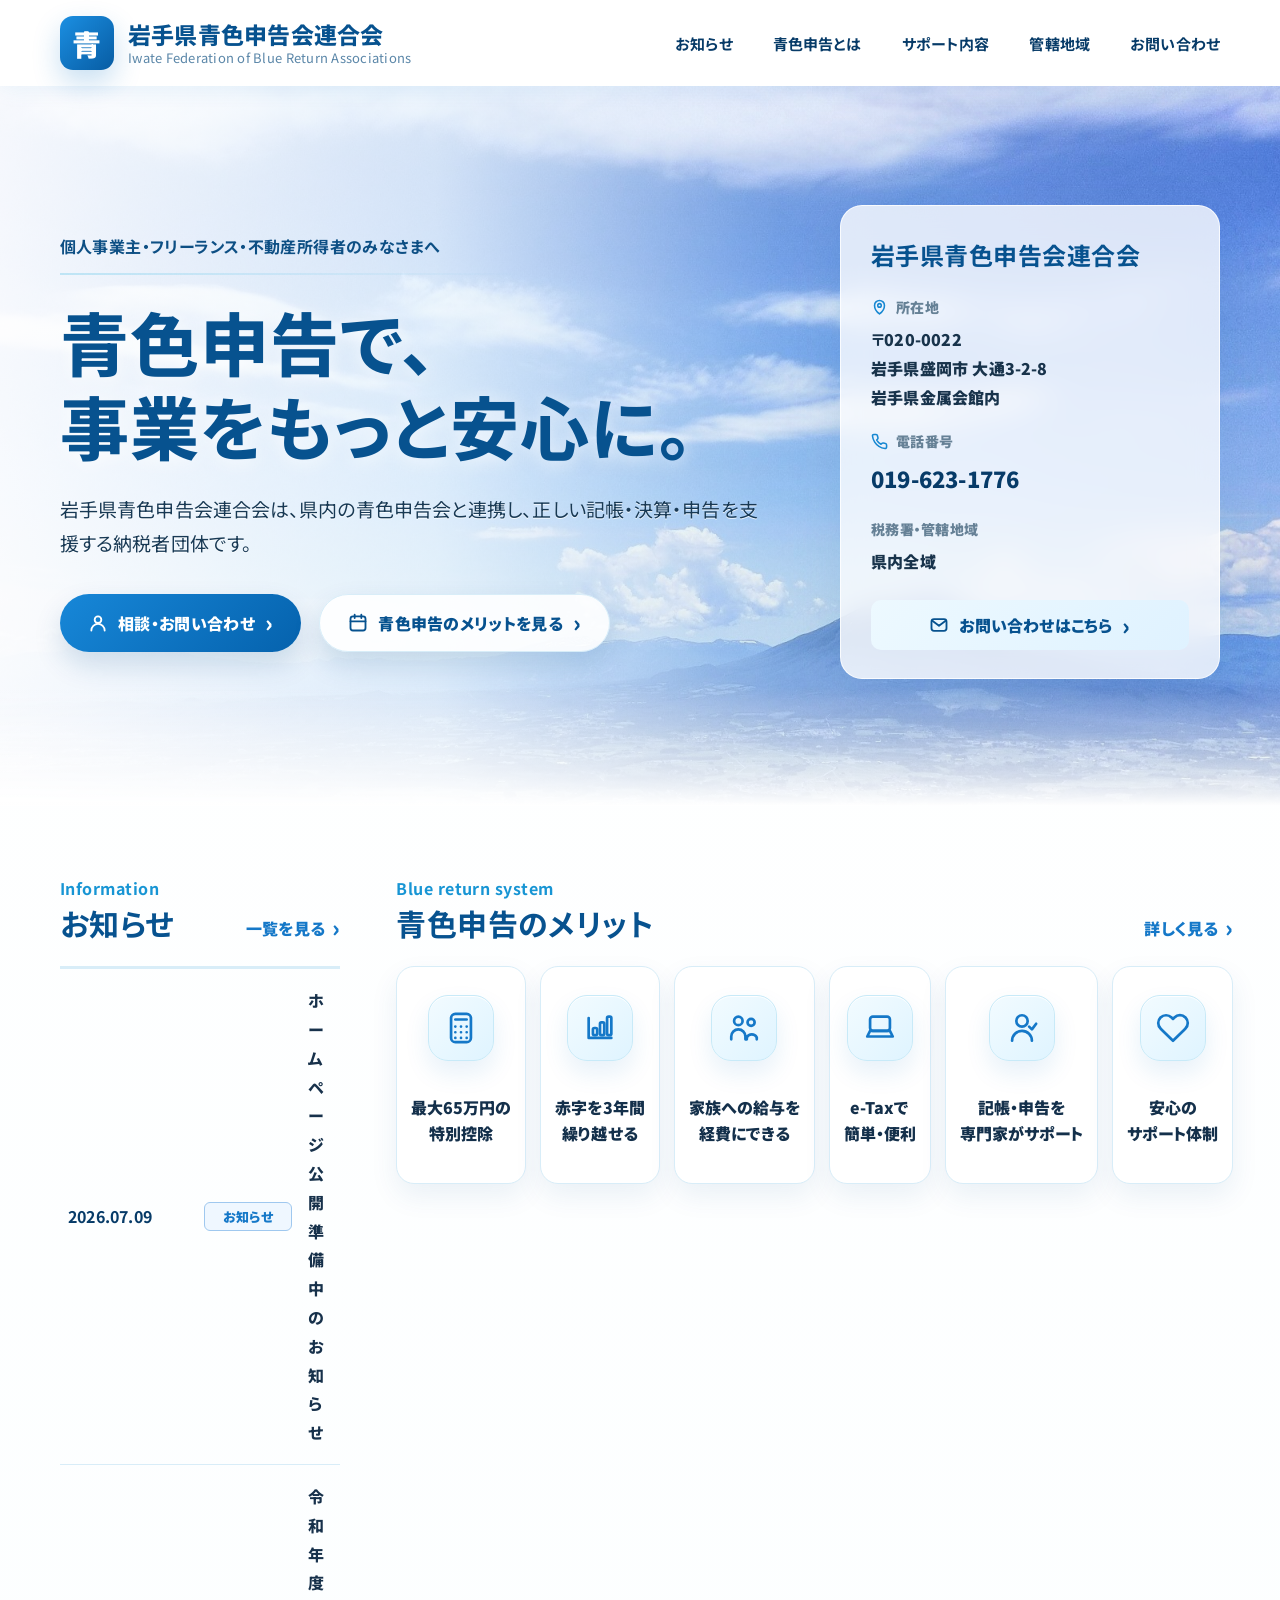
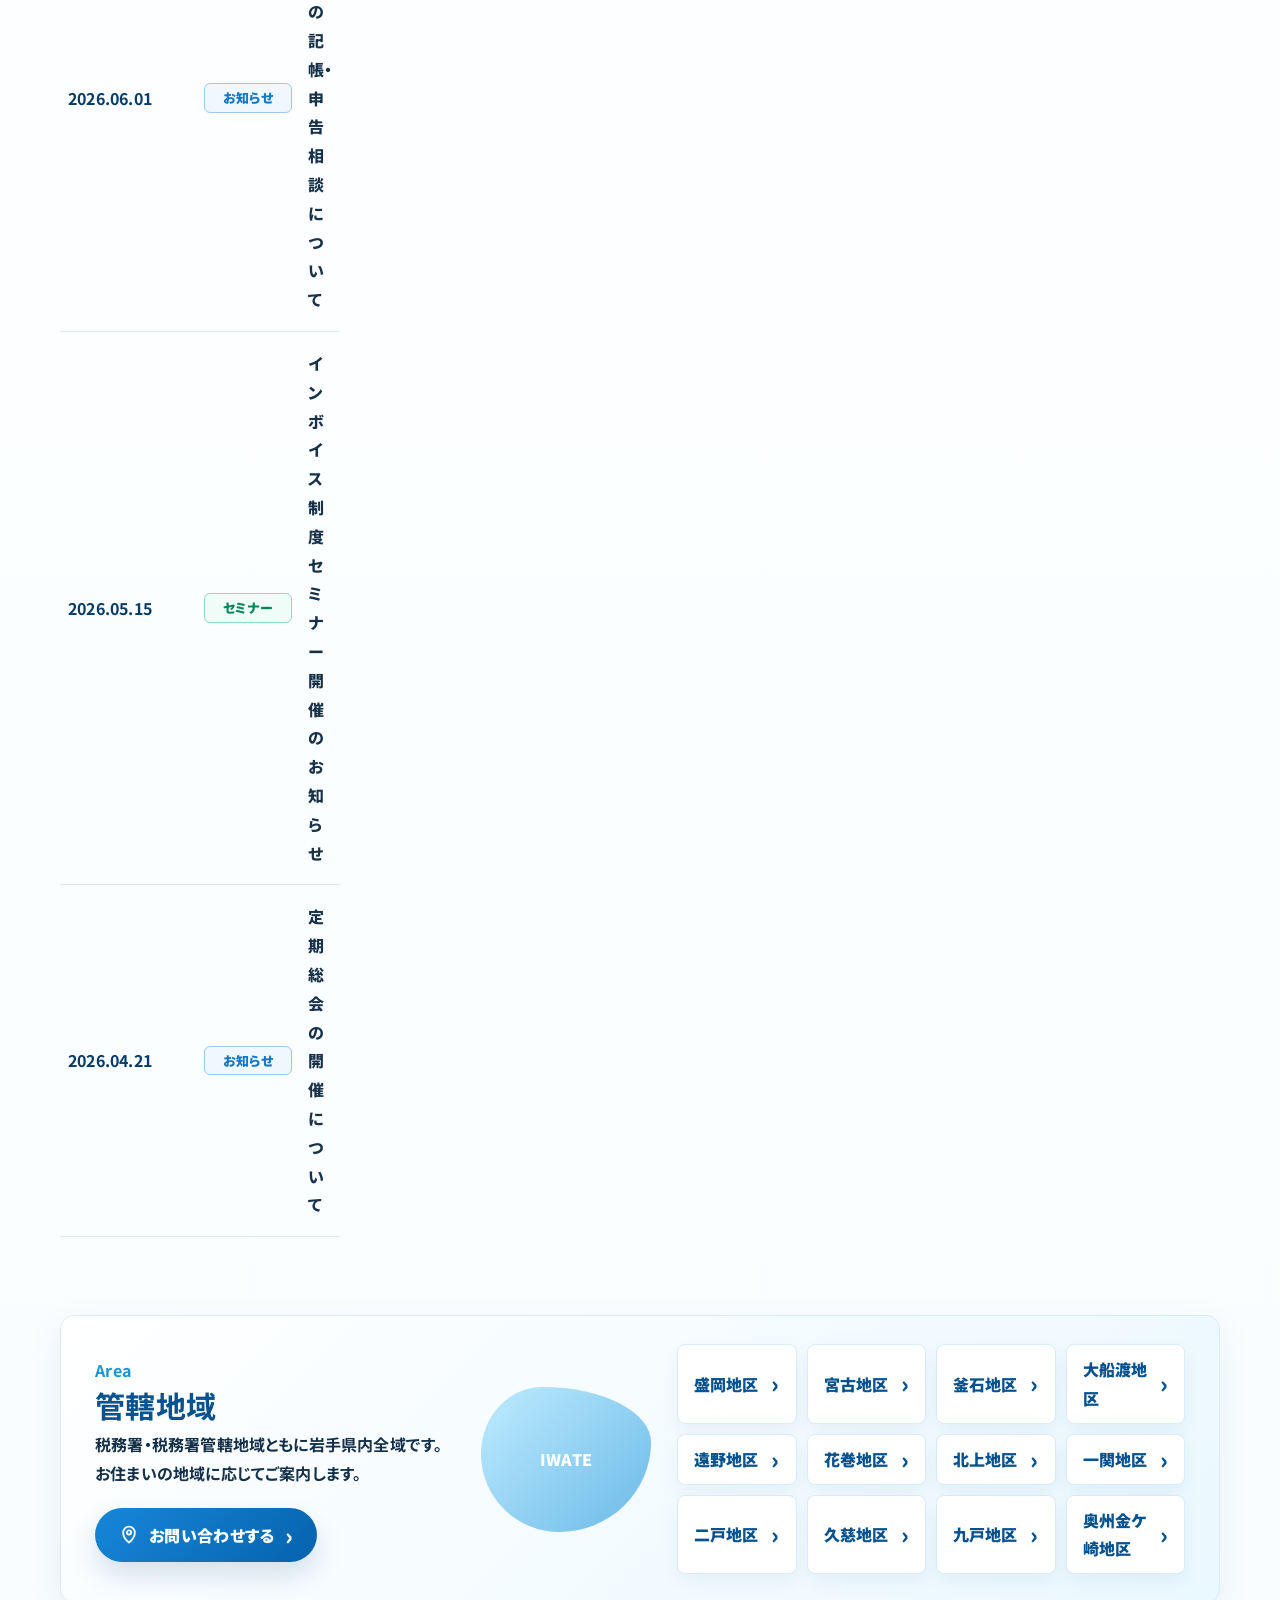
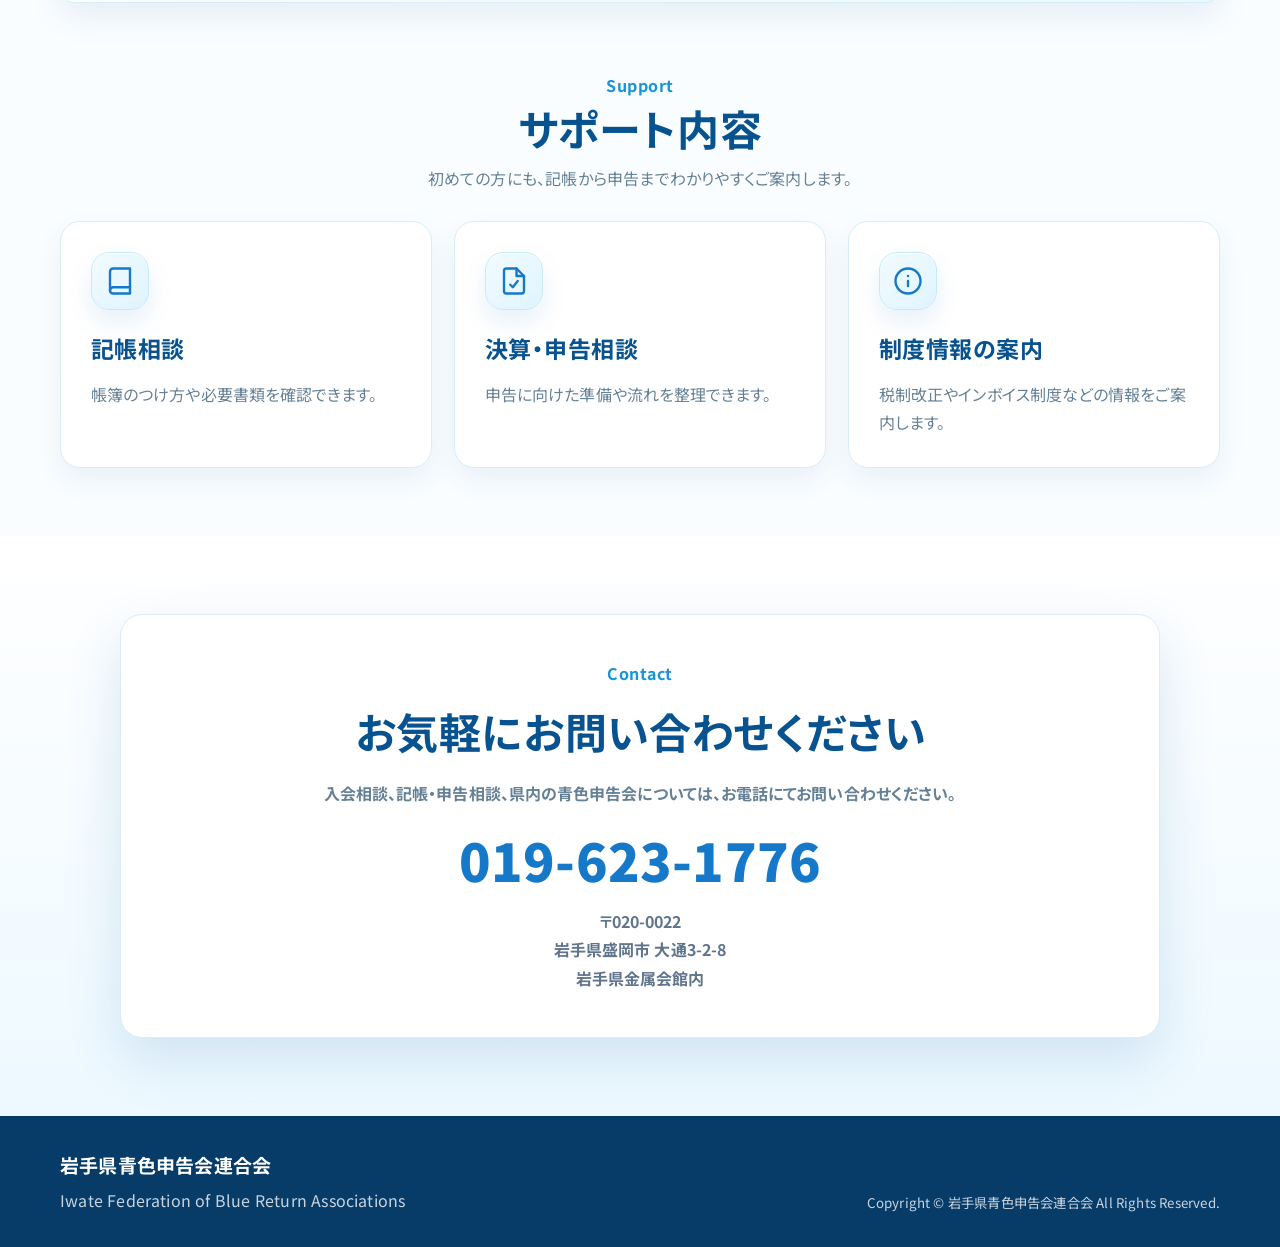
==== index.html @ 5f494822 "s" ====
<!doctype html>
<html lang="ja">
<head>
  <meta charset="utf-8">
  <meta name="viewport" content="width=device-width, initial-scale=1">
  <title>岩手県青色申告会連合会｜記帳・決算・申告を地域でサポート</title>
  <meta name="description" content="岩手県青色申告会連合会は、岩手県内の個人事業主・フリーランス・不動産所得者の皆さまの記帳、決算、青色申告をサポートします。">
  <link rel="preconnect" href="https://fonts.googleapis.com">
  <link rel="preconnect" href="https://fonts.gstatic.com" crossorigin>
  <link href="https://fonts.googleapis.com/css2?family=Noto+Sans+JP:wght@300;400;500;700;800&display=swap" rel="stylesheet">
  <link rel="stylesheet" href="style.css">
</head>
<body>
  <svg class="svg-sprite" aria-hidden="true" focusable="false">
    <symbol id="icon-user" viewBox="0 0 24 24"><path d="M20 21a8 8 0 0 0-16 0"/><circle cx="12" cy="8" r="4"/></symbol>
    <symbol id="icon-calendar" viewBox="0 0 24 24"><rect x="3" y="4" width="18" height="17" rx="3"/><path d="M8 2v4M16 2v4M3 10h18"/></symbol>
    <symbol id="icon-mail" viewBox="0 0 24 24"><rect x="3" y="5" width="18" height="14" rx="3"/><path d="m4 7 8 6 8-6"/></symbol>
    <symbol id="icon-map-pin" viewBox="0 0 24 24"><path d="M12 21s7-5.2 7-12a7 7 0 1 0-14 0c0 6.8 7 12 7 12Z"/><circle cx="12" cy="9" r="2.5"/></symbol>
    <symbol id="icon-phone" viewBox="0 0 24 24"><path d="M22 16.9v3a2 2 0 0 1-2.2 2 19.8 19.8 0 0 1-8.6-3.1 19.5 19.5 0 0 1-6-6A19.8 19.8 0 0 1 2.1 4.2 2 2 0 0 1 4.1 2h3a2 2 0 0 1 2 1.7c.1 1 .4 1.9.7 2.8a2 2 0 0 1-.5 2.1L8.1 9.9a16 16 0 0 0 6 6l1.3-1.2a2 2 0 0 1 2.1-.5c.9.3 1.8.6 2.8.7a2 2 0 0 1 1.7 2Z"/></symbol>
    <symbol id="icon-calculator" viewBox="0 0 24 24"><rect x="5" y="2" width="14" height="20" rx="3"/><path d="M8 6h8M8 11h.01M12 11h.01M16 11h.01M8 15h.01M12 15h.01M16 15h.01M8 19h.01M12 19h.01M16 19h.01"/></symbol>
    <symbol id="icon-chart" viewBox="0 0 24 24"><path d="M4 19V5M4 19h16"/><rect x="7" y="12" width="3" height="5" rx="1"/><rect x="12" y="8" width="3" height="9" rx="1"/><rect x="17" y="4" width="3" height="13" rx="1"/></symbol>
    <symbol id="icon-family" viewBox="0 0 24 24"><circle cx="8" cy="7" r="3"/><circle cx="17" cy="8" r="2.5"/><path d="M3 20v-2a5 5 0 0 1 10 0v2M14 20v-1.4a4 4 0 0 1 7 0V20"/></symbol>
    <symbol id="icon-laptop" viewBox="0 0 24 24"><rect x="5" y="4" width="14" height="10" rx="2"/><path d="M3 18h18l-2-4H5l-2 4Z"/></symbol>
    <symbol id="icon-advisor" viewBox="0 0 24 24"><circle cx="12" cy="7" r="4"/><path d="M5 21a7 7 0 0 1 14 0"/><path d="M17 11l2 2 3-4"/></symbol>
    <symbol id="icon-heart" viewBox="0 0 24 24"><path d="M20.8 4.6a5.5 5.5 0 0 0-7.8 0L12 5.6l-1-1a5.5 5.5 0 0 0-7.8 7.8l1 1L12 21l7.8-7.6 1-1a5.5 5.5 0 0 0 0-7.8Z"/></symbol>
    <symbol id="icon-book" viewBox="0 0 24 24"><path d="M4 19.5A2.5 2.5 0 0 1 6.5 17H20"/><path d="M4 4.5A2.5 2.5 0 0 1 6.5 2H20v20H6.5A2.5 2.5 0 0 1 4 19.5v-15Z"/></symbol>
    <symbol id="icon-file-check" viewBox="0 0 24 24"><path d="M14 2H6a2 2 0 0 0-2 2v16a2 2 0 0 0 2 2h12a2 2 0 0 0 2-2V8Z"/><path d="M14 2v6h6M9 15l2 2 4-5"/></symbol>
    <symbol id="icon-info" viewBox="0 0 24 24"><circle cx="12" cy="12" r="10"/><path d="M12 16v-4M12 8h.01"/></symbol>
  </svg>
  <header class="site-header">
    <div class="wrap header-inner">
      <a class="brand" href="#top" aria-label="岩手県青色申告会連合会トップ">
        <span class="brand-mark">青</span>
        <span class="brand-text">
          <strong>岩手県青色申告会連合会</strong>
          <small>Iwate Federation of Blue Return Associations</small>
        </span>
      </a>
      <nav class="nav" aria-label="主要メニュー">
        <a href="#news">お知らせ</a>
        <a href="#blue">青色申告とは</a>
        <a href="#support">サポート内容</a>
        <a href="#area">管轄地域</a>
        <a href="#contact">お問い合わせ</a>
      </nav>
    </div>
  </header>

  <main id="top">
    <section class="hero">
      <div class="hero-overlay" aria-hidden="true"></div>
      <div class="wrap hero-inner">
        <div class="hero-copy">
          <p class="eyebrow">個人事業主・フリーランス・不動産所得者のみなさまへ</p>
          <h1>青色申告で、<br>事業をもっと安心に。</h1>
          <p class="lead">岩手県青色申告会連合会は、県内の青色申告会と連携し、正しい記帳・決算・申告を支援する納税者団体です。</p>
          <div class="hero-buttons">
            <a class="btn primary" href="#contact"><svg class="btn-icon"><use href="#icon-user"/></svg><span>相談・お問い合わせ</span></a>
            <a class="btn secondary" href="#blue"><svg class="btn-icon"><use href="#icon-calendar"/></svg><span>青色申告のメリットを見る</span></a>
          </div>
        </div>
        <aside class="contact-card" aria-label="連絡先情報">
          <h2>岩手県青色申告会連合会</h2>
          <dl>
            <dt><svg class="text-icon"><use href="#icon-map-pin"/></svg>所在地</dt>
            <dd>〒020-0022<br>岩手県盛岡市 大通3-2-8<br>岩手県金属会館内</dd>
            <dt><svg class="text-icon"><use href="#icon-phone"/></svg>電話番号</dt>
            <dd><a href="tel:0196231776">019-623-1776</a></dd>
            <dt>税務署・管轄地域</dt>
            <dd>県内全域</dd>
          </dl>
          <a class="card-link" href="#contact"><svg class="btn-icon"><use href="#icon-mail"/></svg>お問い合わせはこちら</a>
        </aside>
      </div>
    </section>

    <section id="news" class="section top-block wrap">
      <div class="news-area">
        <div class="section-head compact">
          <div>
            <span>Information</span>
            <h2>お知らせ</h2>
          </div>
          <a class="more" href="#">一覧を見る</a>
        </div>
        <div class="news-list">
          <article><time datetime="2026-07-09">2026.07.09</time><em>お知らせ</em><a href="#">ホームページ公開準備中のお知らせ</a></article>
          <article><time datetime="2026-06-01">2026.06.01</time><em>お知らせ</em><a href="#">令和年度の記帳・申告相談について</a></article>
          <article><time datetime="2026-05-15">2026.05.15</time><em class="green">セミナー</em><a href="#">インボイス制度セミナー開催のお知らせ</a></article>
          <article><time datetime="2026-04-21">2026.04.21</time><em>お知らせ</em><a href="#">定期総会の開催について</a></article>
        </div>
      </div>

      <div id="blue" class="benefits-area">
        <div class="section-head compact">
          <div>
            <span>Blue return system</span>
            <h2>青色申告のメリット</h2>
          </div>
          <a class="more" href="#">詳しく見る</a>
        </div>
        <div class="benefit-grid">
          <article><span class="icon-box"><svg><use href="#icon-calculator"/></svg></span><p><span>最大65万円の</span><span>特別控除</span></p></article>
          <article><span class="icon-box"><svg><use href="#icon-chart"/></svg></span><p><span>赤字を3年間</span><span>繰り越せる</span></p></article>
          <article><span class="icon-box"><svg><use href="#icon-family"/></svg></span><p><span>家族への給与を</span><span>経費にできる</span></p></article>
          <article><span class="icon-box"><svg><use href="#icon-laptop"/></svg></span><p><span>e-Taxで</span><span>簡単・便利</span></p></article>
          <article><span class="icon-box"><svg><use href="#icon-advisor"/></svg></span><p><span>記帳・申告を</span><span>専門家がサポート</span></p></article>
          <article><span class="icon-box"><svg><use href="#icon-heart"/></svg></span><p><span>安心の</span><span>サポート体制</span></p></article>
        </div>
      </div>
    </section>

    <section id="area" class="area-panel wrap">
      <div class="area-copy">
        <span>Area</span>
        <h2>管轄地域</h2>
        <p>税務署・税務署管轄地域ともに岩手県内全域です。お住まいの地域に応じてご案内します。</p>
        <a class="btn primary small" href="#contact"><svg class="btn-icon"><use href="#icon-map-pin"/></svg>お問い合わせする</a>
      </div>
      <div class="map-shape" aria-hidden="true">IWATE</div>
      <div class="area-buttons">
        <a href="#contact">盛岡地区</a><a href="#contact">宮古地区</a><a href="#contact">釜石地区</a><a href="#contact">大船渡地区</a>
        <a href="#contact">遠野地区</a><a href="#contact">花巻地区</a><a href="#contact">北上地区</a><a href="#contact">一関地区</a>
        <a href="#contact">二戸地区</a><a href="#contact">久慈地区</a><a href="#contact">九戸地区</a><a href="#contact">奥州金ケ崎地区</a>
      </div>
    </section>

    <section id="support" class="section support wrap">
      <div class="section-head center">
        <span>Support</span>
        <h2>サポート内容</h2>
        <p>初めての方にも、記帳から申告までわかりやすくご案内します。</p>
      </div>
      <div class="support-grid">
        <article><span class="support-icon"><svg><use href="#icon-book"/></svg></span><h3>記帳相談</h3><p>帳簿のつけ方や必要書類を確認できます。</p></article>
        <article><span class="support-icon"><svg><use href="#icon-file-check"/></svg></span><h3>決算・申告相談</h3><p>申告に向けた準備や流れを整理できます。</p></article>
        <article><span class="support-icon"><svg><use href="#icon-info"/></svg></span><h3>制度情報の案内</h3><p>税制改正やインボイス制度などの情報をご案内します。</p></article>
      </div>
    </section>

    <section id="contact" class="contact">
      <div class="wrap contact-inner">
        <span>Contact</span>
        <h2>お気軽にお問い合わせください</h2>
        <p>入会相談、記帳・申告相談、県内の青色申告会については、お電話にてお問い合わせください。</p>
        <a class="phone" href="tel:0196231776">019-623-1776</a>
        <address>〒020-0022<br>岩手県盛岡市 大通3-2-8<br>岩手県金属会館内</address>
      </div>
    </section>
  </main>

  <footer class="footer">
    <div class="wrap footer-inner">
      <div><strong>岩手県青色申告会連合会</strong><p>Iwate Federation of Blue Return Associations</p></div>
      <small>Copyright © 岩手県青色申告会連合会 All Rights Reserved.</small>
    </div>
  </footer>
</body>
</html>
---- style.css ----
:root{
  --blue:#1578c8;
  --deep:#07528f;
  --navy:#073b68;
  --sky:#edf9ff;
  --aqua:#62c6e8;
  --orange:#f7a928;
  --green:#2fbf8f;
  --text:#14304a;
  --muted:#668196;
  --line:#d8edf8;
  --white:#fff;
  --shadow:0 22px 55px rgba(13,93,154,.14);
}
*{box-sizing:border-box}
html{scroll-behavior:smooth}
body{margin:0;color:var(--text);font-family:"Noto Sans JP","Hiragino Sans","Yu Gothic",Meiryo,sans-serif;line-height:1.8;letter-spacing:.012em;font-feature-settings:"palt" 1;background:linear-gradient(180deg,#ffffff 0%,#f8fdff 100%)}
a{text-decoration:none;color:inherit}
.wrap{width:min(1540px,calc(100% - 120px));margin:auto}
.site-header{position:sticky;top:0;z-index:50;background:rgba(255,255,255,.96);backdrop-filter:blur(14px);box-shadow:0 2px 22px rgba(21,120,200,.09)}
.header-inner{height:86px;display:flex;align-items:center;gap:36px}
.brand{display:flex;align-items:center;gap:14px;margin-right:auto}
.brand-mark{width:54px;height:54px;border-radius:13px;display:grid;place-items:center;background:linear-gradient(135deg,#1b8fe2,#075ca3);color:#fff;font-size:29px;font-weight:900;box-shadow:0 12px 28px rgba(21,120,200,.24)}
.brand strong{display:block;color:var(--deep);font-size:23px;line-height:1.18;letter-spacing:.01em;font-weight:800}
.brand small{display:block;color:#5a86a8;font-size:13px;margin-top:2px;line-height:1.2;letter-spacing:.02em}
.nav{display:flex;align-items:center;gap:40px;color:var(--navy);font-weight:700;font-size:15px;letter-spacing:.01em}
.nav a{position:relative;white-space:nowrap}.nav a:after{content:"";position:absolute;left:0;right:0;bottom:-10px;height:3px;background:var(--orange);transform:scaleX(0);transition:.25s}.nav a:hover:after{transform:scaleX(1)}
.hero{position:relative;min-height:720px;overflow:hidden;background:#eaf7ff url("hero-iwatesan.jpg") center center/cover no-repeat}
.hero:before{content:"";position:absolute;inset:0;background:linear-gradient(180deg,rgba(255,255,255,.04),rgba(5,74,126,.14))}
.hero-overlay{position:absolute;inset:0;background:linear-gradient(90deg,rgba(255,255,255,.94) 0%,rgba(242,251,255,.82) 34%,rgba(225,246,255,.34) 61%,rgba(255,255,255,.05) 100%)}
.hero-inner{position:relative;display:grid;grid-template-columns:minmax(520px,1fr) 380px;gap:76px;align-items:center;min-height:720px;padding:78px 0 86px}
.eyebrow{display:inline-block;margin:0 0 24px;color:#0d4f84;font-weight:700;font-size:16px;letter-spacing:.025em}.eyebrow:after{content:"";display:block;width:460px;max-width:100%;height:2px;background:linear-gradient(90deg,var(--aqua),transparent);margin-top:12px;opacity:.35}
.hero h1{margin:0;color:var(--deep);font-size:clamp(48px,5.4vw,76px);line-height:1.22;letter-spacing:.015em;font-weight:800;text-shadow:0 3px 18px rgba(255,255,255,.72)}
.lead{margin:24px 0 0;max-width:700px;font-size:19px;font-weight:400;color:#183954;text-shadow:0 1px 0 rgba(255,255,255,.8);letter-spacing:.005em}
.hero-buttons{display:flex;flex-wrap:wrap;gap:18px;margin-top:34px}.btn{display:inline-flex;align-items:center;justify-content:center;gap:10px;min-height:58px;border-radius:999px;font-weight:900;letter-spacing:.02em;padding:0 28px;box-shadow:0 13px 28px rgba(0,73,135,.16)}.btn:after,.card-link:after,.more:after,.area-buttons a:after{content:"›";font-size:23px;line-height:1}.primary{background:linear-gradient(135deg,#1787d8,#0562ad);color:#fff}.secondary{background:rgba(255,255,255,.88);color:var(--deep);border:1px solid var(--line)}.small{min-height:54px;padding:0 24px}
.contact-card{background:rgba(255,255,255,.78);backdrop-filter:blur(14px);border:1px solid rgba(255,255,255,.8);border-radius:22px;padding:32px 30px 28px;box-shadow:var(--shadow)}.contact-card h2{margin:0 0 22px;color:var(--deep);font-size:24px;line-height:1.45;letter-spacing:.02em}.contact-card dl{margin:0}.contact-card dt{font-size:14px;color:var(--muted);font-weight:900;margin-top:18px;display:flex;align-items:center;gap:8px;letter-spacing:.02em}.contact-card dd{margin:5px 0 0;font-weight:900;color:#18334b;letter-spacing:.012em}.contact-card a[href^="tel"]{font-size:22px;color:var(--navy)}.card-link{display:flex;align-items:center;justify-content:center;gap:10px;margin-top:24px;background:linear-gradient(135deg,#edf9ff,#dff2ff);color:var(--deep);font-weight:900;border-radius:10px;min-height:50px}
.section{padding:68px 0}.top-block{display:grid;grid-template-columns:.95fr 1.45fr;gap:56px;align-items:start}.section-head{display:flex;align-items:flex-end;justify-content:space-between;gap:20px;margin-bottom:24px}.section-head.center{display:block;text-align:center}.section-head span,.area-copy span,.contact span{display:block;color:#1795d4;font-weight:700;letter-spacing:.03em}.section-head h2,.area-copy h2{margin:2px 0 0;color:var(--deep);font-size:30px;line-height:1.25;letter-spacing:.02em}.section-head.center h2{font-size:42px}.section-head p{margin:10px 0 0;color:var(--muted)}.more{display:inline-flex;align-items:center;gap:7px;color:var(--blue);font-weight:900;white-space:nowrap}
.news-list{border-top:3px solid var(--line)}.news-list article{display:grid;grid-template-columns:120px 88px 1fr;gap:16px;align-items:center;padding:17px 8px;border-bottom:1px solid var(--line)}.news-list time{font-weight:700;color:var(--navy)}.news-list em{font-style:normal;text-align:center;border:1px solid #9fc8ef;background:#eff7ff;color:var(--blue);border-radius:6px;font-size:13px;font-weight:900;padding:2px 8px}.news-list em.green{color:#07865c;border-color:#91d9bf;background:#effcf7}.news-list a{font-weight:800;color:#17314b}
.benefit-grid{display:grid;grid-template-columns:repeat(6,1fr);gap:14px;align-items:stretch}
.benefit-grid article{min-height:216px;background:#fff;border:1px solid var(--line);border-radius:18px;padding:28px 14px 24px;text-align:center;box-shadow:0 12px 28px rgba(0,73,135,.08);display:flex;flex-direction:column;align-items:center;justify-content:flex-start}
.benefit-grid p{min-height:76px;width:100%;margin:0;color:#14304b;font-weight:900;font-size:16px;line-height:1.62;letter-spacing:.002em;display:flex;flex-direction:column;align-items:center;justify-content:center;text-align:center;word-break:keep-all;line-break:strict}
.benefit-grid p span{display:block;white-space:nowrap}
.area-panel{margin-top:10px;background:linear-gradient(135deg,#ffffff,#eaf8ff);border:1px solid var(--line);border-radius:14px;padding:28px 34px;display:grid;grid-template-columns:360px 170px 1fr;gap:26px;align-items:center;box-shadow:0 13px 34px rgba(0,73,135,.09)}.area-copy h2{font-size:30px}.area-copy p{margin:6px 0 20px;font-weight:700}.map-shape{height:145px;display:grid;place-items:center;color:#fff;font-weight:900;letter-spacing:.02em;border-radius:36% 64% 54% 46%/46% 38% 62% 54%;background:linear-gradient(135deg,#b9eaff,#5cb3e6);opacity:.9}.area-buttons{display:grid;grid-template-columns:repeat(4,1fr);gap:10px}.area-buttons a{background:#fff;border:1px solid var(--line);border-radius:8px;color:var(--deep);font-weight:900;padding:10px 16px;display:flex;align-items:center;justify-content:space-between;box-shadow:0 8px 18px rgba(0,73,135,.06)}
.support-grid{display:grid;grid-template-columns:repeat(3,1fr);gap:22px;margin-top:28px}.support-grid article{border:1px solid var(--line);border-radius:20px;padding:30px;background:#fff;box-shadow:0 12px 28px rgba(0,73,135,.07)}.support-grid h3{margin:18px 0 10px;color:var(--deep);font-size:23px;letter-spacing:.02em}.support-grid p{margin:0;color:var(--muted)}
.contact{padding:78px 0;background:linear-gradient(180deg,#ffffff,#edf9ff)}.contact-inner{text-align:center;background:#fff;border:1px solid var(--line);border-radius:22px;padding:44px 24px;box-shadow:var(--shadow)}.contact h2{margin:5px 0 10px;color:var(--deep);font-size:42px}.contact p{margin:0 auto 14px;max-width:760px;color:var(--muted);font-weight:700}.phone{display:inline-block;color:var(--blue);font-size:52px;font-weight:900;line-height:1.1;margin:10px 0 18px}.contact address{font-style:normal;color:#60758b;font-weight:700}.footer{background:var(--navy);color:#fff;padding:32px 0}.footer-inner{display:flex;align-items:flex-end;justify-content:space-between;gap:24px}.footer strong{font-size:19px}.footer p{margin:4px 0 0;opacity:.78}.footer small{opacity:.78}

.svg-sprite{position:absolute;width:0;height:0;overflow:hidden}
.btn-icon{width:20px;height:20px;stroke:currentColor;stroke-width:2.2;fill:none;stroke-linecap:round;stroke-linejoin:round;flex:0 0 auto}
.text-icon{width:17px;height:17px;stroke:currentColor;stroke-width:2.2;fill:none;stroke-linecap:round;stroke-linejoin:round;flex:0 0 auto;color:#1687d1}
.icon-box,.support-icon{display:grid;place-items:center;background:linear-gradient(135deg,#f2fbff,#dff4ff);border:1px solid #c8eaf8;color:var(--blue);box-shadow:inset 0 1px 0 rgba(255,255,255,.9),0 12px 24px rgba(21,120,200,.1)}
.icon-box{width:66px;height:66px;border-radius:20px;margin:0 0 22px;flex:0 0 66px}
.icon-box svg{width:34px;height:34px;stroke:currentColor;stroke-width:1.9;fill:none;stroke-linecap:round;stroke-linejoin:round;display:block}
.support-icon{width:58px;height:58px;border-radius:18px}
.support-icon svg{width:30px;height:30px;stroke:currentColor;stroke-width:1.9;fill:none;stroke-linecap:round;stroke-linejoin:round}
.section-head h2,.area-copy h2,.contact h2{letter-spacing:.015em}
.news-list a,.area-buttons a,.support-grid p,.contact p,.contact address{letter-spacing:.005em}
@media(max-width:1100px){.wrap{width:min(100% - 44px,1540px)}.nav{display:none}.hero-inner,.top-block,.area-panel{grid-template-columns:1fr}.contact-card{max-width:520px}.benefit-grid{grid-template-columns:repeat(3,1fr)}.area-buttons{grid-template-columns:repeat(2,1fr)}.map-shape{display:none}}
@media(max-width:680px){.benefit-grid article{min-height:190px}.benefit-grid p{min-height:auto;font-size:17px}.wrap{width:min(100% - 28px,1540px)}.header-inner{height:auto;padding:14px 0}.brand-mark{width:46px;height:46px;font-size:24px}.brand strong{font-size:17px}.brand small{font-size:10px}.hero{min-height:auto;background-position:center top}.hero-inner{grid-template-columns:1fr;min-height:auto;padding:52px 0}.hero-overlay{background:rgba(255,255,255,.78)}.hero h1{font-size:38px}.lead{font-size:16px}.btn{width:100%}.contact-card{padding:24px}.top-block{gap:34px}.news-list article{grid-template-columns:1fr;gap:5px}.benefit-grid,.support-grid,.area-buttons{grid-template-columns:1fr}.area-panel{padding:22px}.contact h2,.section-head.center h2{font-size:30px}.phone{font-size:36px}.footer-inner{flex-direction:column;align-items:flex-start}}


/* Refresh details */
.hero-copy{animation:fadeUp .7s ease both}
.contact-card{animation:fadeUp .8s ease .08s both}
@keyframes fadeUp{from{opacity:0;transform:translateY(18px)}to{opacity:1;transform:none}}
.btn,.benefit-grid article,.support-grid article,.area-buttons a{transition:transform .25s ease,box-shadow .25s ease,border-color .25s ease}
.btn:hover,.benefit-grid article:hover,.support-grid article:hover,.area-buttons a:hover{transform:translateY(-3px);box-shadow:0 18px 34px rgba(21,120,200,.15);border-color:#b8e2f8}
.hero:after{content:"";position:absolute;left:0;right:0;bottom:0;height:120px;background:linear-gradient(180deg,rgba(255,255,255,0),#fff);pointer-events:none}


/* Ver1.0 stable fix: Contact見出しの1文字改行防止 */
.contact-inner{
  width:min(1040px, calc(100% - 44px));
  margin-left:auto;
  margin-right:auto;
}
.contact h2{
  display:block;
  width:100%;
  max-width:none;
  white-space:nowrap;
  word-break:keep-all;
  overflow-wrap:normal;
  line-break:strict;
  text-align:center;
}
@media(max-width:680px){
  .contact h2{
    white-space:normal;
    font-size:clamp(28px,7.4vw,34px);
    line-height:1.45;
  }
}
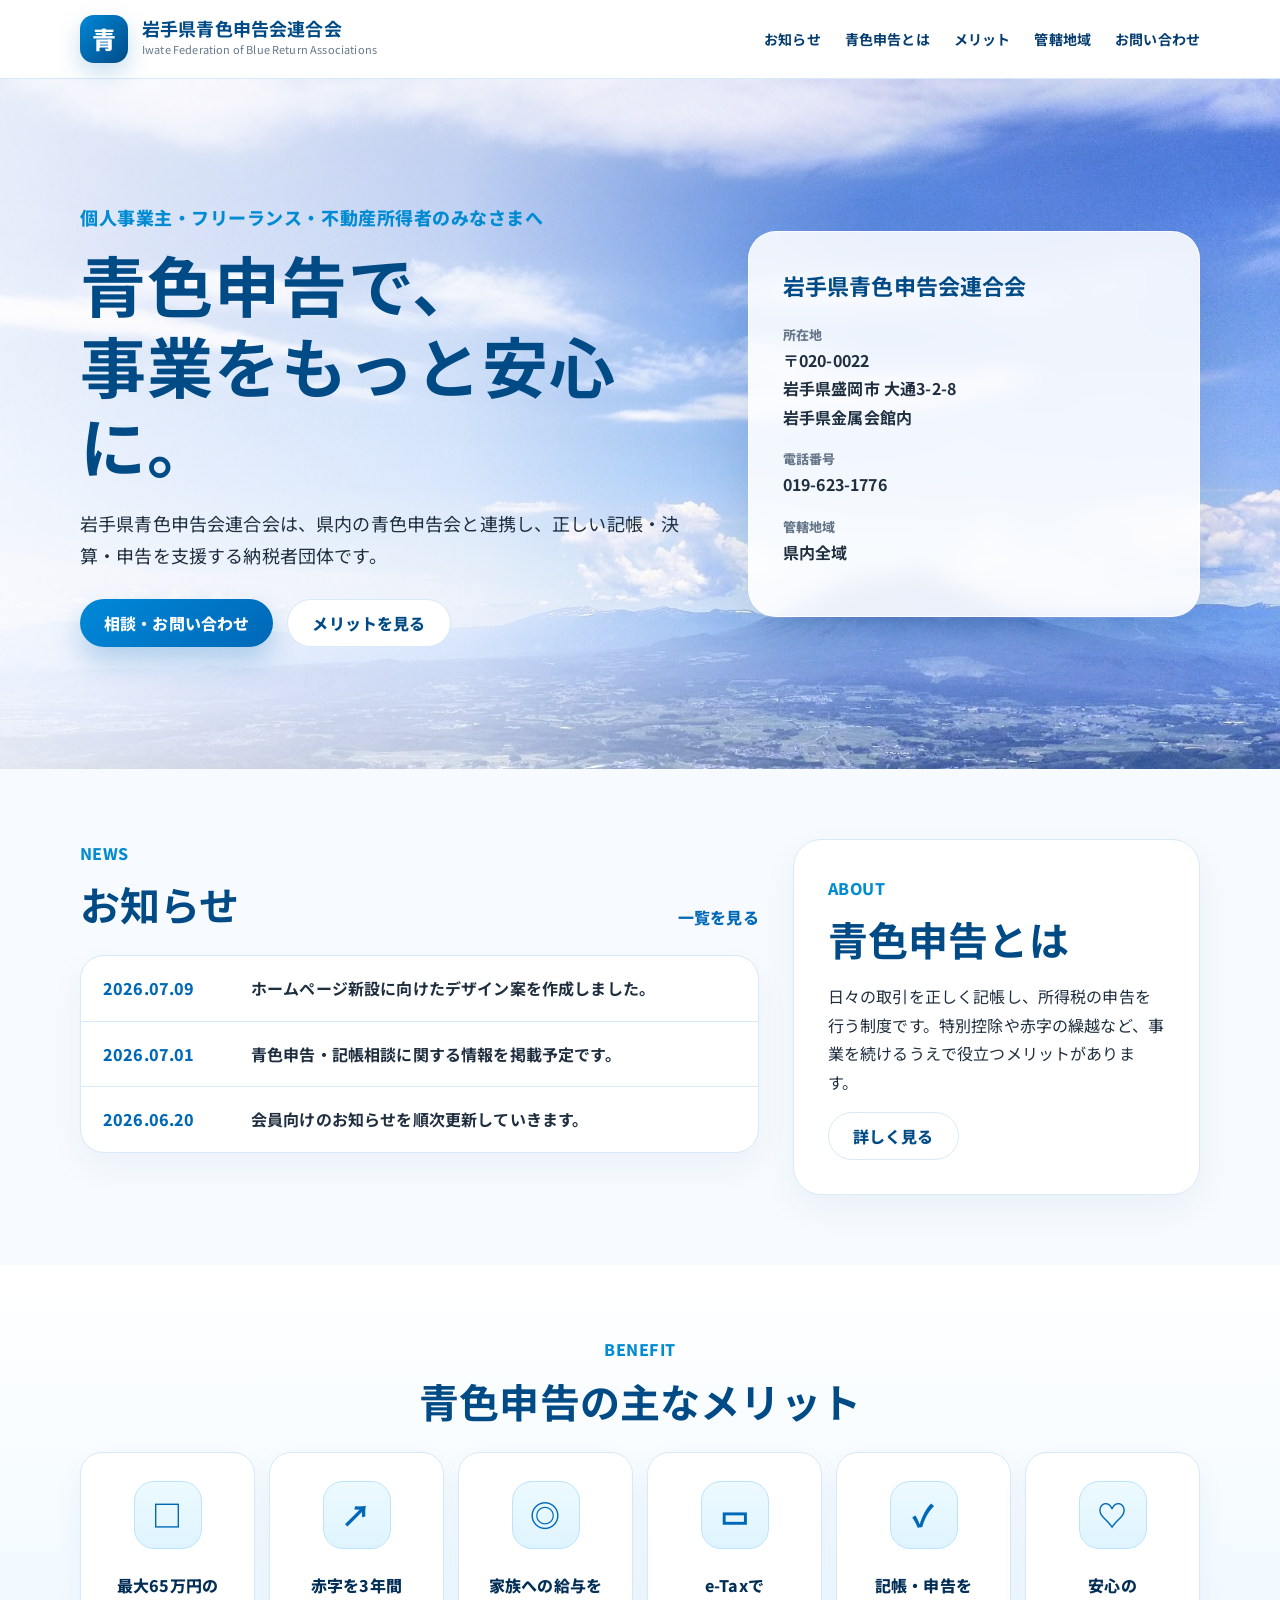
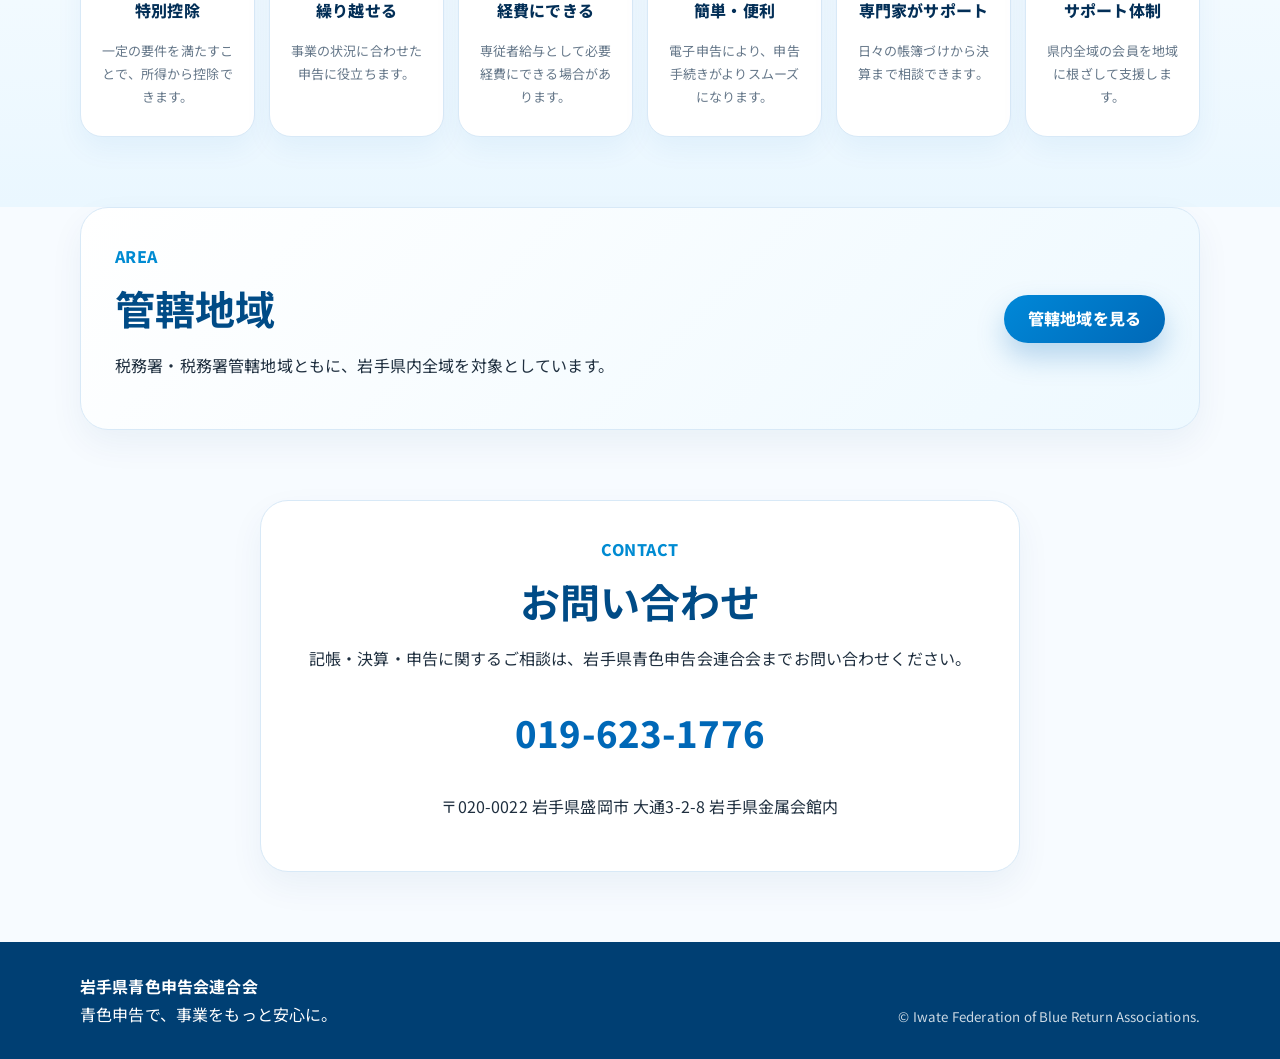
==== commit 53749a34: "s" ====
--- a/index.html
+++ b/index.html
@@ -3,157 +3,99 @@
 <head>
   <meta charset="utf-8">
   <meta name="viewport" content="width=device-width, initial-scale=1">
-  <title>岩手県青色申告会連合会｜記帳・決算・申告を地域でサポート</title>
-  <meta name="description" content="岩手県青色申告会連合会は、岩手県内の個人事業主・フリーランス・不動産所得者の皆さまの記帳、決算、青色申告をサポートします。">
+  <title>岩手県青色申告会連合会｜ホームページ新設案</title>
+  <meta name="description" content="岩手県青色申告会連合会のホームページ新設案。岩手県内の個人事業主・フリーランス・不動産所得者の記帳、決算、青色申告をサポートします。">
   <link rel="preconnect" href="https://fonts.googleapis.com">
   <link rel="preconnect" href="https://fonts.gstatic.com" crossorigin>
-  <link href="https://fonts.googleapis.com/css2?family=Noto+Sans+JP:wght@300;400;500;700;800&display=swap" rel="stylesheet">
-  <link rel="stylesheet" href="style.css">
+  <link href="https://fonts.googleapis.com/css2?family=Noto+Sans+JP:wght@400;500;700;800&display=swap" rel="stylesheet">
+  <link rel="stylesheet" href="assets/css/style.css">
 </head>
 <body>
-  <svg class="svg-sprite" aria-hidden="true" focusable="false">
-    <symbol id="icon-user" viewBox="0 0 24 24"><path d="M20 21a8 8 0 0 0-16 0"/><circle cx="12" cy="8" r="4"/></symbol>
-    <symbol id="icon-calendar" viewBox="0 0 24 24"><rect x="3" y="4" width="18" height="17" rx="3"/><path d="M8 2v4M16 2v4M3 10h18"/></symbol>
-    <symbol id="icon-mail" viewBox="0 0 24 24"><rect x="3" y="5" width="18" height="14" rx="3"/><path d="m4 7 8 6 8-6"/></symbol>
-    <symbol id="icon-map-pin" viewBox="0 0 24 24"><path d="M12 21s7-5.2 7-12a7 7 0 1 0-14 0c0 6.8 7 12 7 12Z"/><circle cx="12" cy="9" r="2.5"/></symbol>
-    <symbol id="icon-phone" viewBox="0 0 24 24"><path d="M22 16.9v3a2 2 0 0 1-2.2 2 19.8 19.8 0 0 1-8.6-3.1 19.5 19.5 0 0 1-6-6A19.8 19.8 0 0 1 2.1 4.2 2 2 0 0 1 4.1 2h3a2 2 0 0 1 2 1.7c.1 1 .4 1.9.7 2.8a2 2 0 0 1-.5 2.1L8.1 9.9a16 16 0 0 0 6 6l1.3-1.2a2 2 0 0 1 2.1-.5c.9.3 1.8.6 2.8.7a2 2 0 0 1 1.7 2Z"/></symbol>
-    <symbol id="icon-calculator" viewBox="0 0 24 24"><rect x="5" y="2" width="14" height="20" rx="3"/><path d="M8 6h8M8 11h.01M12 11h.01M16 11h.01M8 15h.01M12 15h.01M16 15h.01M8 19h.01M12 19h.01M16 19h.01"/></symbol>
-    <symbol id="icon-chart" viewBox="0 0 24 24"><path d="M4 19V5M4 19h16"/><rect x="7" y="12" width="3" height="5" rx="1"/><rect x="12" y="8" width="3" height="9" rx="1"/><rect x="17" y="4" width="3" height="13" rx="1"/></symbol>
-    <symbol id="icon-family" viewBox="0 0 24 24"><circle cx="8" cy="7" r="3"/><circle cx="17" cy="8" r="2.5"/><path d="M3 20v-2a5 5 0 0 1 10 0v2M14 20v-1.4a4 4 0 0 1 7 0V20"/></symbol>
-    <symbol id="icon-laptop" viewBox="0 0 24 24"><rect x="5" y="4" width="14" height="10" rx="2"/><path d="M3 18h18l-2-4H5l-2 4Z"/></symbol>
-    <symbol id="icon-advisor" viewBox="0 0 24 24"><circle cx="12" cy="7" r="4"/><path d="M5 21a7 7 0 0 1 14 0"/><path d="M17 11l2 2 3-4"/></symbol>
-    <symbol id="icon-heart" viewBox="0 0 24 24"><path d="M20.8 4.6a5.5 5.5 0 0 0-7.8 0L12 5.6l-1-1a5.5 5.5 0 0 0-7.8 7.8l1 1L12 21l7.8-7.6 1-1a5.5 5.5 0 0 0 0-7.8Z"/></symbol>
-    <symbol id="icon-book" viewBox="0 0 24 24"><path d="M4 19.5A2.5 2.5 0 0 1 6.5 17H20"/><path d="M4 4.5A2.5 2.5 0 0 1 6.5 2H20v20H6.5A2.5 2.5 0 0 1 4 19.5v-15Z"/></symbol>
-    <symbol id="icon-file-check" viewBox="0 0 24 24"><path d="M14 2H6a2 2 0 0 0-2 2v16a2 2 0 0 0 2 2h12a2 2 0 0 0 2-2V8Z"/><path d="M14 2v6h6M9 15l2 2 4-5"/></symbol>
-    <symbol id="icon-info" viewBox="0 0 24 24"><circle cx="12" cy="12" r="10"/><path d="M12 16v-4M12 8h.01"/></symbol>
-  </svg>
   <header class="site-header">
-    <div class="wrap header-inner">
-      <a class="brand" href="#top" aria-label="岩手県青色申告会連合会トップ">
+    <div class="container header-inner">
+      <a class="brand" href="./">
         <span class="brand-mark">青</span>
-        <span class="brand-text">
-          <strong>岩手県青色申告会連合会</strong>
-          <small>Iwate Federation of Blue Return Associations</small>
-        </span>
+        <span><strong>岩手県青色申告会連合会</strong><small>Iwate Federation of Blue Return Associations</small></span>
       </a>
-      <nav class="nav" aria-label="主要メニュー">
-        <a href="#news">お知らせ</a>
-        <a href="#blue">青色申告とは</a>
-        <a href="#support">サポート内容</a>
-        <a href="#area">管轄地域</a>
-        <a href="#contact">お問い合わせ</a>
+      <nav class="nav">
+        <a href="news/">お知らせ</a>
+        <a href="about/">青色申告とは</a>
+        <a href="#benefit">メリット</a>
+        <a href="area/">管轄地域</a>
+        <a href="contact/">お問い合わせ</a>
       </nav>
     </div>
   </header>
 
-  <main id="top">
+  <main>
     <section class="hero">
-      <div class="hero-overlay" aria-hidden="true"></div>
-      <div class="wrap hero-inner">
+      <div class="hero-overlay"></div>
+      <div class="container hero-inner">
         <div class="hero-copy">
           <p class="eyebrow">個人事業主・フリーランス・不動産所得者のみなさまへ</p>
           <h1>青色申告で、<br>事業をもっと安心に。</h1>
-          <p class="lead">岩手県青色申告会連合会は、県内の青色申告会と連携し、正しい記帳・決算・申告を支援する納税者団体です。</p>
-          <div class="hero-buttons">
-            <a class="btn primary" href="#contact"><svg class="btn-icon"><use href="#icon-user"/></svg><span>相談・お問い合わせ</span></a>
-            <a class="btn secondary" href="#blue"><svg class="btn-icon"><use href="#icon-calendar"/></svg><span>青色申告のメリットを見る</span></a>
+          <p>岩手県青色申告会連合会は、県内の青色申告会と連携し、正しい記帳・決算・申告を支援する納税者団体です。</p>
+          <div class="hero-actions">
+            <a class="btn btn-primary" href="contact/">相談・お問い合わせ</a>
+            <a class="btn btn-white" href="#benefit">メリットを見る</a>
           </div>
         </div>
-        <aside class="contact-card" aria-label="連絡先情報">
+        <aside class="glass-card">
           <h2>岩手県青色申告会連合会</h2>
           <dl>
-            <dt><svg class="text-icon"><use href="#icon-map-pin"/></svg>所在地</dt>
-            <dd>〒020-0022<br>岩手県盛岡市 大通3-2-8<br>岩手県金属会館内</dd>
-            <dt><svg class="text-icon"><use href="#icon-phone"/></svg>電話番号</dt>
-            <dd><a href="tel:0196231776">019-623-1776</a></dd>
-            <dt>税務署・管轄地域</dt>
-            <dd>県内全域</dd>
+            <dt>所在地</dt><dd>〒020-0022<br>岩手県盛岡市 大通3-2-8<br>岩手県金属会館内</dd>
+            <dt>電話番号</dt><dd><a href="tel:0196231776">019-623-1776</a></dd>
+            <dt>管轄地域</dt><dd>県内全域</dd>
           </dl>
-          <a class="card-link" href="#contact"><svg class="btn-icon"><use href="#icon-mail"/></svg>お問い合わせはこちら</a>
         </aside>
       </div>
     </section>
 
-    <section id="news" class="section top-block wrap">
-      <div class="news-area">
-        <div class="section-head compact">
-          <div>
-            <span>Information</span>
-            <h2>お知らせ</h2>
-          </div>
-          <a class="more" href="#">一覧を見る</a>
-        </div>
+    <section class="section container split">
+      <div>
+        <div class="section-head row"><div><p class="label">NEWS</p><h2>お知らせ</h2></div><a class="text-link" href="news/">一覧を見る</a></div>
         <div class="news-list">
-          <article><time datetime="2026-07-09">2026.07.09</time><em>お知らせ</em><a href="#">ホームページ公開準備中のお知らせ</a></article>
-          <article><time datetime="2026-06-01">2026.06.01</time><em>お知らせ</em><a href="#">令和年度の記帳・申告相談について</a></article>
-          <article><time datetime="2026-05-15">2026.05.15</time><em class="green">セミナー</em><a href="#">インボイス制度セミナー開催のお知らせ</a></article>
-          <article><time datetime="2026-04-21">2026.04.21</time><em>お知らせ</em><a href="#">定期総会の開催について</a></article>
+          <article><time>2026.07.09</time><span>ホームページ新設に向けたデザイン案を作成しました。</span></article>
+          <article><time>2026.07.01</time><span>青色申告・記帳相談に関する情報を掲載予定です。</span></article>
+          <article><time>2026.06.20</time><span>会員向けのお知らせを順次更新していきます。</span></article>
         </div>
       </div>
+      <div class="about-card">
+        <p class="label">ABOUT</p><h2>青色申告とは</h2>
+        <p>日々の取引を正しく記帳し、所得税の申告を行う制度です。特別控除や赤字の繰越など、事業を続けるうえで役立つメリットがあります。</p>
+        <a class="btn btn-outline" href="about/">詳しく見る</a>
+      </div>
+    </section>
 
-      <div id="blue" class="benefits-area">
-        <div class="section-head compact">
-          <div>
-            <span>Blue return system</span>
-            <h2>青色申告のメリット</h2>
-          </div>
-          <a class="more" href="#">詳しく見る</a>
-        </div>
+    <section id="benefit" class="section benefit-section">
+      <div class="container">
+        <div class="section-head center"><p class="label">BENEFIT</p><h2>青色申告の主なメリット</h2></div>
         <div class="benefit-grid">
-          <article><span class="icon-box"><svg><use href="#icon-calculator"/></svg></span><p><span>最大65万円の</span><span>特別控除</span></p></article>
-          <article><span class="icon-box"><svg><use href="#icon-chart"/></svg></span><p><span>赤字を3年間</span><span>繰り越せる</span></p></article>
-          <article><span class="icon-box"><svg><use href="#icon-family"/></svg></span><p><span>家族への給与を</span><span>経費にできる</span></p></article>
-          <article><span class="icon-box"><svg><use href="#icon-laptop"/></svg></span><p><span>e-Taxで</span><span>簡単・便利</span></p></article>
-          <article><span class="icon-box"><svg><use href="#icon-advisor"/></svg></span><p><span>記帳・申告を</span><span>専門家がサポート</span></p></article>
-          <article><span class="icon-box"><svg><use href="#icon-heart"/></svg></span><p><span>安心の</span><span>サポート体制</span></p></article>
+          <article class="benefit-card"><div class="icon">□</div><h3>最大65万円の<br>特別控除</h3><p>一定の要件を満たすことで、所得から控除できます。</p></article>
+          <article class="benefit-card"><div class="icon">↗</div><h3>赤字を3年間<br>繰り越せる</h3><p>事業の状況に合わせた申告に役立ちます。</p></article>
+          <article class="benefit-card"><div class="icon">◎</div><h3>家族への給与を<br>経費にできる</h3><p>専従者給与として必要経費にできる場合があります。</p></article>
+          <article class="benefit-card"><div class="icon">▭</div><h3>e-Taxで<br>簡単・便利</h3><p>電子申告により、申告手続きがよりスムーズになります。</p></article>
+          <article class="benefit-card"><div class="icon">✓</div><h3>記帳・申告を<br>専門家がサポート</h3><p>日々の帳簿づけから決算まで相談できます。</p></article>
+          <article class="benefit-card"><div class="icon">♡</div><h3>安心の<br>サポート体制</h3><p>県内全域の会員を地域に根ざして支援します。</p></article>
         </div>
       </div>
     </section>
 
-    <section id="area" class="area-panel wrap">
-      <div class="area-copy">
-        <span>Area</span>
-        <h2>管轄地域</h2>
-        <p>税務署・税務署管轄地域ともに岩手県内全域です。お住まいの地域に応じてご案内します。</p>
-        <a class="btn primary small" href="#contact"><svg class="btn-icon"><use href="#icon-map-pin"/></svg>お問い合わせする</a>
-      </div>
-      <div class="map-shape" aria-hidden="true">IWATE</div>
-      <div class="area-buttons">
-        <a href="#contact">盛岡地区</a><a href="#contact">宮古地区</a><a href="#contact">釜石地区</a><a href="#contact">大船渡地区</a>
-        <a href="#contact">遠野地区</a><a href="#contact">花巻地区</a><a href="#contact">北上地区</a><a href="#contact">一関地区</a>
-        <a href="#contact">二戸地区</a><a href="#contact">久慈地区</a><a href="#contact">九戸地区</a><a href="#contact">奥州金ケ崎地区</a>
-      </div>
+    <section class="section container area-panel">
+      <div><p class="label">AREA</p><h2>管轄地域</h2><p>税務署・税務署管轄地域ともに、岩手県内全域を対象としています。</p></div>
+      <a class="btn btn-primary" href="area/">管轄地域を見る</a>
     </section>
 
-    <section id="support" class="section support wrap">
-      <div class="section-head center">
-        <span>Support</span>
-        <h2>サポート内容</h2>
-        <p>初めての方にも、記帳から申告までわかりやすくご案内します。</p>
-      </div>
-      <div class="support-grid">
-        <article><span class="support-icon"><svg><use href="#icon-book"/></svg></span><h3>記帳相談</h3><p>帳簿のつけ方や必要書類を確認できます。</p></article>
-        <article><span class="support-icon"><svg><use href="#icon-file-check"/></svg></span><h3>決算・申告相談</h3><p>申告に向けた準備や流れを整理できます。</p></article>
-        <article><span class="support-icon"><svg><use href="#icon-info"/></svg></span><h3>制度情報の案内</h3><p>税制改正やインボイス制度などの情報をご案内します。</p></article>
-      </div>
-    </section>
-
-    <section id="contact" class="contact">
-      <div class="wrap contact-inner">
-        <span>Contact</span>
-        <h2>お気軽にお問い合わせください</h2>
-        <p>入会相談、記帳・申告相談、県内の青色申告会については、お電話にてお問い合わせください。</p>
+    <section class="section contact-cta">
+      <div class="container contact-panel">
+        <p class="label">CONTACT</p><h2>お問い合わせ</h2>
+        <p>記帳・決算・申告に関するご相談は、岩手県青色申告会連合会までお問い合わせください。</p>
         <a class="phone" href="tel:0196231776">019-623-1776</a>
-        <address>〒020-0022<br>岩手県盛岡市 大通3-2-8<br>岩手県金属会館内</address>
+        <p>〒020-0022 岩手県盛岡市 大通3-2-8 岩手県金属会館内</p>
       </div>
     </section>
   </main>
 
-  <footer class="footer">
-    <div class="wrap footer-inner">
-      <div><strong>岩手県青色申告会連合会</strong><p>Iwate Federation of Blue Return Associations</p></div>
-      <small>Copyright © 岩手県青色申告会連合会 All Rights Reserved.</small>
-    </div>
-  </footer>
+  <footer class="footer"><div class="container footer-inner"><p><strong>岩手県青色申告会連合会</strong><br>青色申告で、事業をもっと安心に。</p><small>&copy; Iwate Federation of Blue Return Associations.</small></div></footer>
 </body>
 </html>
--- a/assets/css/style.css
+++ b/assets/css/style.css
@@ -0,0 +1 @@
+:root{--blue:#0068b7;--deep:#004b86;--sky:#eaf7ff;--pale:#f7fbff;--orange:#ff9f1c;--text:#1f2f3f;--muted:#66788a;--line:#d8e9f7;--white:#fff}*{box-sizing:border-box}html{scroll-behavior:smooth}body{margin:0;font-family:"Noto Sans JP","Hiragino Kaku Gothic ProN",Meiryo,sans-serif;color:var(--text);background:var(--pale);line-height:1.78;letter-spacing:.01em}a{text-decoration:none;color:inherit}.container{width:min(1120px,calc(100% - 40px));margin-inline:auto}.site-header{position:sticky;top:0;z-index:20;background:rgba(255,255,255,.95);backdrop-filter:blur(12px);border-bottom:1px solid var(--line)}.header-inner{height:78px;display:flex;align-items:center;justify-content:space-between;gap:24px}.brand{display:flex;align-items:center;gap:14px}.brand-mark{width:48px;height:48px;display:grid;place-items:center;border-radius:14px;background:linear-gradient(135deg,#0088d8,var(--deep));color:#fff;font-size:24px;font-weight:800;box-shadow:0 10px 24px rgba(0,104,183,.22)}.brand strong{display:block;color:var(--deep);font-size:18px;line-height:1.2}.brand small{display:block;color:var(--muted);font-size:11px}.nav{display:flex;gap:24px;color:#063e71;font-weight:700;font-size:14px}.nav a{position:relative}.nav a::after{content:"";position:absolute;left:0;bottom:-8px;width:0;height:2px;background:var(--orange);transition:.25s}.nav a:hover::after{width:100%}.hero{position:relative;min-height:690px;background:url("../images/hero-iwatesan.jpg") center/cover no-repeat;display:grid;align-items:center}.hero-overlay{position:absolute;inset:0;background:linear-gradient(90deg,rgba(255,255,255,.86) 0%,rgba(255,255,255,.68) 36%,rgba(255,255,255,.18) 68%,rgba(255,255,255,.05) 100%)}.hero-inner{position:relative;display:grid;grid-template-columns:1.15fr .85fr;gap:56px;align-items:center}.eyebrow,.label{margin:0 0 10px;color:#008bd2;font-weight:800;letter-spacing:.03em}.hero-copy h1{margin:0 0 22px;color:var(--deep);font-size:clamp(38px,5.4vw,66px);line-height:1.22;letter-spacing:.015em}.hero-copy p{font-size:18px;max-width:640px}.hero-actions{display:flex;flex-wrap:wrap;gap:14px;margin-top:28px}.btn{display:inline-flex;align-items:center;justify-content:center;min-height:48px;padding:0 24px;border-radius:999px;font-weight:800;transition:.25s}.btn:hover{transform:translateY(-2px)}.btn-primary{background:linear-gradient(135deg,#0088d8,var(--blue));color:#fff;box-shadow:0 14px 28px rgba(0,104,183,.25)}.btn-white{background:#fff;color:var(--deep);border:1px solid var(--line)}.btn-outline{border:1px solid var(--line);color:var(--deep);background:#fff}.glass-card{background:rgba(255,255,255,.88);border:1px solid rgba(255,255,255,.75);border-radius:28px;padding:34px;box-shadow:0 24px 60px rgba(0,58,105,.16);backdrop-filter:blur(10px)}.glass-card h2{margin:0 0 18px;color:var(--deep);font-size:22px}.glass-card dt{color:var(--muted);font-size:13px;font-weight:800}.glass-card dd{margin:0 0 16px;font-weight:700}.section{padding:70px 0}.split{display:grid;grid-template-columns:1.25fr .75fr;gap:34px}.section-head{margin-bottom:24px}.section-head h2,.about-card h2,.area-panel h2,.contact-panel h2{margin:0;color:var(--deep);font-size:clamp(28px,3.2vw,40px);line-height:1.35}.row{display:flex;align-items:end;justify-content:space-between;gap:20px}.center{text-align:center}.text-link{color:var(--blue);font-weight:800}.news-list{background:#fff;border:1px solid var(--line);border-radius:24px;overflow:hidden;box-shadow:0 14px 34px rgba(2,68,120,.05)}.news-list article{display:grid;grid-template-columns:130px 1fr;gap:18px;padding:18px 22px;border-bottom:1px solid var(--line);font-weight:700}.news-list article:last-child{border-bottom:0}.news-list time{color:var(--blue);font-weight:800}.about-card,.area-panel,.contact-panel{background:#fff;border:1px solid var(--line);border-radius:28px;padding:34px;box-shadow:0 14px 34px rgba(2,68,120,.06)}.benefit-section{background:linear-gradient(180deg,#fff,var(--sky))}.benefit-grid{display:grid;grid-template-columns:repeat(6,1fr);gap:14px}.benefit-card{min-height:260px;background:#fff;border:1px solid var(--line);border-radius:22px;padding:28px 18px;text-align:center;display:flex;flex-direction:column;align-items:center;box-shadow:0 12px 28px rgba(0,104,183,.06);transition:.25s}.benefit-card:hover{transform:translateY(-6px);box-shadow:0 18px 38px rgba(0,104,183,.14)}.icon{width:68px;height:68px;border-radius:20px;display:grid;place-items:center;margin-bottom:20px;color:var(--blue);font-size:30px;font-weight:800;background:linear-gradient(180deg,#edfaff,#dff4ff);border:1px solid #bae4ff}.benefit-card h3{min-height:58px;margin:0 0 12px;color:#032f57;font-size:16px;line-height:1.55;font-weight:800;display:flex;align-items:center;justify-content:center;word-break:keep-all}.benefit-card p{margin:0;color:var(--muted);font-size:13px}.area-panel{display:flex;align-items:center;justify-content:space-between;gap:24px;background:linear-gradient(135deg,#fff,#eef9ff)}.contact-cta{text-align:center}.contact-panel{max-width:760px}.phone{display:inline-block;margin:12px 0;color:var(--blue);font-size:36px;font-weight:800}.footer{background:#003f73;color:#fff;padding:30px 0}.footer-inner{display:flex;justify-content:space-between;align-items:end;gap:20px}.footer p{margin:0}.footer small{opacity:.8}.page-hero{padding:90px 0;background:linear-gradient(135deg,#eaf7ff,#fff)}.page-hero h1{margin:0;color:var(--deep);font-size:44px}.content-card{background:#fff;border:1px solid var(--line);border-radius:28px;padding:36px;box-shadow:0 14px 34px rgba(2,68,120,.06)}.simple-list{padding-left:1.2em}.simple-list li{margin:.5em 0}.map-note{background:var(--sky);border-radius:20px;padding:22px;margin-top:22px}@media (max-width:1000px){.benefit-grid{grid-template-columns:repeat(3,1fr)}.hero-inner,.split{grid-template-columns:1fr}.glass-card{max-width:520px}}@media (max-width:760px){.container{width:min(100% - 28px,1120px)}.header-inner{height:auto;padding:14px 0;align-items:flex-start;flex-direction:column}.nav{width:100%;overflow-x:auto;gap:18px;padding-bottom:6px;white-space:nowrap}.hero{min-height:auto;padding:74px 0}.hero-overlay{background:rgba(255,255,255,.78)}.hero-copy h1{font-size:38px}.benefit-grid{grid-template-columns:repeat(2,1fr)}.news-list article{grid-template-columns:1fr;gap:4px}.area-panel,.footer-inner{display:block}.phone{font-size:30px}}@media (max-width:460px){.benefit-grid{grid-template-columns:1fr}.brand strong{font-size:16px}.brand small{display:none}}
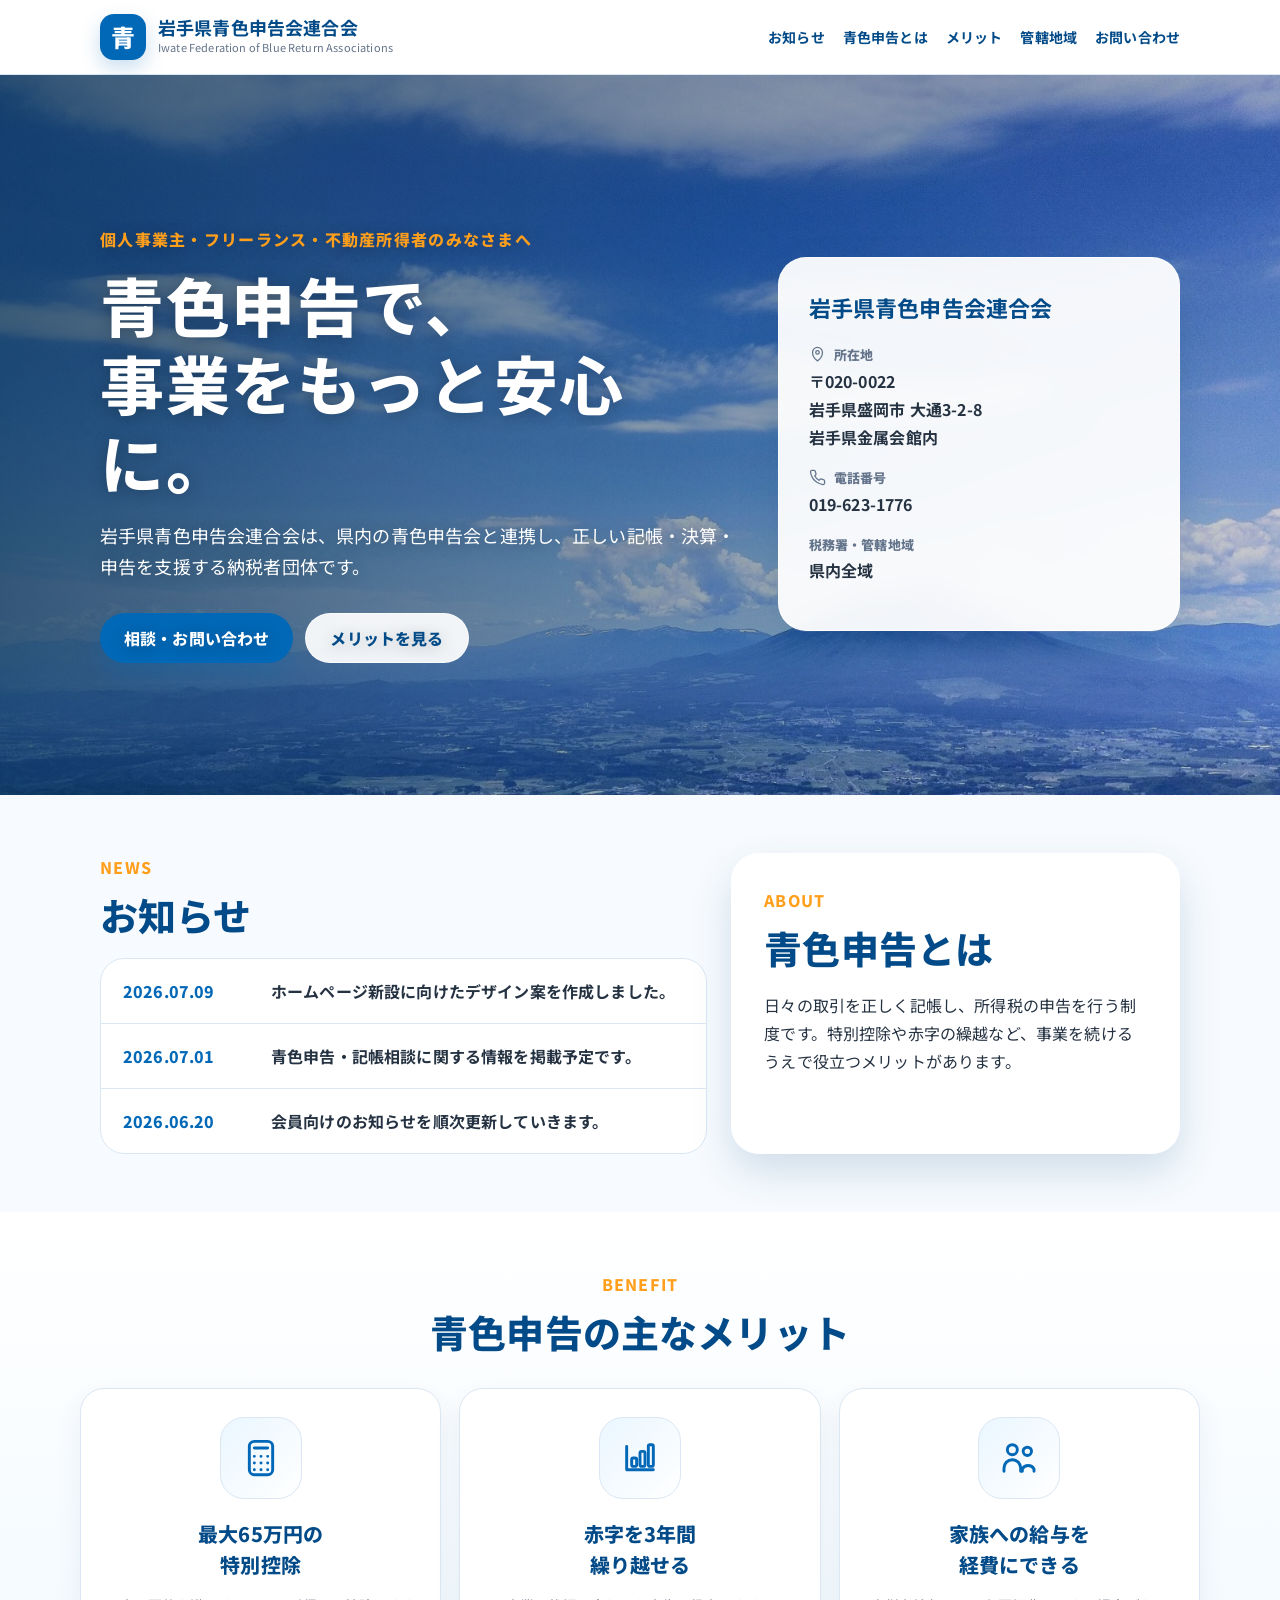
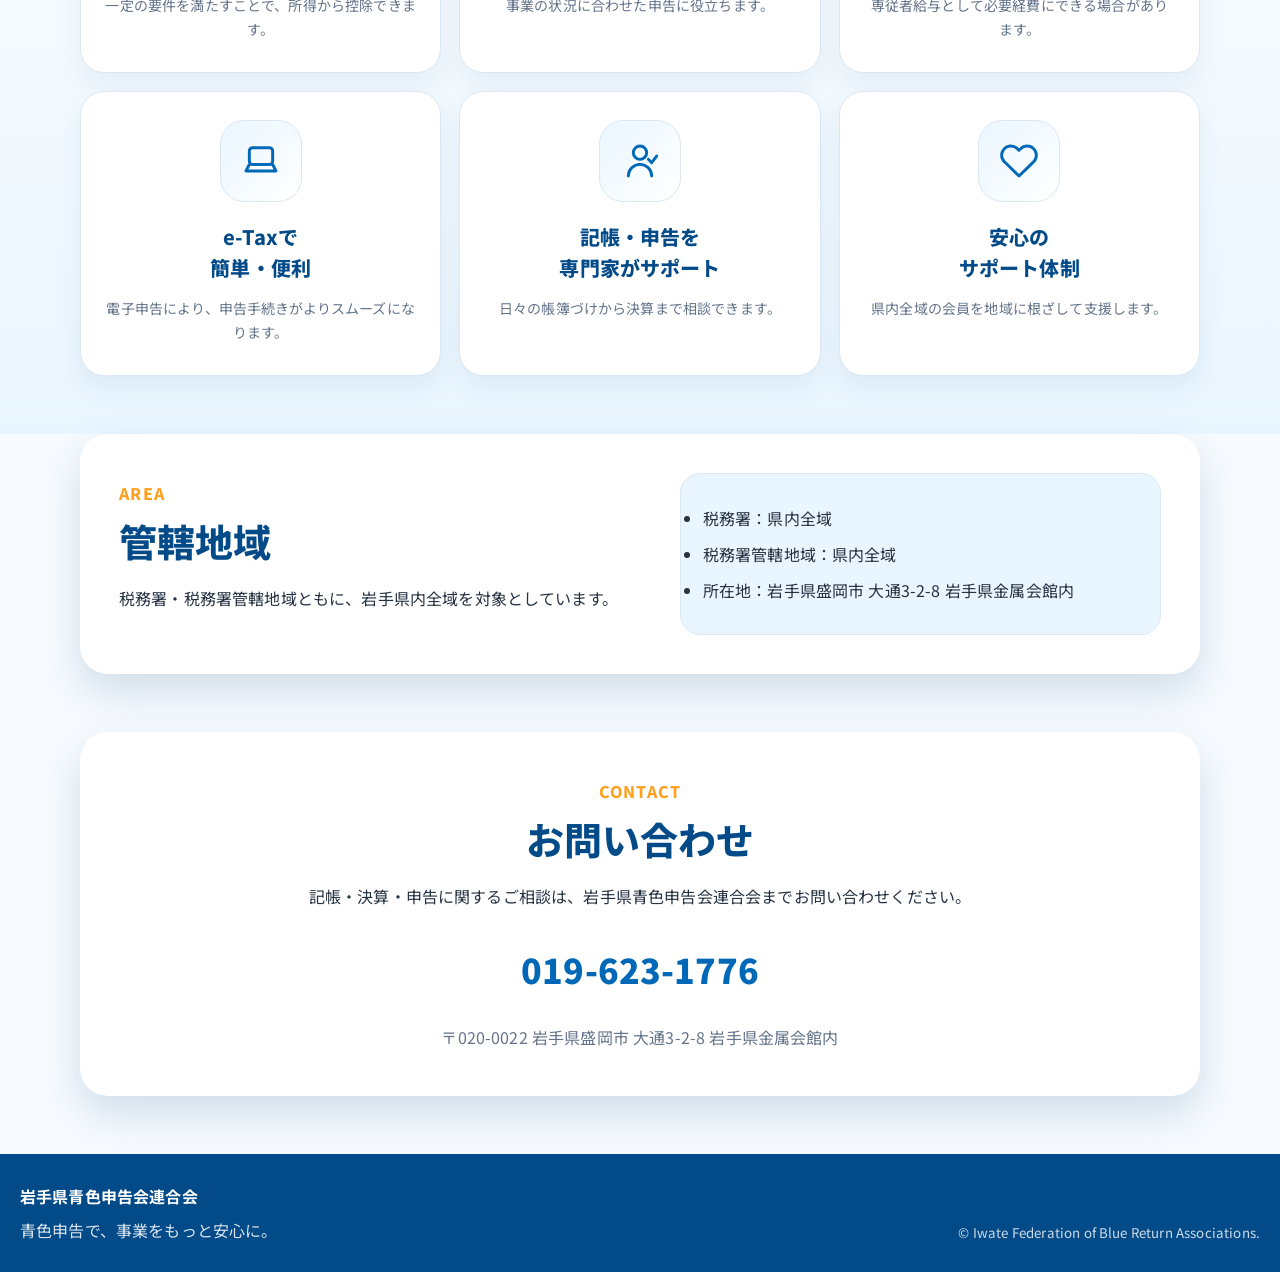
==== commit 6f23ada8: "s" ====
--- a/index.html
+++ b/index.html
@@ -4,98 +4,107 @@
   <meta charset="utf-8">
   <meta name="viewport" content="width=device-width, initial-scale=1">
   <title>岩手県青色申告会連合会｜ホームページ新設案</title>
-  <meta name="description" content="岩手県青色申告会連合会のホームページ新設案。岩手県内の個人事業主・フリーランス・不動産所得者の記帳、決算、青色申告をサポートします。">
+  <meta name="description" content="岩手県青色申告会連合会のホームページ新設案です。岩手県内の個人事業主・フリーランス・不動産所得者の記帳、決算、青色申告をサポートします。">
   <link rel="preconnect" href="https://fonts.googleapis.com">
   <link rel="preconnect" href="https://fonts.gstatic.com" crossorigin>
-  <link href="https://fonts.googleapis.com/css2?family=Noto+Sans+JP:wght@400;500;700;800&display=swap" rel="stylesheet">
-  <link rel="stylesheet" href="assets/css/style.css">
+  <link href="https://fonts.googleapis.com/css2?family=Noto+Sans+JP:wght@300;400;500;700;800&display=swap" rel="stylesheet">
+  <link rel="stylesheet" href="style.css">
 </head>
 <body>
+  <svg class="svg-sprite" aria-hidden="true" focusable="false">
+    <symbol id="icon-map-pin" viewBox="0 0 24 24"><path d="M12 21s7-5.2 7-12a7 7 0 1 0-14 0c0 6.8 7 12 7 12Z"/><circle cx="12" cy="9" r="2.5"/></symbol>
+    <symbol id="icon-phone" viewBox="0 0 24 24"><path d="M22 16.9v3a2 2 0 0 1-2.2 2 19.8 19.8 0 0 1-8.6-3.1 19.5 19.5 0 0 1-6-6A19.8 19.8 0 0 1 2.1 4.2 2 2 0 0 1 4.1 2h3a2 2 0 0 1 2 1.7c.1 1 .4 1.9.7 2.8a2 2 0 0 1-.5 2.1L8.1 9.9a16 16 0 0 0 6 6l1.3-1.2a2 2 0 0 1 2.1-.5c.9.3 1.8.6 2.8.7a2 2 0 0 1 1.7 2Z"/></symbol>
+    <symbol id="icon-mail" viewBox="0 0 24 24"><rect x="3" y="5" width="18" height="14" rx="3"/><path d="m4 7 8 6 8-6"/></symbol>
+    <symbol id="icon-calculator" viewBox="0 0 24 24"><rect x="5" y="2" width="14" height="20" rx="3"/><path d="M8 6h8M8 11h.01M12 11h.01M16 11h.01M8 15h.01M12 15h.01M16 15h.01M8 19h.01M12 19h.01M16 19h.01"/></symbol>
+    <symbol id="icon-chart" viewBox="0 0 24 24"><path d="M4 19V5M4 19h16"/><rect x="7" y="12" width="3" height="5" rx="1"/><rect x="12" y="8" width="3" height="9" rx="1"/><rect x="17" y="4" width="3" height="13" rx="1"/></symbol>
+    <symbol id="icon-family" viewBox="0 0 24 24"><circle cx="8" cy="7" r="3"/><circle cx="17" cy="8" r="2.5"/><path d="M3 20v-2a5 5 0 0 1 10 0v2M14 20v-1.4a4 4 0 0 1 7 0V20"/></symbol>
+    <symbol id="icon-laptop" viewBox="0 0 24 24"><rect x="5" y="4" width="14" height="10" rx="2"/><path d="M3 18h18l-2-4H5l-2 4Z"/></symbol>
+    <symbol id="icon-advisor" viewBox="0 0 24 24"><circle cx="12" cy="7" r="4"/><path d="M5 21a7 7 0 0 1 14 0"/><path d="M17 11l2 2 3-4"/></symbol>
+    <symbol id="icon-heart" viewBox="0 0 24 24"><path d="M20.8 4.6a5.5 5.5 0 0 0-7.8 0L12 5.6l-1-1a5.5 5.5 0 0 0-7.8 7.8l1 1L12 21l7.8-7.6 1-1a5.5 5.5 0 0 0 0-7.8Z"/></symbol>
+  </svg>
+
   <header class="site-header">
-    <div class="container header-inner">
-      <a class="brand" href="./">
+    <div class="wrap header-inner">
+      <a class="brand" href="#top" aria-label="岩手県青色申告会連合会トップ">
         <span class="brand-mark">青</span>
-        <span><strong>岩手県青色申告会連合会</strong><small>Iwate Federation of Blue Return Associations</small></span>
+        <span class="brand-text"><strong>岩手県青色申告会連合会</strong><small>Iwate Federation of Blue Return Associations</small></span>
       </a>
-      <nav class="nav">
-        <a href="news/">お知らせ</a>
-        <a href="about/">青色申告とは</a>
-        <a href="#benefit">メリット</a>
-        <a href="area/">管轄地域</a>
-        <a href="contact/">お問い合わせ</a>
+      <nav class="nav" aria-label="主要メニュー">
+        <a href="#news">お知らせ</a><a href="#blue">青色申告とは</a><a href="#benefit">メリット</a><a href="#area">管轄地域</a><a href="#contact">お問い合わせ</a>
       </nav>
     </div>
   </header>
 
-  <main>
+  <main id="top">
     <section class="hero">
-      <div class="hero-overlay"></div>
-      <div class="container hero-inner">
+      <div class="hero-shade" aria-hidden="true"></div>
+      <div class="wrap hero-inner">
         <div class="hero-copy">
           <p class="eyebrow">個人事業主・フリーランス・不動産所得者のみなさまへ</p>
           <h1>青色申告で、<br>事業をもっと安心に。</h1>
-          <p>岩手県青色申告会連合会は、県内の青色申告会と連携し、正しい記帳・決算・申告を支援する納税者団体です。</p>
-          <div class="hero-actions">
-            <a class="btn btn-primary" href="contact/">相談・お問い合わせ</a>
-            <a class="btn btn-white" href="#benefit">メリットを見る</a>
-          </div>
+          <p class="lead">岩手県青色申告会連合会は、県内の青色申告会と連携し、正しい記帳・決算・申告を支援する納税者団体です。</p>
+          <div class="hero-actions"><a class="btn primary" href="#contact">相談・お問い合わせ</a><a class="btn secondary" href="#benefit">メリットを見る</a></div>
         </div>
-        <aside class="glass-card">
+        <aside class="contact-card" aria-label="連絡先情報">
           <h2>岩手県青色申告会連合会</h2>
           <dl>
-            <dt>所在地</dt><dd>〒020-0022<br>岩手県盛岡市 大通3-2-8<br>岩手県金属会館内</dd>
-            <dt>電話番号</dt><dd><a href="tel:0196231776">019-623-1776</a></dd>
-            <dt>管轄地域</dt><dd>県内全域</dd>
+            <dt><svg class="text-icon"><use href="#icon-map-pin"/></svg>所在地</dt>
+            <dd>〒020-0022<br>岩手県盛岡市 大通3-2-8<br>岩手県金属会館内</dd>
+            <dt><svg class="text-icon"><use href="#icon-phone"/></svg>電話番号</dt>
+            <dd><a href="tel:0196231776">019-623-1776</a></dd>
+            <dt>税務署・管轄地域</dt><dd>県内全域</dd>
           </dl>
         </aside>
       </div>
     </section>
 
-    <section class="section container split">
+    <section id="news" class="section wrap top-grid">
       <div>
-        <div class="section-head row"><div><p class="label">NEWS</p><h2>お知らせ</h2></div><a class="text-link" href="news/">一覧を見る</a></div>
+        <p class="section-label">NEWS</p><h2>お知らせ</h2>
         <div class="news-list">
-          <article><time>2026.07.09</time><span>ホームページ新設に向けたデザイン案を作成しました。</span></article>
-          <article><time>2026.07.01</time><span>青色申告・記帳相談に関する情報を掲載予定です。</span></article>
-          <article><time>2026.06.20</time><span>会員向けのお知らせを順次更新していきます。</span></article>
+          <article><time>2026.07.09</time><a href="#">ホームページ新設に向けたデザイン案を作成しました。</a></article>
+          <article><time>2026.07.01</time><a href="#">青色申告・記帳相談に関する情報を掲載予定です。</a></article>
+          <article><time>2026.06.20</time><a href="#">会員向けのお知らせを順次更新していきます。</a></article>
         </div>
       </div>
-      <div class="about-card">
-        <p class="label">ABOUT</p><h2>青色申告とは</h2>
+      <div id="blue" class="message-box">
+        <p class="section-label">ABOUT</p><h2>青色申告とは</h2>
         <p>日々の取引を正しく記帳し、所得税の申告を行う制度です。特別控除や赤字の繰越など、事業を続けるうえで役立つメリットがあります。</p>
-        <a class="btn btn-outline" href="about/">詳しく見る</a>
       </div>
     </section>
 
     <section id="benefit" class="section benefit-section">
-      <div class="container">
-        <div class="section-head center"><p class="label">BENEFIT</p><h2>青色申告の主なメリット</h2></div>
+      <div class="wrap">
+        <div class="section-title center"><p class="section-label">BENEFIT</p><h2>青色申告の主なメリット</h2></div>
         <div class="benefit-grid">
-          <article class="benefit-card"><div class="icon">□</div><h3>最大65万円の<br>特別控除</h3><p>一定の要件を満たすことで、所得から控除できます。</p></article>
-          <article class="benefit-card"><div class="icon">↗</div><h3>赤字を3年間<br>繰り越せる</h3><p>事業の状況に合わせた申告に役立ちます。</p></article>
-          <article class="benefit-card"><div class="icon">◎</div><h3>家族への給与を<br>経費にできる</h3><p>専従者給与として必要経費にできる場合があります。</p></article>
-          <article class="benefit-card"><div class="icon">▭</div><h3>e-Taxで<br>簡単・便利</h3><p>電子申告により、申告手続きがよりスムーズになります。</p></article>
-          <article class="benefit-card"><div class="icon">✓</div><h3>記帳・申告を<br>専門家がサポート</h3><p>日々の帳簿づけから決算まで相談できます。</p></article>
-          <article class="benefit-card"><div class="icon">♡</div><h3>安心の<br>サポート体制</h3><p>県内全域の会員を地域に根ざして支援します。</p></article>
+          <article class="benefit-card"><div class="icon-wrap"><svg><use href="#icon-calculator"/></svg></div><h3>最大65万円の<br>特別控除</h3><p>一定の要件を満たすことで、所得から控除できます。</p></article>
+          <article class="benefit-card"><div class="icon-wrap"><svg><use href="#icon-chart"/></svg></div><h3>赤字を3年間<br>繰り越せる</h3><p>事業の状況に合わせた申告に役立ちます。</p></article>
+          <article class="benefit-card"><div class="icon-wrap"><svg><use href="#icon-family"/></svg></div><h3>家族への給与を<br>経費にできる</h3><p>専従者給与として必要経費にできる場合があります。</p></article>
+          <article class="benefit-card"><div class="icon-wrap"><svg><use href="#icon-laptop"/></svg></div><h3>e-Taxで<br>簡単・便利</h3><p>電子申告により、申告手続きがよりスムーズになります。</p></article>
+          <article class="benefit-card"><div class="icon-wrap"><svg><use href="#icon-advisor"/></svg></div><h3>記帳・申告を<br>専門家がサポート</h3><p>日々の帳簿づけから決算まで相談できます。</p></article>
+          <article class="benefit-card"><div class="icon-wrap"><svg><use href="#icon-heart"/></svg></div><h3>安心の<br>サポート体制</h3><p>県内全域の会員を地域に根ざして支援します。</p></article>
         </div>
       </div>
     </section>
 
-    <section class="section container area-panel">
-      <div><p class="label">AREA</p><h2>管轄地域</h2><p>税務署・税務署管轄地域ともに、岩手県内全域を対象としています。</p></div>
-      <a class="btn btn-primary" href="area/">管轄地域を見る</a>
+    <section id="area" class="section wrap area-box">
+      <div><p class="section-label">AREA</p><h2>管轄地域</h2><p>税務署・税務署管轄地域ともに、岩手県内全域を対象としています。</p></div>
+      <ul class="area-list"><li>税務署：県内全域</li><li>税務署管轄地域：県内全域</li><li>所在地：岩手県盛岡市 大通3-2-8 岩手県金属会館内</li></ul>
     </section>
 
-    <section class="section contact-cta">
-      <div class="container contact-panel">
-        <p class="label">CONTACT</p><h2>お問い合わせ</h2>
+    <section id="contact" class="section contact">
+      <div class="wrap contact-panel">
+        <p class="section-label">CONTACT</p><h2>お問い合わせ</h2>
         <p>記帳・決算・申告に関するご相談は、岩手県青色申告会連合会までお問い合わせください。</p>
         <a class="phone" href="tel:0196231776">019-623-1776</a>
-        <p>〒020-0022 岩手県盛岡市 大通3-2-8 岩手県金属会館内</p>
+        <p class="address">〒020-0022 岩手県盛岡市 大通3-2-8 岩手県金属会館内</p>
       </div>
     </section>
   </main>
 
-  <footer class="footer"><div class="container footer-inner"><p><strong>岩手県青色申告会連合会</strong><br>青色申告で、事業をもっと安心に。</p><small>&copy; Iwate Federation of Blue Return Associations.</small></div></footer>
+  <footer class="footer">
+    <div><strong>岩手県青色申告会連合会</strong><p>青色申告で、事業をもっと安心に。</p></div>
+    <small>&copy; Iwate Federation of Blue Return Associations.</small>
+  </footer>
 </body>
 </html>
--- a/style.css
+++ b/style.css
@@ -0,0 +1 @@
+:root{--blue:#0068b7;--deep:#034b88;--sky:#eaf6ff;--sky2:#f7fbff;--orange:#ff9f1c;--text:#253242;--muted:#64748b;--line:#dbe7f3;--white:#fff}*{box-sizing:border-box}html{scroll-behavior:smooth}body{margin:0;font-family:"Noto Sans JP","Hiragino Kaku Gothic ProN",Meiryo,sans-serif;color:var(--text);line-height:1.75;background:var(--sky2);letter-spacing:.01em}a{color:inherit;text-decoration:none}.svg-sprite{position:absolute;width:0;height:0;overflow:hidden}.wrap{max-width:1120px;margin:0 auto}.site-header{position:sticky;top:0;z-index:20;background:rgba(255,255,255,.94);border-bottom:1px solid var(--line);backdrop-filter:blur(12px)}.header-inner{padding:14px 20px;display:flex;align-items:center;justify-content:space-between;gap:24px}.brand{display:flex;align-items:center;gap:12px}.brand-mark{width:46px;height:46px;display:grid;place-items:center;background:var(--blue);color:#fff;border-radius:14px;font-weight:800;font-size:24px;box-shadow:0 8px 20px rgba(0,104,183,.22)}.brand-text strong{display:block;color:var(--deep);font-size:18px;line-height:1.2}.brand-text small{display:block;color:var(--muted);font-size:11px}.nav{display:flex;gap:18px;font-size:14px;font-weight:700;color:var(--deep);white-space:nowrap}.nav a:hover{color:var(--orange)}.hero{position:relative;min-height:720px;background:url("hero-iwatesan.jpg") center center/cover no-repeat;overflow:hidden}.hero-shade{position:absolute;inset:0;background:linear-gradient(90deg,rgba(2,48,84,.72) 0%,rgba(2,48,84,.42) 42%,rgba(2,48,84,.08) 100%),linear-gradient(180deg,rgba(0,0,0,.18),rgba(0,0,0,.08))}.hero-inner{position:relative;z-index:1;min-height:720px;padding:88px 20px 70px;display:grid;grid-template-columns:1.2fr .75fr;gap:34px;align-items:center}.hero-copy{color:#fff;text-shadow:0 2px 16px rgba(0,0,0,.25)}.hero-copy h1{margin:12px 0 20px;font-size:clamp(36px,5vw,64px);line-height:1.22;font-weight:800;letter-spacing:.025em}.eyebrow,.section-label{color:var(--orange);font-weight:800;letter-spacing:.08em;margin:0 0 8px}.lead{font-size:18px;max-width:720px}.hero-actions{display:flex;flex-wrap:wrap;gap:12px;margin-top:30px}.btn{display:inline-flex;align-items:center;justify-content:center;min-height:50px;padding:0 24px;border-radius:999px;font-weight:800}.btn.primary{background:var(--blue);color:#fff;box-shadow:0 12px 26px rgba(0,104,183,.28)}.btn.secondary{background:rgba(255,255,255,.92);color:var(--deep);border:1px solid rgba(255,255,255,.65)}.contact-card,.message-box,.area-box,.contact-panel{background:rgba(255,255,255,.94);border:1px solid rgba(255,255,255,.7);border-radius:28px;box-shadow:0 18px 42px rgba(2,68,120,.16)}.contact-card{padding:30px;backdrop-filter:blur(12px)}.contact-card h2{margin:0 0 18px;color:var(--deep);font-size:22px}.text-icon{width:17px;height:17px;margin-right:8px;vertical-align:-3px;fill:none;stroke:currentColor;stroke-width:1.8;stroke-linecap:round;stroke-linejoin:round}dt{color:var(--muted);font-size:13px;font-weight:800}dd{margin:0 0 16px;font-weight:700}.section{padding:58px 20px}.top-grid{display:grid;grid-template-columns:1.15fr .85fr;gap:24px;align-items:stretch}.section h2,.section-title h2{margin:0 0 18px;color:var(--deep);font-size:clamp(26px,3vw,38px);line-height:1.35;font-weight:800}.news-list{background:#fff;border:1px solid var(--line);border-radius:24px;overflow:hidden}.news-list article{display:grid;grid-template-columns:130px 1fr;gap:18px;padding:18px 22px;border-bottom:1px solid var(--line)}.news-list article:last-child{border-bottom:0}.news-list time{color:var(--blue);font-weight:800}.news-list a{font-weight:700}.message-box{padding:32px}.benefit-section{background:linear-gradient(180deg,#fff,var(--sky))}.section-title.center{text-align:center;margin-bottom:30px}.benefit-grid{display:grid;grid-template-columns:repeat(3,1fr);gap:18px}.benefit-card{min-height:285px;background:#fff;border:1px solid var(--line);border-radius:24px;padding:28px 24px;display:flex;flex-direction:column;align-items:center;text-align:center;box-shadow:0 12px 28px rgba(2,68,120,.07);transition:.3s}.benefit-card:hover{transform:translateY(-6px);box-shadow:0 18px 38px rgba(0,104,183,.15)}.icon-wrap{width:82px;height:82px;border-radius:24px;background:linear-gradient(135deg,#eaf6ff,#fff);border:1px solid var(--line);display:grid;place-items:center;margin-bottom:18px;flex-shrink:0}.icon-wrap svg{width:40px;height:40px;fill:none;stroke:var(--blue);stroke-width:1.75;stroke-linecap:round;stroke-linejoin:round}.benefit-card h3{min-height:64px;margin:0 0 12px;color:var(--deep);font-size:20px;line-height:1.55;font-weight:800;display:flex;align-items:center;justify-content:center;word-break:keep-all}.benefit-card p{margin:0;color:var(--muted);font-size:14px}.area-box{display:grid;grid-template-columns:1fr .9fr;gap:26px;align-items:center;padding:38px}.area-list{background:var(--sky);border-radius:20px;padding:22px;margin:0;border:1px solid var(--line)}.area-list li{margin:8px 0}.contact{text-align:center}.contact-panel{padding:44px 28px;background:#fff}.phone{display:inline-block;color:var(--blue);font-size:34px;font-weight:900;margin:14px 0 8px}.address{color:var(--muted);margin-bottom:0}.footer{background:var(--deep);color:#fff;padding:28px 20px;display:flex;justify-content:space-between;gap:20px;align-items:end}.footer p{margin:6px 0 0;opacity:.85}.footer small{opacity:.8}@media(max-width:900px){.header-inner{align-items:flex-start;flex-direction:column}.nav{overflow-x:auto;width:100%;padding-bottom:4px}.hero,.hero-inner{min-height:auto}.hero-inner{padding:70px 20px 54px;grid-template-columns:1fr}.top-grid,.area-box{grid-template-columns:1fr}.benefit-grid{grid-template-columns:repeat(2,1fr)}}@media(max-width:560px){.brand-text small{display:none}.nav{gap:14px;font-size:13px}.hero-copy h1{font-size:38px}.lead{font-size:16px}.contact-card{padding:24px}.benefit-grid{grid-template-columns:1fr}.news-list article{grid-template-columns:1fr;gap:4px}.footer{display:block}.phone{font-size:28px}}
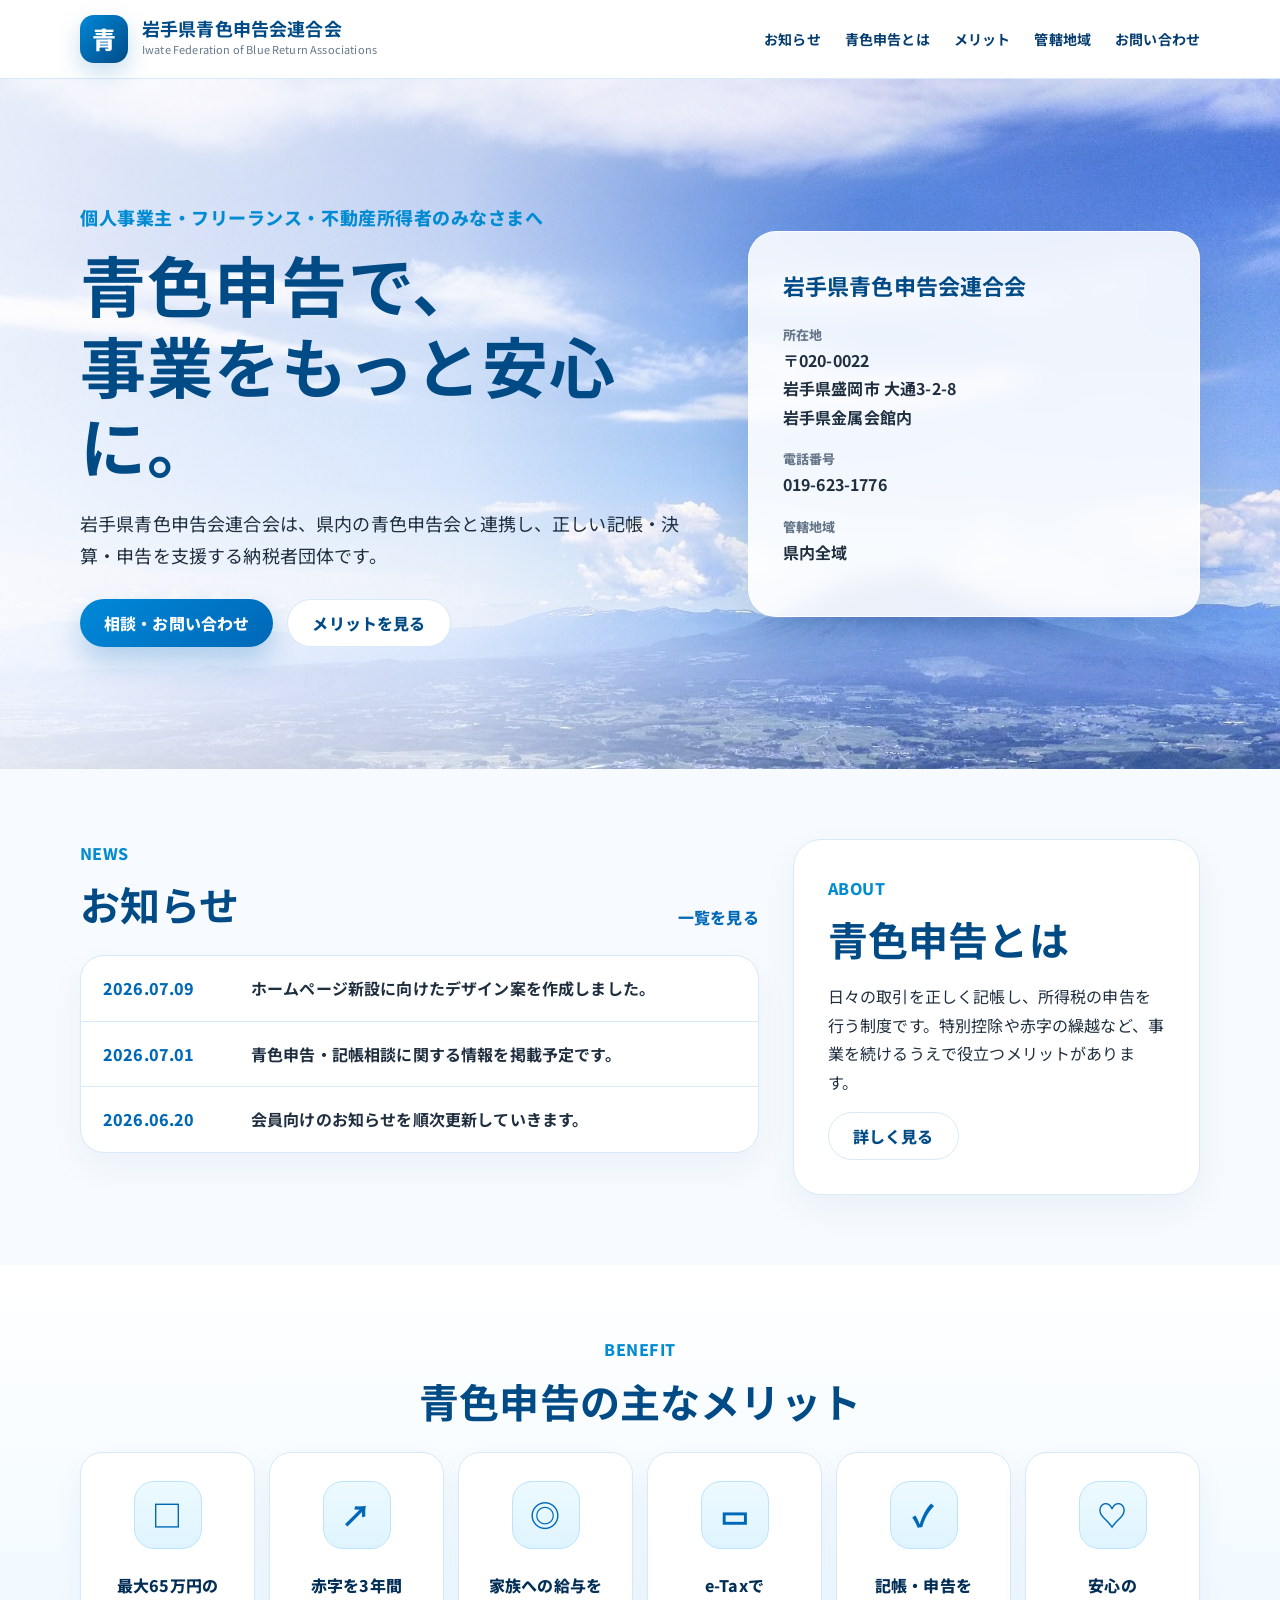
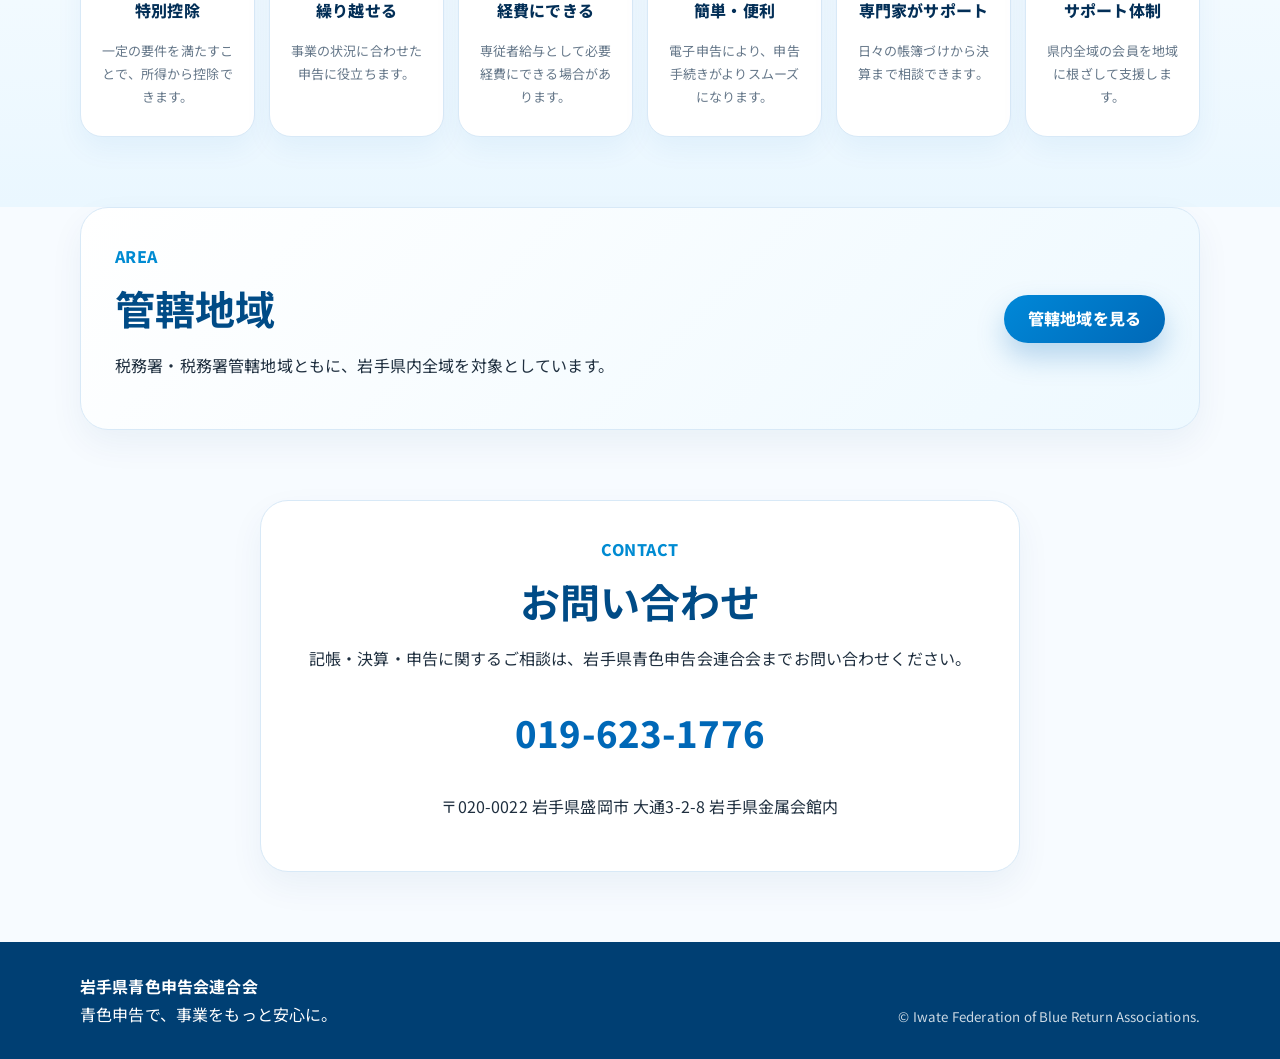
==== commit b53ea561: "s" ====
--- a/index.html
+++ b/index.html
@@ -4,107 +4,98 @@
   <meta charset="utf-8">
   <meta name="viewport" content="width=device-width, initial-scale=1">
   <title>岩手県青色申告会連合会｜ホームページ新設案</title>
-  <meta name="description" content="岩手県青色申告会連合会のホームページ新設案です。岩手県内の個人事業主・フリーランス・不動産所得者の記帳、決算、青色申告をサポートします。">
+  <meta name="description" content="岩手県青色申告会連合会のホームページ新設案。岩手県内の個人事業主・フリーランス・不動産所得者の記帳、決算、青色申告をサポートします。">
   <link rel="preconnect" href="https://fonts.googleapis.com">
   <link rel="preconnect" href="https://fonts.gstatic.com" crossorigin>
-  <link href="https://fonts.googleapis.com/css2?family=Noto+Sans+JP:wght@300;400;500;700;800&display=swap" rel="stylesheet">
-  <link rel="stylesheet" href="style.css">
+  <link href="https://fonts.googleapis.com/css2?family=Noto+Sans+JP:wght@400;500;700;800&display=swap" rel="stylesheet">
+  <link rel="stylesheet" href="assets/css/style.css">
 </head>
 <body>
-  <svg class="svg-sprite" aria-hidden="true" focusable="false">
-    <symbol id="icon-map-pin" viewBox="0 0 24 24"><path d="M12 21s7-5.2 7-12a7 7 0 1 0-14 0c0 6.8 7 12 7 12Z"/><circle cx="12" cy="9" r="2.5"/></symbol>
-    <symbol id="icon-phone" viewBox="0 0 24 24"><path d="M22 16.9v3a2 2 0 0 1-2.2 2 19.8 19.8 0 0 1-8.6-3.1 19.5 19.5 0 0 1-6-6A19.8 19.8 0 0 1 2.1 4.2 2 2 0 0 1 4.1 2h3a2 2 0 0 1 2 1.7c.1 1 .4 1.9.7 2.8a2 2 0 0 1-.5 2.1L8.1 9.9a16 16 0 0 0 6 6l1.3-1.2a2 2 0 0 1 2.1-.5c.9.3 1.8.6 2.8.7a2 2 0 0 1 1.7 2Z"/></symbol>
-    <symbol id="icon-mail" viewBox="0 0 24 24"><rect x="3" y="5" width="18" height="14" rx="3"/><path d="m4 7 8 6 8-6"/></symbol>
-    <symbol id="icon-calculator" viewBox="0 0 24 24"><rect x="5" y="2" width="14" height="20" rx="3"/><path d="M8 6h8M8 11h.01M12 11h.01M16 11h.01M8 15h.01M12 15h.01M16 15h.01M8 19h.01M12 19h.01M16 19h.01"/></symbol>
-    <symbol id="icon-chart" viewBox="0 0 24 24"><path d="M4 19V5M4 19h16"/><rect x="7" y="12" width="3" height="5" rx="1"/><rect x="12" y="8" width="3" height="9" rx="1"/><rect x="17" y="4" width="3" height="13" rx="1"/></symbol>
-    <symbol id="icon-family" viewBox="0 0 24 24"><circle cx="8" cy="7" r="3"/><circle cx="17" cy="8" r="2.5"/><path d="M3 20v-2a5 5 0 0 1 10 0v2M14 20v-1.4a4 4 0 0 1 7 0V20"/></symbol>
-    <symbol id="icon-laptop" viewBox="0 0 24 24"><rect x="5" y="4" width="14" height="10" rx="2"/><path d="M3 18h18l-2-4H5l-2 4Z"/></symbol>
-    <symbol id="icon-advisor" viewBox="0 0 24 24"><circle cx="12" cy="7" r="4"/><path d="M5 21a7 7 0 0 1 14 0"/><path d="M17 11l2 2 3-4"/></symbol>
-    <symbol id="icon-heart" viewBox="0 0 24 24"><path d="M20.8 4.6a5.5 5.5 0 0 0-7.8 0L12 5.6l-1-1a5.5 5.5 0 0 0-7.8 7.8l1 1L12 21l7.8-7.6 1-1a5.5 5.5 0 0 0 0-7.8Z"/></symbol>
-  </svg>
-
   <header class="site-header">
-    <div class="wrap header-inner">
-      <a class="brand" href="#top" aria-label="岩手県青色申告会連合会トップ">
+    <div class="container header-inner">
+      <a class="brand" href="./">
         <span class="brand-mark">青</span>
-        <span class="brand-text"><strong>岩手県青色申告会連合会</strong><small>Iwate Federation of Blue Return Associations</small></span>
+        <span><strong>岩手県青色申告会連合会</strong><small>Iwate Federation of Blue Return Associations</small></span>
       </a>
-      <nav class="nav" aria-label="主要メニュー">
-        <a href="#news">お知らせ</a><a href="#blue">青色申告とは</a><a href="#benefit">メリット</a><a href="#area">管轄地域</a><a href="#contact">お問い合わせ</a>
+      <nav class="nav">
+        <a href="news/">お知らせ</a>
+        <a href="about/">青色申告とは</a>
+        <a href="#benefit">メリット</a>
+        <a href="area/">管轄地域</a>
+        <a href="contact/">お問い合わせ</a>
       </nav>
     </div>
   </header>
 
-  <main id="top">
+  <main>
     <section class="hero">
-      <div class="hero-shade" aria-hidden="true"></div>
-      <div class="wrap hero-inner">
+      <div class="hero-overlay"></div>
+      <div class="container hero-inner">
         <div class="hero-copy">
           <p class="eyebrow">個人事業主・フリーランス・不動産所得者のみなさまへ</p>
           <h1>青色申告で、<br>事業をもっと安心に。</h1>
-          <p class="lead">岩手県青色申告会連合会は、県内の青色申告会と連携し、正しい記帳・決算・申告を支援する納税者団体です。</p>
-          <div class="hero-actions"><a class="btn primary" href="#contact">相談・お問い合わせ</a><a class="btn secondary" href="#benefit">メリットを見る</a></div>
+          <p>岩手県青色申告会連合会は、県内の青色申告会と連携し、正しい記帳・決算・申告を支援する納税者団体です。</p>
+          <div class="hero-actions">
+            <a class="btn btn-primary" href="contact/">相談・お問い合わせ</a>
+            <a class="btn btn-white" href="#benefit">メリットを見る</a>
+          </div>
         </div>
-        <aside class="contact-card" aria-label="連絡先情報">
+        <aside class="glass-card">
           <h2>岩手県青色申告会連合会</h2>
           <dl>
-            <dt><svg class="text-icon"><use href="#icon-map-pin"/></svg>所在地</dt>
-            <dd>〒020-0022<br>岩手県盛岡市 大通3-2-8<br>岩手県金属会館内</dd>
-            <dt><svg class="text-icon"><use href="#icon-phone"/></svg>電話番号</dt>
-            <dd><a href="tel:0196231776">019-623-1776</a></dd>
-            <dt>税務署・管轄地域</dt><dd>県内全域</dd>
+            <dt>所在地</dt><dd>〒020-0022<br>岩手県盛岡市 大通3-2-8<br>岩手県金属会館内</dd>
+            <dt>電話番号</dt><dd><a href="tel:0196231776">019-623-1776</a></dd>
+            <dt>管轄地域</dt><dd>県内全域</dd>
           </dl>
         </aside>
       </div>
     </section>
 
-    <section id="news" class="section wrap top-grid">
+    <section class="section container split">
       <div>
-        <p class="section-label">NEWS</p><h2>お知らせ</h2>
+        <div class="section-head row"><div><p class="label">NEWS</p><h2>お知らせ</h2></div><a class="text-link" href="news/">一覧を見る</a></div>
         <div class="news-list">
-          <article><time>2026.07.09</time><a href="#">ホームページ新設に向けたデザイン案を作成しました。</a></article>
-          <article><time>2026.07.01</time><a href="#">青色申告・記帳相談に関する情報を掲載予定です。</a></article>
-          <article><time>2026.06.20</time><a href="#">会員向けのお知らせを順次更新していきます。</a></article>
+          <article><time>2026.07.09</time><span>ホームページ新設に向けたデザイン案を作成しました。</span></article>
+          <article><time>2026.07.01</time><span>青色申告・記帳相談に関する情報を掲載予定です。</span></article>
+          <article><time>2026.06.20</time><span>会員向けのお知らせを順次更新していきます。</span></article>
         </div>
       </div>
-      <div id="blue" class="message-box">
-        <p class="section-label">ABOUT</p><h2>青色申告とは</h2>
+      <div class="about-card">
+        <p class="label">ABOUT</p><h2>青色申告とは</h2>
         <p>日々の取引を正しく記帳し、所得税の申告を行う制度です。特別控除や赤字の繰越など、事業を続けるうえで役立つメリットがあります。</p>
+        <a class="btn btn-outline" href="about/">詳しく見る</a>
       </div>
     </section>
 
     <section id="benefit" class="section benefit-section">
-      <div class="wrap">
-        <div class="section-title center"><p class="section-label">BENEFIT</p><h2>青色申告の主なメリット</h2></div>
+      <div class="container">
+        <div class="section-head center"><p class="label">BENEFIT</p><h2>青色申告の主なメリット</h2></div>
         <div class="benefit-grid">
-          <article class="benefit-card"><div class="icon-wrap"><svg><use href="#icon-calculator"/></svg></div><h3>最大65万円の<br>特別控除</h3><p>一定の要件を満たすことで、所得から控除できます。</p></article>
-          <article class="benefit-card"><div class="icon-wrap"><svg><use href="#icon-chart"/></svg></div><h3>赤字を3年間<br>繰り越せる</h3><p>事業の状況に合わせた申告に役立ちます。</p></article>
-          <article class="benefit-card"><div class="icon-wrap"><svg><use href="#icon-family"/></svg></div><h3>家族への給与を<br>経費にできる</h3><p>専従者給与として必要経費にできる場合があります。</p></article>
-          <article class="benefit-card"><div class="icon-wrap"><svg><use href="#icon-laptop"/></svg></div><h3>e-Taxで<br>簡単・便利</h3><p>電子申告により、申告手続きがよりスムーズになります。</p></article>
-          <article class="benefit-card"><div class="icon-wrap"><svg><use href="#icon-advisor"/></svg></div><h3>記帳・申告を<br>専門家がサポート</h3><p>日々の帳簿づけから決算まで相談できます。</p></article>
-          <article class="benefit-card"><div class="icon-wrap"><svg><use href="#icon-heart"/></svg></div><h3>安心の<br>サポート体制</h3><p>県内全域の会員を地域に根ざして支援します。</p></article>
+          <article class="benefit-card"><div class="icon">□</div><h3>最大65万円の<br>特別控除</h3><p>一定の要件を満たすことで、所得から控除できます。</p></article>
+          <article class="benefit-card"><div class="icon">↗</div><h3>赤字を3年間<br>繰り越せる</h3><p>事業の状況に合わせた申告に役立ちます。</p></article>
+          <article class="benefit-card"><div class="icon">◎</div><h3>家族への給与を<br>経費にできる</h3><p>専従者給与として必要経費にできる場合があります。</p></article>
+          <article class="benefit-card"><div class="icon">▭</div><h3>e-Taxで<br>簡単・便利</h3><p>電子申告により、申告手続きがよりスムーズになります。</p></article>
+          <article class="benefit-card"><div class="icon">✓</div><h3>記帳・申告を<br>専門家がサポート</h3><p>日々の帳簿づけから決算まで相談できます。</p></article>
+          <article class="benefit-card"><div class="icon">♡</div><h3>安心の<br>サポート体制</h3><p>県内全域の会員を地域に根ざして支援します。</p></article>
         </div>
       </div>
     </section>
 
-    <section id="area" class="section wrap area-box">
-      <div><p class="section-label">AREA</p><h2>管轄地域</h2><p>税務署・税務署管轄地域ともに、岩手県内全域を対象としています。</p></div>
-      <ul class="area-list"><li>税務署：県内全域</li><li>税務署管轄地域：県内全域</li><li>所在地：岩手県盛岡市 大通3-2-8 岩手県金属会館内</li></ul>
+    <section class="section container area-panel">
+      <div><p class="label">AREA</p><h2>管轄地域</h2><p>税務署・税務署管轄地域ともに、岩手県内全域を対象としています。</p></div>
+      <a class="btn btn-primary" href="area/">管轄地域を見る</a>
     </section>
 
-    <section id="contact" class="section contact">
-      <div class="wrap contact-panel">
-        <p class="section-label">CONTACT</p><h2>お問い合わせ</h2>
+    <section class="section contact-cta">
+      <div class="container contact-panel">
+        <p class="label">CONTACT</p><h2>お問い合わせ</h2>
         <p>記帳・決算・申告に関するご相談は、岩手県青色申告会連合会までお問い合わせください。</p>
         <a class="phone" href="tel:0196231776">019-623-1776</a>
-        <p class="address">〒020-0022 岩手県盛岡市 大通3-2-8 岩手県金属会館内</p>
+        <p>〒020-0022 岩手県盛岡市 大通3-2-8 岩手県金属会館内</p>
       </div>
     </section>
   </main>
 
-  <footer class="footer">
-    <div><strong>岩手県青色申告会連合会</strong><p>青色申告で、事業をもっと安心に。</p></div>
-    <small>&copy; Iwate Federation of Blue Return Associations.</small>
-  </footer>
+  <footer class="footer"><div class="container footer-inner"><p><strong>岩手県青色申告会連合会</strong><br>青色申告で、事業をもっと安心に。</p><small>&copy; Iwate Federation of Blue Return Associations.</small></div></footer>
 </body>
 </html>
--- a/assets/css/style.css
+++ b/assets/css/style.css
@@ -0,0 +1 @@
+:root{--blue:#0068b7;--deep:#004b86;--sky:#eaf7ff;--pale:#f7fbff;--orange:#ff9f1c;--text:#1f2f3f;--muted:#66788a;--line:#d8e9f7;--white:#fff}*{box-sizing:border-box}html{scroll-behavior:smooth}body{margin:0;font-family:"Noto Sans JP","Hiragino Kaku Gothic ProN",Meiryo,sans-serif;color:var(--text);background:var(--pale);line-height:1.78;letter-spacing:.01em}a{text-decoration:none;color:inherit}.container{width:min(1120px,calc(100% - 40px));margin-inline:auto}.site-header{position:sticky;top:0;z-index:20;background:rgba(255,255,255,.95);backdrop-filter:blur(12px);border-bottom:1px solid var(--line)}.header-inner{height:78px;display:flex;align-items:center;justify-content:space-between;gap:24px}.brand{display:flex;align-items:center;gap:14px}.brand-mark{width:48px;height:48px;display:grid;place-items:center;border-radius:14px;background:linear-gradient(135deg,#0088d8,var(--deep));color:#fff;font-size:24px;font-weight:800;box-shadow:0 10px 24px rgba(0,104,183,.22)}.brand strong{display:block;color:var(--deep);font-size:18px;line-height:1.2}.brand small{display:block;color:var(--muted);font-size:11px}.nav{display:flex;gap:24px;color:#063e71;font-weight:700;font-size:14px}.nav a{position:relative}.nav a::after{content:"";position:absolute;left:0;bottom:-8px;width:0;height:2px;background:var(--orange);transition:.25s}.nav a:hover::after{width:100%}.hero{position:relative;min-height:690px;background:url("../images/hero-iwatesan.jpg") center/cover no-repeat;display:grid;align-items:center}.hero-overlay{position:absolute;inset:0;background:linear-gradient(90deg,rgba(255,255,255,.86) 0%,rgba(255,255,255,.68) 36%,rgba(255,255,255,.18) 68%,rgba(255,255,255,.05) 100%)}.hero-inner{position:relative;display:grid;grid-template-columns:1.15fr .85fr;gap:56px;align-items:center}.eyebrow,.label{margin:0 0 10px;color:#008bd2;font-weight:800;letter-spacing:.03em}.hero-copy h1{margin:0 0 22px;color:var(--deep);font-size:clamp(38px,5.4vw,66px);line-height:1.22;letter-spacing:.015em}.hero-copy p{font-size:18px;max-width:640px}.hero-actions{display:flex;flex-wrap:wrap;gap:14px;margin-top:28px}.btn{display:inline-flex;align-items:center;justify-content:center;min-height:48px;padding:0 24px;border-radius:999px;font-weight:800;transition:.25s}.btn:hover{transform:translateY(-2px)}.btn-primary{background:linear-gradient(135deg,#0088d8,var(--blue));color:#fff;box-shadow:0 14px 28px rgba(0,104,183,.25)}.btn-white{background:#fff;color:var(--deep);border:1px solid var(--line)}.btn-outline{border:1px solid var(--line);color:var(--deep);background:#fff}.glass-card{background:rgba(255,255,255,.88);border:1px solid rgba(255,255,255,.75);border-radius:28px;padding:34px;box-shadow:0 24px 60px rgba(0,58,105,.16);backdrop-filter:blur(10px)}.glass-card h2{margin:0 0 18px;color:var(--deep);font-size:22px}.glass-card dt{color:var(--muted);font-size:13px;font-weight:800}.glass-card dd{margin:0 0 16px;font-weight:700}.section{padding:70px 0}.split{display:grid;grid-template-columns:1.25fr .75fr;gap:34px}.section-head{margin-bottom:24px}.section-head h2,.about-card h2,.area-panel h2,.contact-panel h2{margin:0;color:var(--deep);font-size:clamp(28px,3.2vw,40px);line-height:1.35}.row{display:flex;align-items:end;justify-content:space-between;gap:20px}.center{text-align:center}.text-link{color:var(--blue);font-weight:800}.news-list{background:#fff;border:1px solid var(--line);border-radius:24px;overflow:hidden;box-shadow:0 14px 34px rgba(2,68,120,.05)}.news-list article{display:grid;grid-template-columns:130px 1fr;gap:18px;padding:18px 22px;border-bottom:1px solid var(--line);font-weight:700}.news-list article:last-child{border-bottom:0}.news-list time{color:var(--blue);font-weight:800}.about-card,.area-panel,.contact-panel{background:#fff;border:1px solid var(--line);border-radius:28px;padding:34px;box-shadow:0 14px 34px rgba(2,68,120,.06)}.benefit-section{background:linear-gradient(180deg,#fff,var(--sky))}.benefit-grid{display:grid;grid-template-columns:repeat(6,1fr);gap:14px}.benefit-card{min-height:260px;background:#fff;border:1px solid var(--line);border-radius:22px;padding:28px 18px;text-align:center;display:flex;flex-direction:column;align-items:center;box-shadow:0 12px 28px rgba(0,104,183,.06);transition:.25s}.benefit-card:hover{transform:translateY(-6px);box-shadow:0 18px 38px rgba(0,104,183,.14)}.icon{width:68px;height:68px;border-radius:20px;display:grid;place-items:center;margin-bottom:20px;color:var(--blue);font-size:30px;font-weight:800;background:linear-gradient(180deg,#edfaff,#dff4ff);border:1px solid #bae4ff}.benefit-card h3{min-height:58px;margin:0 0 12px;color:#032f57;font-size:16px;line-height:1.55;font-weight:800;display:flex;align-items:center;justify-content:center;word-break:keep-all}.benefit-card p{margin:0;color:var(--muted);font-size:13px}.area-panel{display:flex;align-items:center;justify-content:space-between;gap:24px;background:linear-gradient(135deg,#fff,#eef9ff)}.contact-cta{text-align:center}.contact-panel{max-width:760px}.phone{display:inline-block;margin:12px 0;color:var(--blue);font-size:36px;font-weight:800}.footer{background:#003f73;color:#fff;padding:30px 0}.footer-inner{display:flex;justify-content:space-between;align-items:end;gap:20px}.footer p{margin:0}.footer small{opacity:.8}.page-hero{padding:90px 0;background:linear-gradient(135deg,#eaf7ff,#fff)}.page-hero h1{margin:0;color:var(--deep);font-size:44px}.content-card{background:#fff;border:1px solid var(--line);border-radius:28px;padding:36px;box-shadow:0 14px 34px rgba(2,68,120,.06)}.simple-list{padding-left:1.2em}.simple-list li{margin:.5em 0}.map-note{background:var(--sky);border-radius:20px;padding:22px;margin-top:22px}@media (max-width:1000px){.benefit-grid{grid-template-columns:repeat(3,1fr)}.hero-inner,.split{grid-template-columns:1fr}.glass-card{max-width:520px}}@media (max-width:760px){.container{width:min(100% - 28px,1120px)}.header-inner{height:auto;padding:14px 0;align-items:flex-start;flex-direction:column}.nav{width:100%;overflow-x:auto;gap:18px;padding-bottom:6px;white-space:nowrap}.hero{min-height:auto;padding:74px 0}.hero-overlay{background:rgba(255,255,255,.78)}.hero-copy h1{font-size:38px}.benefit-grid{grid-template-columns:repeat(2,1fr)}.news-list article{grid-template-columns:1fr;gap:4px}.area-panel,.footer-inner{display:block}.phone{font-size:30px}}@media (max-width:460px){.benefit-grid{grid-template-columns:1fr}.brand strong{font-size:16px}.brand small{display:none}}
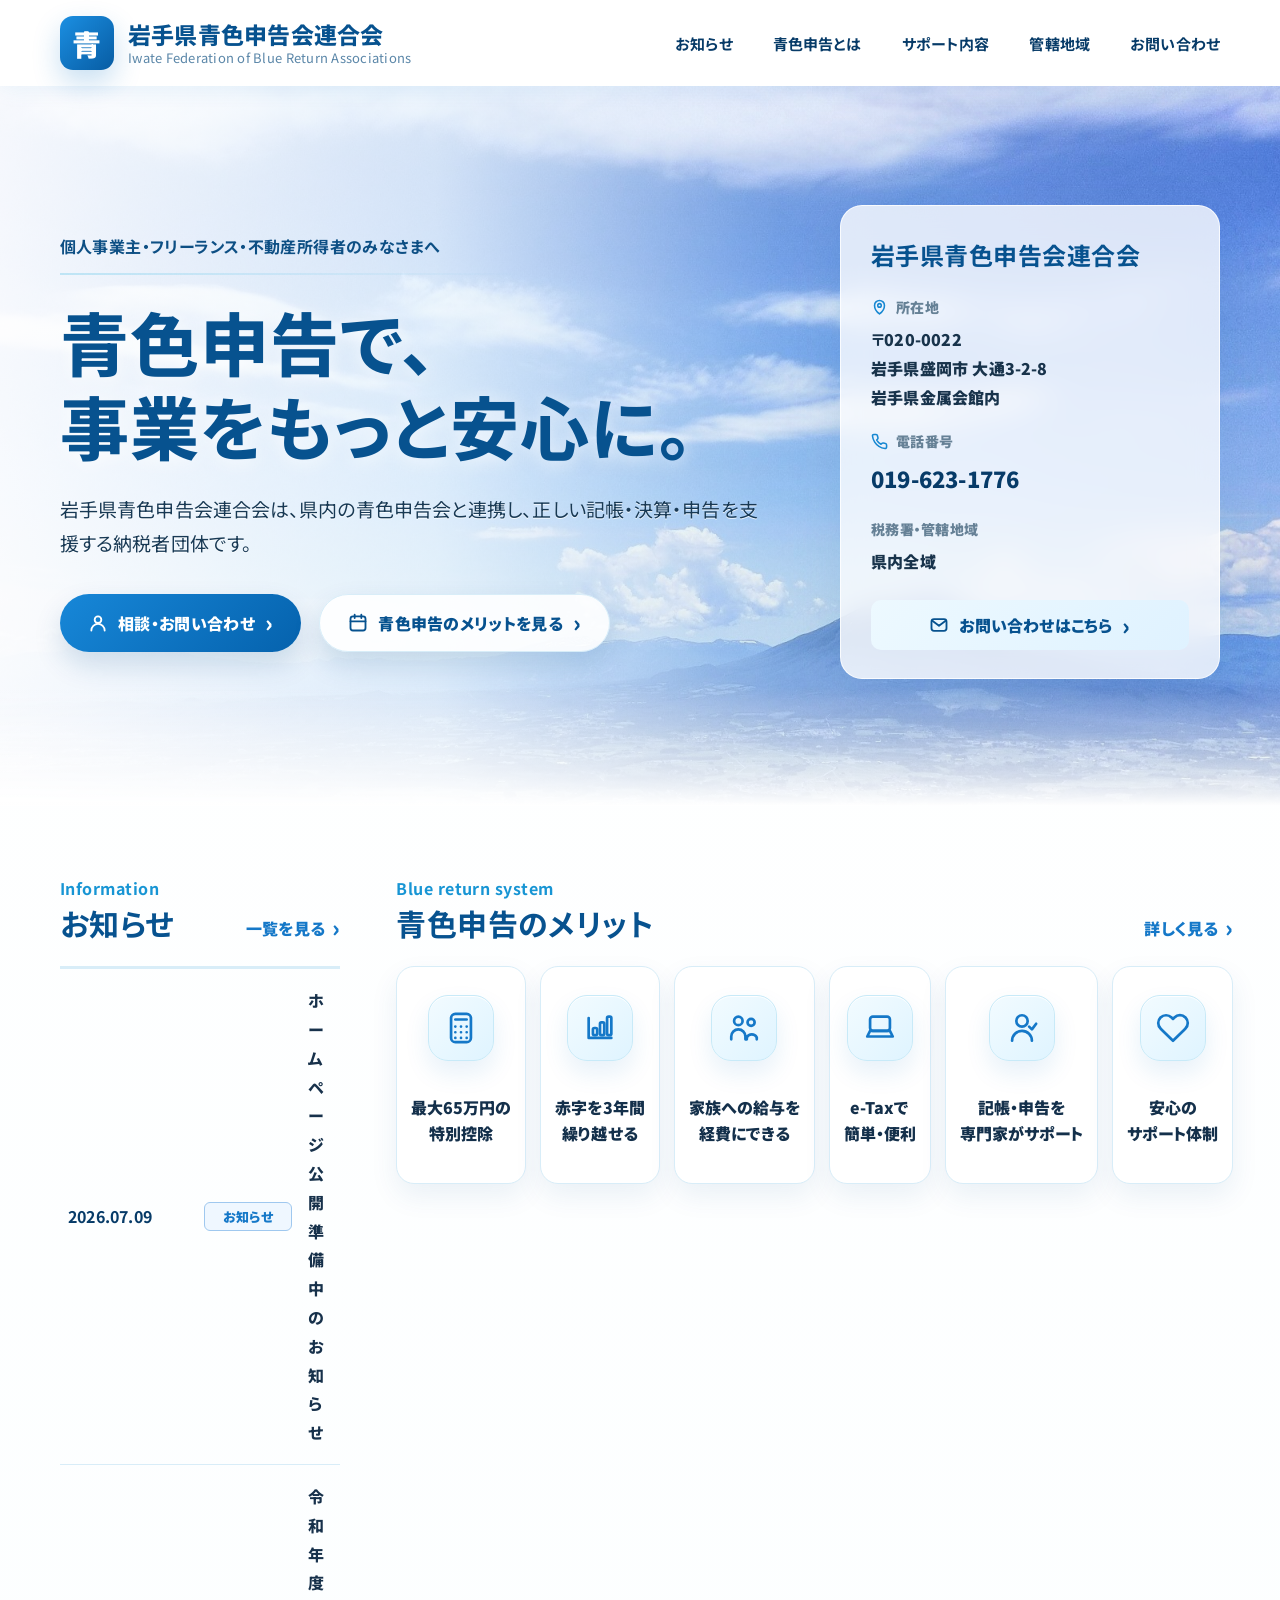
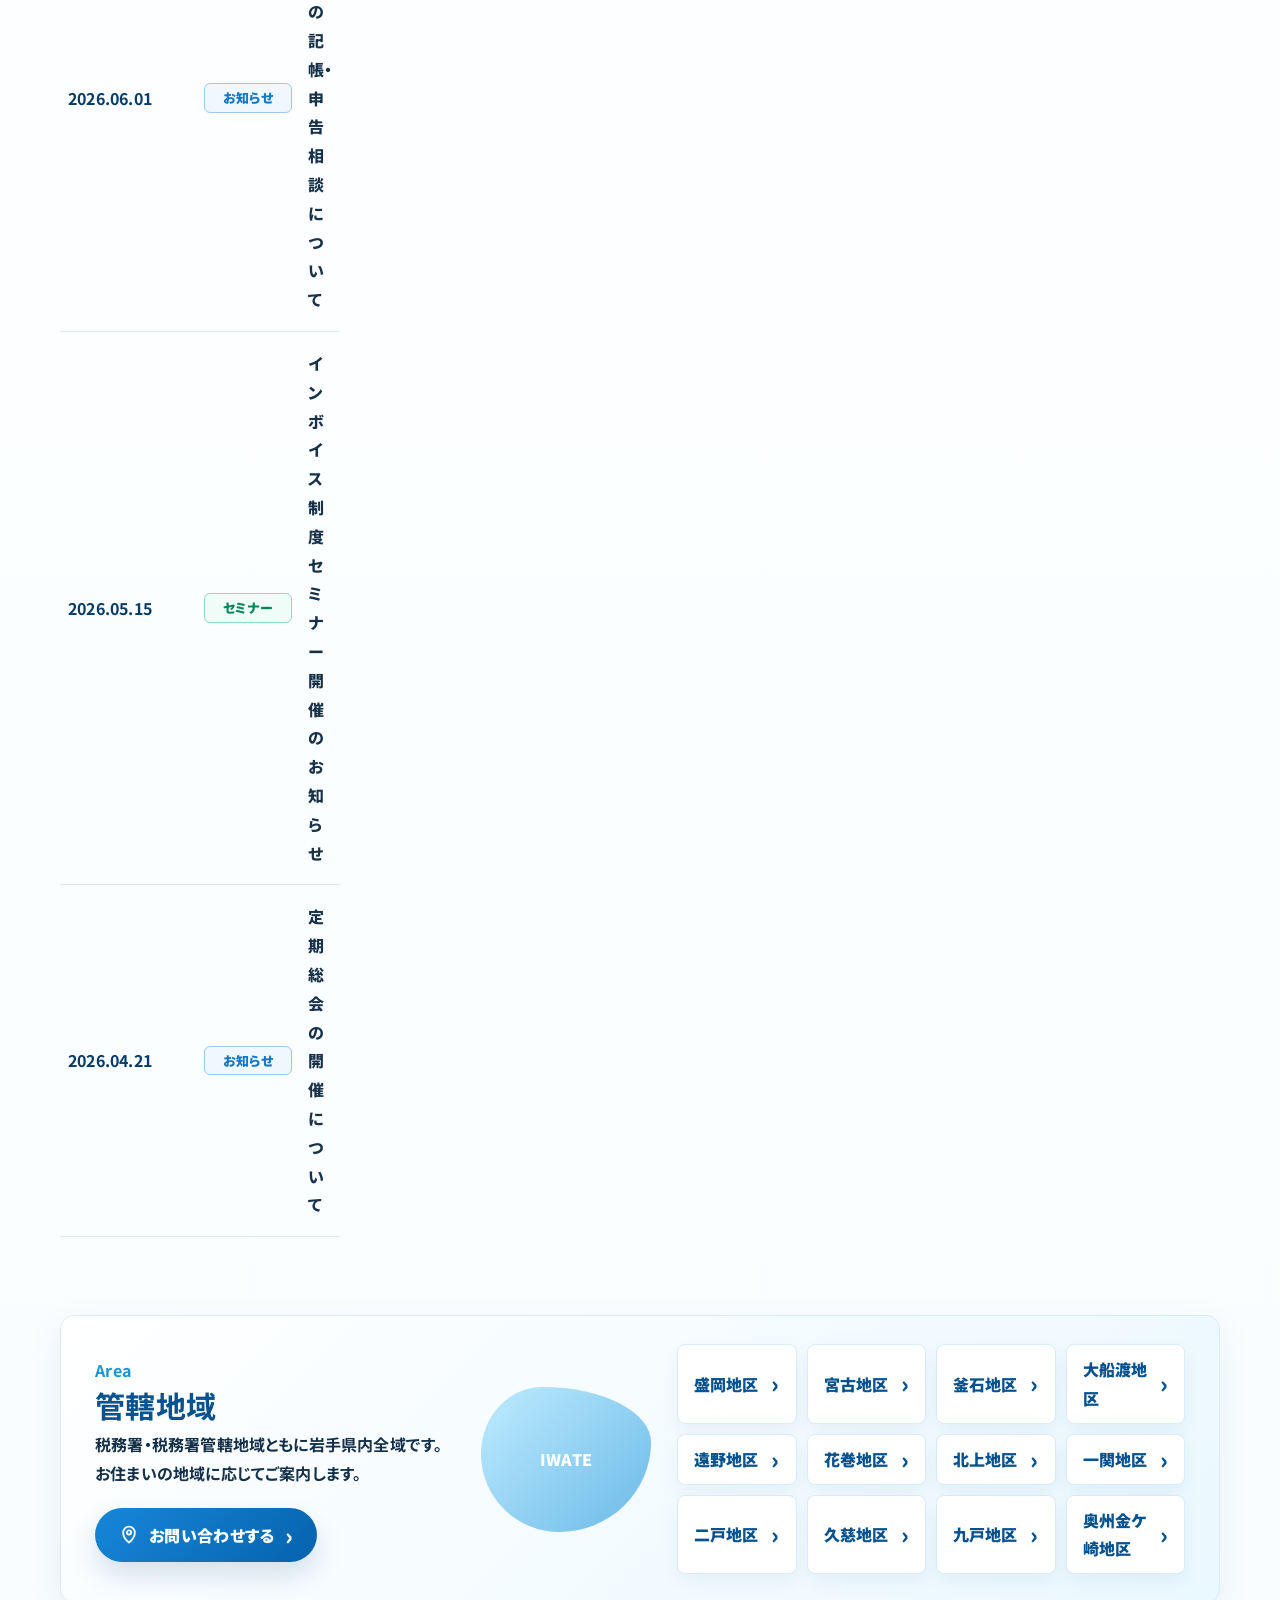
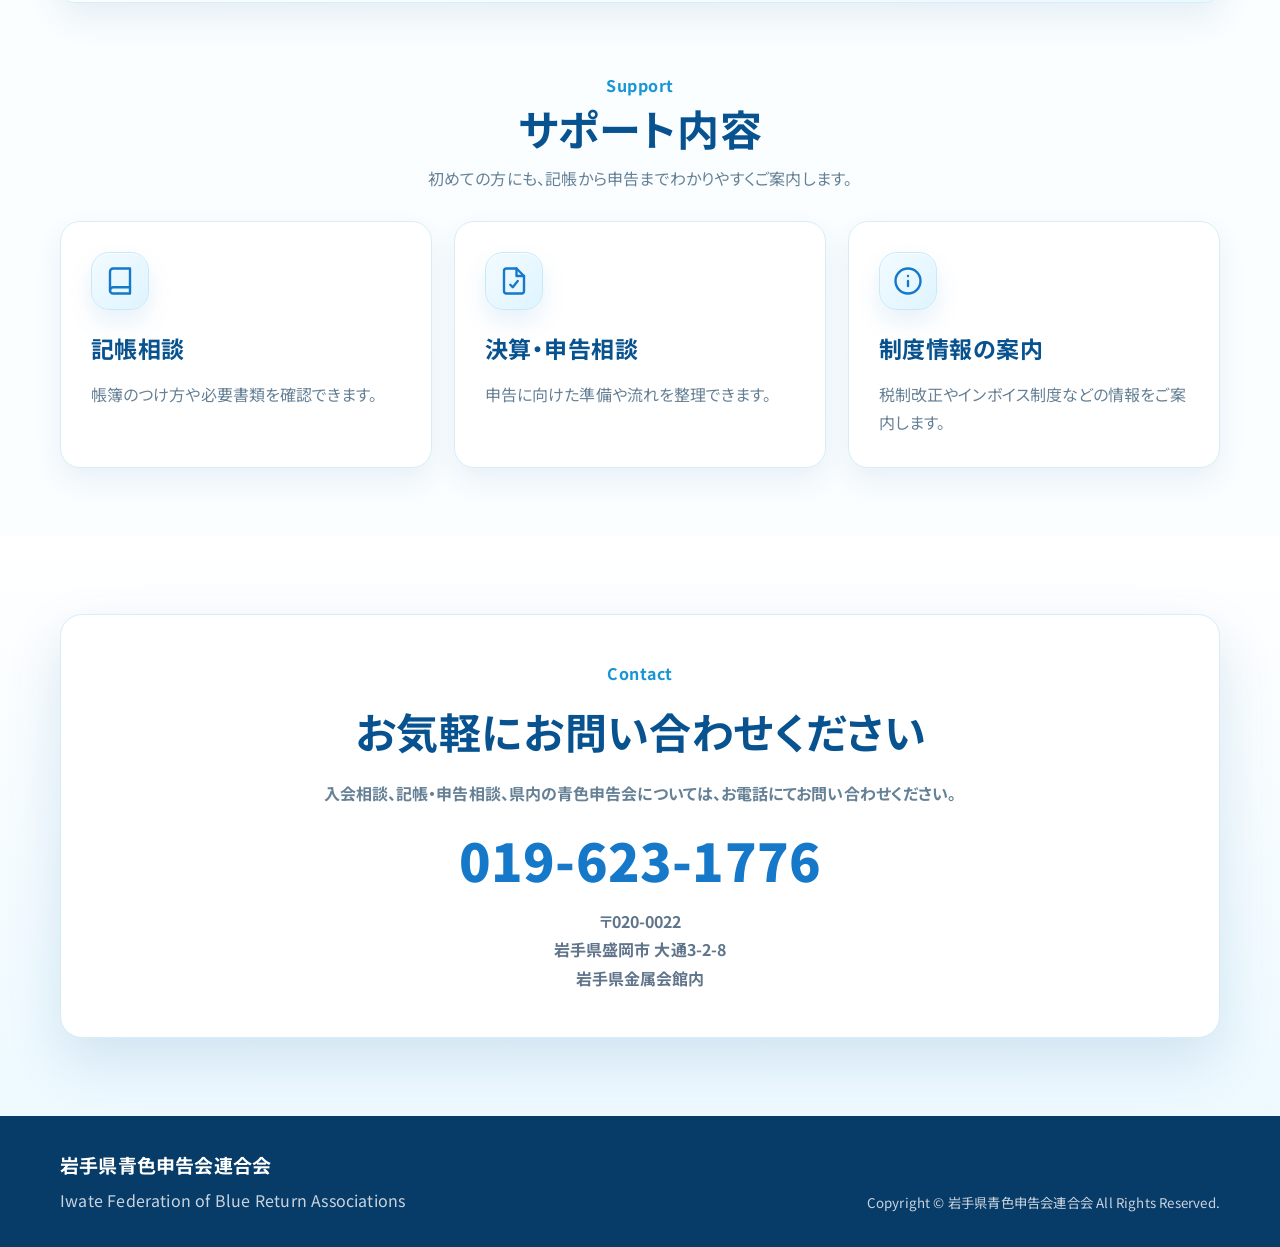
==== commit fc5f562e: "s" ====
--- a/index.html
+++ b/index.html
@@ -3,99 +3,157 @@
 <head>
   <meta charset="utf-8">
   <meta name="viewport" content="width=device-width, initial-scale=1">
-  <title>岩手県青色申告会連合会｜ホームページ新設案</title>
-  <meta name="description" content="岩手県青色申告会連合会のホームページ新設案。岩手県内の個人事業主・フリーランス・不動産所得者の記帳、決算、青色申告をサポートします。">
+  <title>岩手県青色申告会連合会｜記帳・決算・申告を地域でサポート</title>
+  <meta name="description" content="岩手県青色申告会連合会は、岩手県内の個人事業主・フリーランス・不動産所得者の皆さまの記帳、決算、青色申告をサポートします。">
   <link rel="preconnect" href="https://fonts.googleapis.com">
   <link rel="preconnect" href="https://fonts.gstatic.com" crossorigin>
-  <link href="https://fonts.googleapis.com/css2?family=Noto+Sans+JP:wght@400;500;700;800&display=swap" rel="stylesheet">
-  <link rel="stylesheet" href="assets/css/style.css">
+  <link href="https://fonts.googleapis.com/css2?family=Noto+Sans+JP:wght@300;400;500;700;800&display=swap" rel="stylesheet">
+  <link rel="stylesheet" href="style.css">
 </head>
 <body>
+  <svg class="svg-sprite" aria-hidden="true" focusable="false">
+    <symbol id="icon-user" viewBox="0 0 24 24"><path d="M20 21a8 8 0 0 0-16 0"/><circle cx="12" cy="8" r="4"/></symbol>
+    <symbol id="icon-calendar" viewBox="0 0 24 24"><rect x="3" y="4" width="18" height="17" rx="3"/><path d="M8 2v4M16 2v4M3 10h18"/></symbol>
+    <symbol id="icon-mail" viewBox="0 0 24 24"><rect x="3" y="5" width="18" height="14" rx="3"/><path d="m4 7 8 6 8-6"/></symbol>
+    <symbol id="icon-map-pin" viewBox="0 0 24 24"><path d="M12 21s7-5.2 7-12a7 7 0 1 0-14 0c0 6.8 7 12 7 12Z"/><circle cx="12" cy="9" r="2.5"/></symbol>
+    <symbol id="icon-phone" viewBox="0 0 24 24"><path d="M22 16.9v3a2 2 0 0 1-2.2 2 19.8 19.8 0 0 1-8.6-3.1 19.5 19.5 0 0 1-6-6A19.8 19.8 0 0 1 2.1 4.2 2 2 0 0 1 4.1 2h3a2 2 0 0 1 2 1.7c.1 1 .4 1.9.7 2.8a2 2 0 0 1-.5 2.1L8.1 9.9a16 16 0 0 0 6 6l1.3-1.2a2 2 0 0 1 2.1-.5c.9.3 1.8.6 2.8.7a2 2 0 0 1 1.7 2Z"/></symbol>
+    <symbol id="icon-calculator" viewBox="0 0 24 24"><rect x="5" y="2" width="14" height="20" rx="3"/><path d="M8 6h8M8 11h.01M12 11h.01M16 11h.01M8 15h.01M12 15h.01M16 15h.01M8 19h.01M12 19h.01M16 19h.01"/></symbol>
+    <symbol id="icon-chart" viewBox="0 0 24 24"><path d="M4 19V5M4 19h16"/><rect x="7" y="12" width="3" height="5" rx="1"/><rect x="12" y="8" width="3" height="9" rx="1"/><rect x="17" y="4" width="3" height="13" rx="1"/></symbol>
+    <symbol id="icon-family" viewBox="0 0 24 24"><circle cx="8" cy="7" r="3"/><circle cx="17" cy="8" r="2.5"/><path d="M3 20v-2a5 5 0 0 1 10 0v2M14 20v-1.4a4 4 0 0 1 7 0V20"/></symbol>
+    <symbol id="icon-laptop" viewBox="0 0 24 24"><rect x="5" y="4" width="14" height="10" rx="2"/><path d="M3 18h18l-2-4H5l-2 4Z"/></symbol>
+    <symbol id="icon-advisor" viewBox="0 0 24 24"><circle cx="12" cy="7" r="4"/><path d="M5 21a7 7 0 0 1 14 0"/><path d="M17 11l2 2 3-4"/></symbol>
+    <symbol id="icon-heart" viewBox="0 0 24 24"><path d="M20.8 4.6a5.5 5.5 0 0 0-7.8 0L12 5.6l-1-1a5.5 5.5 0 0 0-7.8 7.8l1 1L12 21l7.8-7.6 1-1a5.5 5.5 0 0 0 0-7.8Z"/></symbol>
+    <symbol id="icon-book" viewBox="0 0 24 24"><path d="M4 19.5A2.5 2.5 0 0 1 6.5 17H20"/><path d="M4 4.5A2.5 2.5 0 0 1 6.5 2H20v20H6.5A2.5 2.5 0 0 1 4 19.5v-15Z"/></symbol>
+    <symbol id="icon-file-check" viewBox="0 0 24 24"><path d="M14 2H6a2 2 0 0 0-2 2v16a2 2 0 0 0 2 2h12a2 2 0 0 0 2-2V8Z"/><path d="M14 2v6h6M9 15l2 2 4-5"/></symbol>
+    <symbol id="icon-info" viewBox="0 0 24 24"><circle cx="12" cy="12" r="10"/><path d="M12 16v-4M12 8h.01"/></symbol>
+  </svg>
   <header class="site-header">
-    <div class="container header-inner">
-      <a class="brand" href="./">
+    <div class="wrap header-inner">
+      <a class="brand" href="#top" aria-label="岩手県青色申告会連合会トップ">
         <span class="brand-mark">青</span>
-        <span><strong>岩手県青色申告会連合会</strong><small>Iwate Federation of Blue Return Associations</small></span>
+        <span class="brand-text">
+          <strong>岩手県青色申告会連合会</strong>
+          <small>Iwate Federation of Blue Return Associations</small>
+        </span>
       </a>
-      <nav class="nav">
-        <a href="news/">お知らせ</a>
-        <a href="about/">青色申告とは</a>
-        <a href="#benefit">メリット</a>
-        <a href="area/">管轄地域</a>
-        <a href="contact/">お問い合わせ</a>
+      <nav class="nav" aria-label="主要メニュー">
+        <a href="#news">お知らせ</a>
+        <a href="#blue">青色申告とは</a>
+        <a href="#support">サポート内容</a>
+        <a href="#area">管轄地域</a>
+        <a href="#contact">お問い合わせ</a>
       </nav>
     </div>
   </header>
 
-  <main>
+  <main id="top">
     <section class="hero">
-      <div class="hero-overlay"></div>
-      <div class="container hero-inner">
+      <div class="hero-overlay" aria-hidden="true"></div>
+      <div class="wrap hero-inner">
         <div class="hero-copy">
           <p class="eyebrow">個人事業主・フリーランス・不動産所得者のみなさまへ</p>
           <h1>青色申告で、<br>事業をもっと安心に。</h1>
-          <p>岩手県青色申告会連合会は、県内の青色申告会と連携し、正しい記帳・決算・申告を支援する納税者団体です。</p>
-          <div class="hero-actions">
-            <a class="btn btn-primary" href="contact/">相談・お問い合わせ</a>
-            <a class="btn btn-white" href="#benefit">メリットを見る</a>
+          <p class="lead">岩手県青色申告会連合会は、県内の青色申告会と連携し、正しい記帳・決算・申告を支援する納税者団体です。</p>
+          <div class="hero-buttons">
+            <a class="btn primary" href="#contact"><svg class="btn-icon"><use href="#icon-user"/></svg><span>相談・お問い合わせ</span></a>
+            <a class="btn secondary" href="#blue"><svg class="btn-icon"><use href="#icon-calendar"/></svg><span>青色申告のメリットを見る</span></a>
           </div>
         </div>
-        <aside class="glass-card">
+        <aside class="contact-card" aria-label="連絡先情報">
           <h2>岩手県青色申告会連合会</h2>
           <dl>
-            <dt>所在地</dt><dd>〒020-0022<br>岩手県盛岡市 大通3-2-8<br>岩手県金属会館内</dd>
-            <dt>電話番号</dt><dd><a href="tel:0196231776">019-623-1776</a></dd>
-            <dt>管轄地域</dt><dd>県内全域</dd>
+            <dt><svg class="text-icon"><use href="#icon-map-pin"/></svg>所在地</dt>
+            <dd>〒020-0022<br>岩手県盛岡市 大通3-2-8<br>岩手県金属会館内</dd>
+            <dt><svg class="text-icon"><use href="#icon-phone"/></svg>電話番号</dt>
+            <dd><a href="tel:0196231776">019-623-1776</a></dd>
+            <dt>税務署・管轄地域</dt>
+            <dd>県内全域</dd>
           </dl>
+          <a class="card-link" href="#contact"><svg class="btn-icon"><use href="#icon-mail"/></svg>お問い合わせはこちら</a>
         </aside>
       </div>
     </section>
 
-    <section class="section container split">
-      <div>
-        <div class="section-head row"><div><p class="label">NEWS</p><h2>お知らせ</h2></div><a class="text-link" href="news/">一覧を見る</a></div>
+    <section id="news" class="section top-block wrap">
+      <div class="news-area">
+        <div class="section-head compact">
+          <div>
+            <span>Information</span>
+            <h2>お知らせ</h2>
+          </div>
+          <a class="more" href="#">一覧を見る</a>
+        </div>
         <div class="news-list">
-          <article><time>2026.07.09</time><span>ホームページ新設に向けたデザイン案を作成しました。</span></article>
-          <article><time>2026.07.01</time><span>青色申告・記帳相談に関する情報を掲載予定です。</span></article>
-          <article><time>2026.06.20</time><span>会員向けのお知らせを順次更新していきます。</span></article>
+          <article><time datetime="2026-07-09">2026.07.09</time><em>お知らせ</em><a href="#">ホームページ公開準備中のお知らせ</a></article>
+          <article><time datetime="2026-06-01">2026.06.01</time><em>お知らせ</em><a href="#">令和年度の記帳・申告相談について</a></article>
+          <article><time datetime="2026-05-15">2026.05.15</time><em class="green">セミナー</em><a href="#">インボイス制度セミナー開催のお知らせ</a></article>
+          <article><time datetime="2026-04-21">2026.04.21</time><em>お知らせ</em><a href="#">定期総会の開催について</a></article>
         </div>
       </div>
-      <div class="about-card">
-        <p class="label">ABOUT</p><h2>青色申告とは</h2>
-        <p>日々の取引を正しく記帳し、所得税の申告を行う制度です。特別控除や赤字の繰越など、事業を続けるうえで役立つメリットがあります。</p>
-        <a class="btn btn-outline" href="about/">詳しく見る</a>
-      </div>
-    </section>
 
-    <section id="benefit" class="section benefit-section">
-      <div class="container">
-        <div class="section-head center"><p class="label">BENEFIT</p><h2>青色申告の主なメリット</h2></div>
+      <div id="blue" class="benefits-area">
+        <div class="section-head compact">
+          <div>
+            <span>Blue return system</span>
+            <h2>青色申告のメリット</h2>
+          </div>
+          <a class="more" href="#">詳しく見る</a>
+        </div>
         <div class="benefit-grid">
-          <article class="benefit-card"><div class="icon">□</div><h3>最大65万円の<br>特別控除</h3><p>一定の要件を満たすことで、所得から控除できます。</p></article>
-          <article class="benefit-card"><div class="icon">↗</div><h3>赤字を3年間<br>繰り越せる</h3><p>事業の状況に合わせた申告に役立ちます。</p></article>
-          <article class="benefit-card"><div class="icon">◎</div><h3>家族への給与を<br>経費にできる</h3><p>専従者給与として必要経費にできる場合があります。</p></article>
-          <article class="benefit-card"><div class="icon">▭</div><h3>e-Taxで<br>簡単・便利</h3><p>電子申告により、申告手続きがよりスムーズになります。</p></article>
-          <article class="benefit-card"><div class="icon">✓</div><h3>記帳・申告を<br>専門家がサポート</h3><p>日々の帳簿づけから決算まで相談できます。</p></article>
-          <article class="benefit-card"><div class="icon">♡</div><h3>安心の<br>サポート体制</h3><p>県内全域の会員を地域に根ざして支援します。</p></article>
+          <article><span class="icon-box"><svg><use href="#icon-calculator"/></svg></span><p><span>最大65万円の</span><span>特別控除</span></p></article>
+          <article><span class="icon-box"><svg><use href="#icon-chart"/></svg></span><p><span>赤字を3年間</span><span>繰り越せる</span></p></article>
+          <article><span class="icon-box"><svg><use href="#icon-family"/></svg></span><p><span>家族への給与を</span><span>経費にできる</span></p></article>
+          <article><span class="icon-box"><svg><use href="#icon-laptop"/></svg></span><p><span>e-Taxで</span><span>簡単・便利</span></p></article>
+          <article><span class="icon-box"><svg><use href="#icon-advisor"/></svg></span><p><span>記帳・申告を</span><span>専門家がサポート</span></p></article>
+          <article><span class="icon-box"><svg><use href="#icon-heart"/></svg></span><p><span>安心の</span><span>サポート体制</span></p></article>
         </div>
       </div>
     </section>
 
-    <section class="section container area-panel">
-      <div><p class="label">AREA</p><h2>管轄地域</h2><p>税務署・税務署管轄地域ともに、岩手県内全域を対象としています。</p></div>
-      <a class="btn btn-primary" href="area/">管轄地域を見る</a>
+    <section id="area" class="area-panel wrap">
+      <div class="area-copy">
+        <span>Area</span>
+        <h2>管轄地域</h2>
+        <p>税務署・税務署管轄地域ともに岩手県内全域です。お住まいの地域に応じてご案内します。</p>
+        <a class="btn primary small" href="#contact"><svg class="btn-icon"><use href="#icon-map-pin"/></svg>お問い合わせする</a>
+      </div>
+      <div class="map-shape" aria-hidden="true">IWATE</div>
+      <div class="area-buttons">
+        <a href="#contact">盛岡地区</a><a href="#contact">宮古地区</a><a href="#contact">釜石地区</a><a href="#contact">大船渡地区</a>
+        <a href="#contact">遠野地区</a><a href="#contact">花巻地区</a><a href="#contact">北上地区</a><a href="#contact">一関地区</a>
+        <a href="#contact">二戸地区</a><a href="#contact">久慈地区</a><a href="#contact">九戸地区</a><a href="#contact">奥州金ケ崎地区</a>
+      </div>
     </section>
 
-    <section class="section contact-cta">
-      <div class="container contact-panel">
-        <p class="label">CONTACT</p><h2>お問い合わせ</h2>
-        <p>記帳・決算・申告に関するご相談は、岩手県青色申告会連合会までお問い合わせください。</p>
+    <section id="support" class="section support wrap">
+      <div class="section-head center">
+        <span>Support</span>
+        <h2>サポート内容</h2>
+        <p>初めての方にも、記帳から申告までわかりやすくご案内します。</p>
+      </div>
+      <div class="support-grid">
+        <article><span class="support-icon"><svg><use href="#icon-book"/></svg></span><h3>記帳相談</h3><p>帳簿のつけ方や必要書類を確認できます。</p></article>
+        <article><span class="support-icon"><svg><use href="#icon-file-check"/></svg></span><h3>決算・申告相談</h3><p>申告に向けた準備や流れを整理できます。</p></article>
+        <article><span class="support-icon"><svg><use href="#icon-info"/></svg></span><h3>制度情報の案内</h3><p>税制改正やインボイス制度などの情報をご案内します。</p></article>
+      </div>
+    </section>
+
+    <section id="contact" class="contact">
+      <div class="wrap contact-inner">
+        <span>Contact</span>
+        <h2>お気軽にお問い合わせください</h2>
+        <p>入会相談、記帳・申告相談、県内の青色申告会については、お電話にてお問い合わせください。</p>
         <a class="phone" href="tel:0196231776">019-623-1776</a>
-        <p>〒020-0022 岩手県盛岡市 大通3-2-8 岩手県金属会館内</p>
+        <address>〒020-0022<br>岩手県盛岡市 大通3-2-8<br>岩手県金属会館内</address>
       </div>
     </section>
   </main>
 
-  <footer class="footer"><div class="container footer-inner"><p><strong>岩手県青色申告会連合会</strong><br>青色申告で、事業をもっと安心に。</p><small>&copy; Iwate Federation of Blue Return Associations.</small></div></footer>
+  <footer class="footer">
+    <div class="wrap footer-inner">
+      <div><strong>岩手県青色申告会連合会</strong><p>Iwate Federation of Blue Return Associations</p></div>
+      <small>Copyright © 岩手県青色申告会連合会 All Rights Reserved.</small>
+    </div>
+  </footer>
 </body>
 </html>
--- a/style.css
+++ b/style.css
@@ -0,0 +1,67 @@
+:root{
+  --blue:#1578c8;
+  --deep:#07528f;
+  --navy:#073b68;
+  --sky:#edf9ff;
+  --aqua:#62c6e8;
+  --orange:#f7a928;
+  --green:#2fbf8f;
+  --text:#14304a;
+  --muted:#668196;
+  --line:#d8edf8;
+  --white:#fff;
+  --shadow:0 22px 55px rgba(13,93,154,.14);
+}
+*{box-sizing:border-box}
+html{scroll-behavior:smooth}
+body{margin:0;color:var(--text);font-family:"Noto Sans JP","Hiragino Sans","Yu Gothic",Meiryo,sans-serif;line-height:1.8;letter-spacing:.012em;font-feature-settings:"palt" 1;background:linear-gradient(180deg,#ffffff 0%,#f8fdff 100%)}
+a{text-decoration:none;color:inherit}
+.wrap{width:min(1540px,calc(100% - 120px));margin:auto}
+.site-header{position:sticky;top:0;z-index:50;background:rgba(255,255,255,.96);backdrop-filter:blur(14px);box-shadow:0 2px 22px rgba(21,120,200,.09)}
+.header-inner{height:86px;display:flex;align-items:center;gap:36px}
+.brand{display:flex;align-items:center;gap:14px;margin-right:auto}
+.brand-mark{width:54px;height:54px;border-radius:13px;display:grid;place-items:center;background:linear-gradient(135deg,#1b8fe2,#075ca3);color:#fff;font-size:29px;font-weight:900;box-shadow:0 12px 28px rgba(21,120,200,.24)}
+.brand strong{display:block;color:var(--deep);font-size:23px;line-height:1.18;letter-spacing:.01em;font-weight:800}
+.brand small{display:block;color:#5a86a8;font-size:13px;margin-top:2px;line-height:1.2;letter-spacing:.02em}
+.nav{display:flex;align-items:center;gap:40px;color:var(--navy);font-weight:700;font-size:15px;letter-spacing:.01em}
+.nav a{position:relative;white-space:nowrap}.nav a:after{content:"";position:absolute;left:0;right:0;bottom:-10px;height:3px;background:var(--orange);transform:scaleX(0);transition:.25s}.nav a:hover:after{transform:scaleX(1)}
+.hero{position:relative;min-height:720px;overflow:hidden;background:#eaf7ff url("hero-iwatesan.jpg") center center/cover no-repeat}
+.hero:before{content:"";position:absolute;inset:0;background:linear-gradient(180deg,rgba(255,255,255,.04),rgba(5,74,126,.14))}
+.hero-overlay{position:absolute;inset:0;background:linear-gradient(90deg,rgba(255,255,255,.94) 0%,rgba(242,251,255,.82) 34%,rgba(225,246,255,.34) 61%,rgba(255,255,255,.05) 100%)}
+.hero-inner{position:relative;display:grid;grid-template-columns:minmax(520px,1fr) 380px;gap:76px;align-items:center;min-height:720px;padding:78px 0 86px}
+.eyebrow{display:inline-block;margin:0 0 24px;color:#0d4f84;font-weight:700;font-size:16px;letter-spacing:.025em}.eyebrow:after{content:"";display:block;width:460px;max-width:100%;height:2px;background:linear-gradient(90deg,var(--aqua),transparent);margin-top:12px;opacity:.35}
+.hero h1{margin:0;color:var(--deep);font-size:clamp(48px,5.4vw,76px);line-height:1.22;letter-spacing:.015em;font-weight:800;text-shadow:0 3px 18px rgba(255,255,255,.72)}
+.lead{margin:24px 0 0;max-width:700px;font-size:19px;font-weight:400;color:#183954;text-shadow:0 1px 0 rgba(255,255,255,.8);letter-spacing:.005em}
+.hero-buttons{display:flex;flex-wrap:wrap;gap:18px;margin-top:34px}.btn{display:inline-flex;align-items:center;justify-content:center;gap:10px;min-height:58px;border-radius:999px;font-weight:900;letter-spacing:.02em;padding:0 28px;box-shadow:0 13px 28px rgba(0,73,135,.16)}.btn:after,.card-link:after,.more:after,.area-buttons a:after{content:"›";font-size:23px;line-height:1}.primary{background:linear-gradient(135deg,#1787d8,#0562ad);color:#fff}.secondary{background:rgba(255,255,255,.88);color:var(--deep);border:1px solid var(--line)}.small{min-height:54px;padding:0 24px}
+.contact-card{background:rgba(255,255,255,.78);backdrop-filter:blur(14px);border:1px solid rgba(255,255,255,.8);border-radius:22px;padding:32px 30px 28px;box-shadow:var(--shadow)}.contact-card h2{margin:0 0 22px;color:var(--deep);font-size:24px;line-height:1.45;letter-spacing:.02em}.contact-card dl{margin:0}.contact-card dt{font-size:14px;color:var(--muted);font-weight:900;margin-top:18px;display:flex;align-items:center;gap:8px;letter-spacing:.02em}.contact-card dd{margin:5px 0 0;font-weight:900;color:#18334b;letter-spacing:.012em}.contact-card a[href^="tel"]{font-size:22px;color:var(--navy)}.card-link{display:flex;align-items:center;justify-content:center;gap:10px;margin-top:24px;background:linear-gradient(135deg,#edf9ff,#dff2ff);color:var(--deep);font-weight:900;border-radius:10px;min-height:50px}
+.section{padding:68px 0}.top-block{display:grid;grid-template-columns:.95fr 1.45fr;gap:56px;align-items:start}.section-head{display:flex;align-items:flex-end;justify-content:space-between;gap:20px;margin-bottom:24px}.section-head.center{display:block;text-align:center}.section-head span,.area-copy span,.contact span{display:block;color:#1795d4;font-weight:700;letter-spacing:.03em}.section-head h2,.area-copy h2{margin:2px 0 0;color:var(--deep);font-size:30px;line-height:1.25;letter-spacing:.02em}.section-head.center h2{font-size:42px}.section-head p{margin:10px 0 0;color:var(--muted)}.more{display:inline-flex;align-items:center;gap:7px;color:var(--blue);font-weight:900;white-space:nowrap}
+.news-list{border-top:3px solid var(--line)}.news-list article{display:grid;grid-template-columns:120px 88px 1fr;gap:16px;align-items:center;padding:17px 8px;border-bottom:1px solid var(--line)}.news-list time{font-weight:700;color:var(--navy)}.news-list em{font-style:normal;text-align:center;border:1px solid #9fc8ef;background:#eff7ff;color:var(--blue);border-radius:6px;font-size:13px;font-weight:900;padding:2px 8px}.news-list em.green{color:#07865c;border-color:#91d9bf;background:#effcf7}.news-list a{font-weight:800;color:#17314b}
+.benefit-grid{display:grid;grid-template-columns:repeat(6,1fr);gap:14px;align-items:stretch}
+.benefit-grid article{min-height:216px;background:#fff;border:1px solid var(--line);border-radius:18px;padding:28px 14px 24px;text-align:center;box-shadow:0 12px 28px rgba(0,73,135,.08);display:flex;flex-direction:column;align-items:center;justify-content:flex-start}
+.benefit-grid p{min-height:76px;width:100%;margin:0;color:#14304b;font-weight:900;font-size:16px;line-height:1.62;letter-spacing:.002em;display:flex;flex-direction:column;align-items:center;justify-content:center;text-align:center;word-break:keep-all;line-break:strict}
+.benefit-grid p span{display:block;white-space:nowrap}
+.area-panel{margin-top:10px;background:linear-gradient(135deg,#ffffff,#eaf8ff);border:1px solid var(--line);border-radius:14px;padding:28px 34px;display:grid;grid-template-columns:360px 170px 1fr;gap:26px;align-items:center;box-shadow:0 13px 34px rgba(0,73,135,.09)}.area-copy h2{font-size:30px}.area-copy p{margin:6px 0 20px;font-weight:700}.map-shape{height:145px;display:grid;place-items:center;color:#fff;font-weight:900;letter-spacing:.02em;border-radius:36% 64% 54% 46%/46% 38% 62% 54%;background:linear-gradient(135deg,#b9eaff,#5cb3e6);opacity:.9}.area-buttons{display:grid;grid-template-columns:repeat(4,1fr);gap:10px}.area-buttons a{background:#fff;border:1px solid var(--line);border-radius:8px;color:var(--deep);font-weight:900;padding:10px 16px;display:flex;align-items:center;justify-content:space-between;box-shadow:0 8px 18px rgba(0,73,135,.06)}
+.support-grid{display:grid;grid-template-columns:repeat(3,1fr);gap:22px;margin-top:28px}.support-grid article{border:1px solid var(--line);border-radius:20px;padding:30px;background:#fff;box-shadow:0 12px 28px rgba(0,73,135,.07)}.support-grid h3{margin:18px 0 10px;color:var(--deep);font-size:23px;letter-spacing:.02em}.support-grid p{margin:0;color:var(--muted)}
+.contact{padding:78px 0;background:linear-gradient(180deg,#ffffff,#edf9ff)}.contact-inner{text-align:center;background:#fff;border:1px solid var(--line);border-radius:22px;padding:44px 24px;box-shadow:var(--shadow)}.contact h2{margin:5px 0 10px;color:var(--deep);font-size:42px}.contact p{margin:0 auto 14px;max-width:760px;color:var(--muted);font-weight:700}.phone{display:inline-block;color:var(--blue);font-size:52px;font-weight:900;line-height:1.1;margin:10px 0 18px}.contact address{font-style:normal;color:#60758b;font-weight:700}.footer{background:var(--navy);color:#fff;padding:32px 0}.footer-inner{display:flex;align-items:flex-end;justify-content:space-between;gap:24px}.footer strong{font-size:19px}.footer p{margin:4px 0 0;opacity:.78}.footer small{opacity:.78}
+
+.svg-sprite{position:absolute;width:0;height:0;overflow:hidden}
+.btn-icon{width:20px;height:20px;stroke:currentColor;stroke-width:2.2;fill:none;stroke-linecap:round;stroke-linejoin:round;flex:0 0 auto}
+.text-icon{width:17px;height:17px;stroke:currentColor;stroke-width:2.2;fill:none;stroke-linecap:round;stroke-linejoin:round;flex:0 0 auto;color:#1687d1}
+.icon-box,.support-icon{display:grid;place-items:center;background:linear-gradient(135deg,#f2fbff,#dff4ff);border:1px solid #c8eaf8;color:var(--blue);box-shadow:inset 0 1px 0 rgba(255,255,255,.9),0 12px 24px rgba(21,120,200,.1)}
+.icon-box{width:66px;height:66px;border-radius:20px;margin:0 0 22px;flex:0 0 66px}
+.icon-box svg{width:34px;height:34px;stroke:currentColor;stroke-width:1.9;fill:none;stroke-linecap:round;stroke-linejoin:round;display:block}
+.support-icon{width:58px;height:58px;border-radius:18px}
+.support-icon svg{width:30px;height:30px;stroke:currentColor;stroke-width:1.9;fill:none;stroke-linecap:round;stroke-linejoin:round}
+.section-head h2,.area-copy h2,.contact h2{letter-spacing:.015em}
+.news-list a,.area-buttons a,.support-grid p,.contact p,.contact address{letter-spacing:.005em}
+@media(max-width:1100px){.wrap{width:min(100% - 44px,1540px)}.nav{display:none}.hero-inner,.top-block,.area-panel{grid-template-columns:1fr}.contact-card{max-width:520px}.benefit-grid{grid-template-columns:repeat(3,1fr)}.area-buttons{grid-template-columns:repeat(2,1fr)}.map-shape{display:none}}
+@media(max-width:680px){.benefit-grid article{min-height:190px}.benefit-grid p{min-height:auto;font-size:17px}.wrap{width:min(100% - 28px,1540px)}.header-inner{height:auto;padding:14px 0}.brand-mark{width:46px;height:46px;font-size:24px}.brand strong{font-size:17px}.brand small{font-size:10px}.hero{min-height:auto;background-position:center top}.hero-inner{grid-template-columns:1fr;min-height:auto;padding:52px 0}.hero-overlay{background:rgba(255,255,255,.78)}.hero h1{font-size:38px}.lead{font-size:16px}.btn{width:100%}.contact-card{padding:24px}.top-block{gap:34px}.news-list article{grid-template-columns:1fr;gap:5px}.benefit-grid,.support-grid,.area-buttons{grid-template-columns:1fr}.area-panel{padding:22px}.contact h2,.section-head.center h2{font-size:30px}.phone{font-size:36px}.footer-inner{flex-direction:column;align-items:flex-start}}
+
+
+/* Refresh details */
+.hero-copy{animation:fadeUp .7s ease both}
+.contact-card{animation:fadeUp .8s ease .08s both}
+@keyframes fadeUp{from{opacity:0;transform:translateY(18px)}to{opacity:1;transform:none}}
+.btn,.benefit-grid article,.support-grid article,.area-buttons a{transition:transform .25s ease,box-shadow .25s ease,border-color .25s ease}
+.btn:hover,.benefit-grid article:hover,.support-grid article:hover,.area-buttons a:hover{transform:translateY(-3px);box-shadow:0 18px 34px rgba(21,120,200,.15);border-color:#b8e2f8}
+.hero:after{content:"";position:absolute;left:0;right:0;bottom:0;height:120px;background:linear-gradient(180deg,rgba(255,255,255,0),#fff);pointer-events:none}
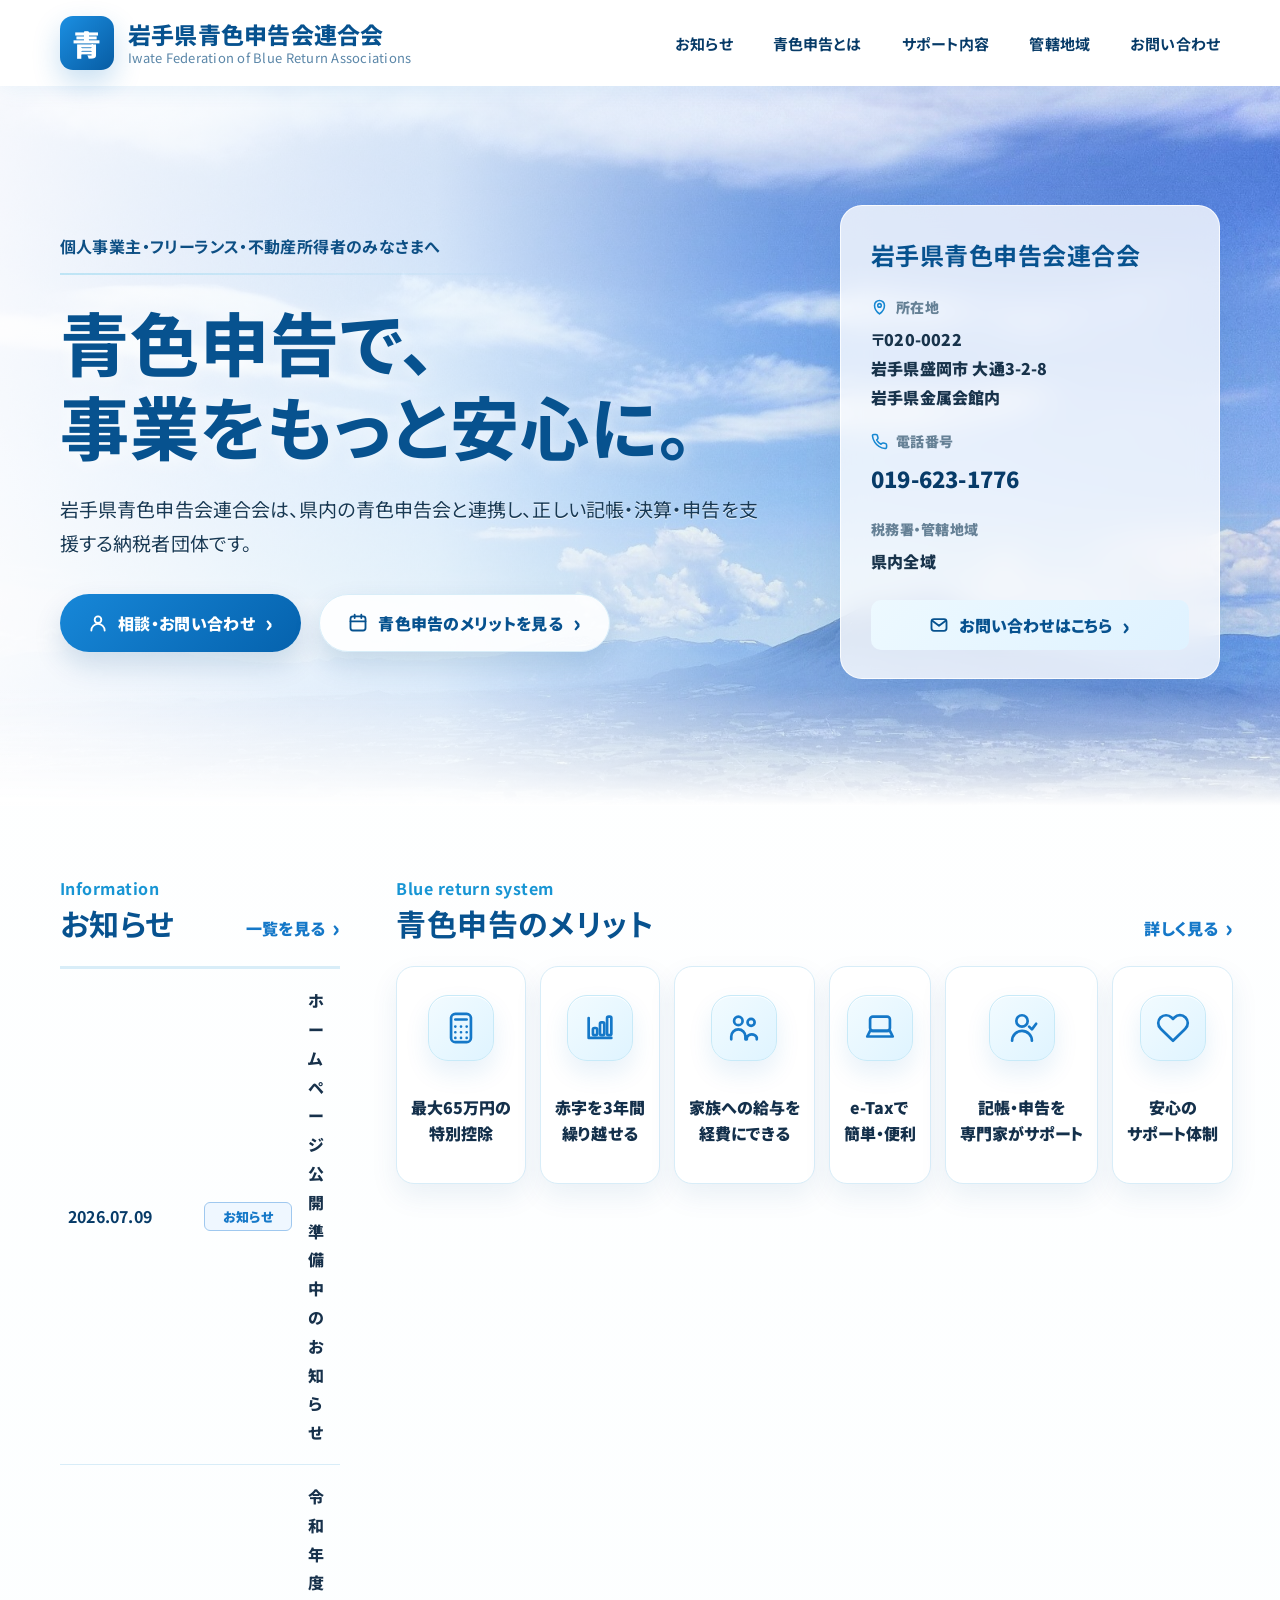
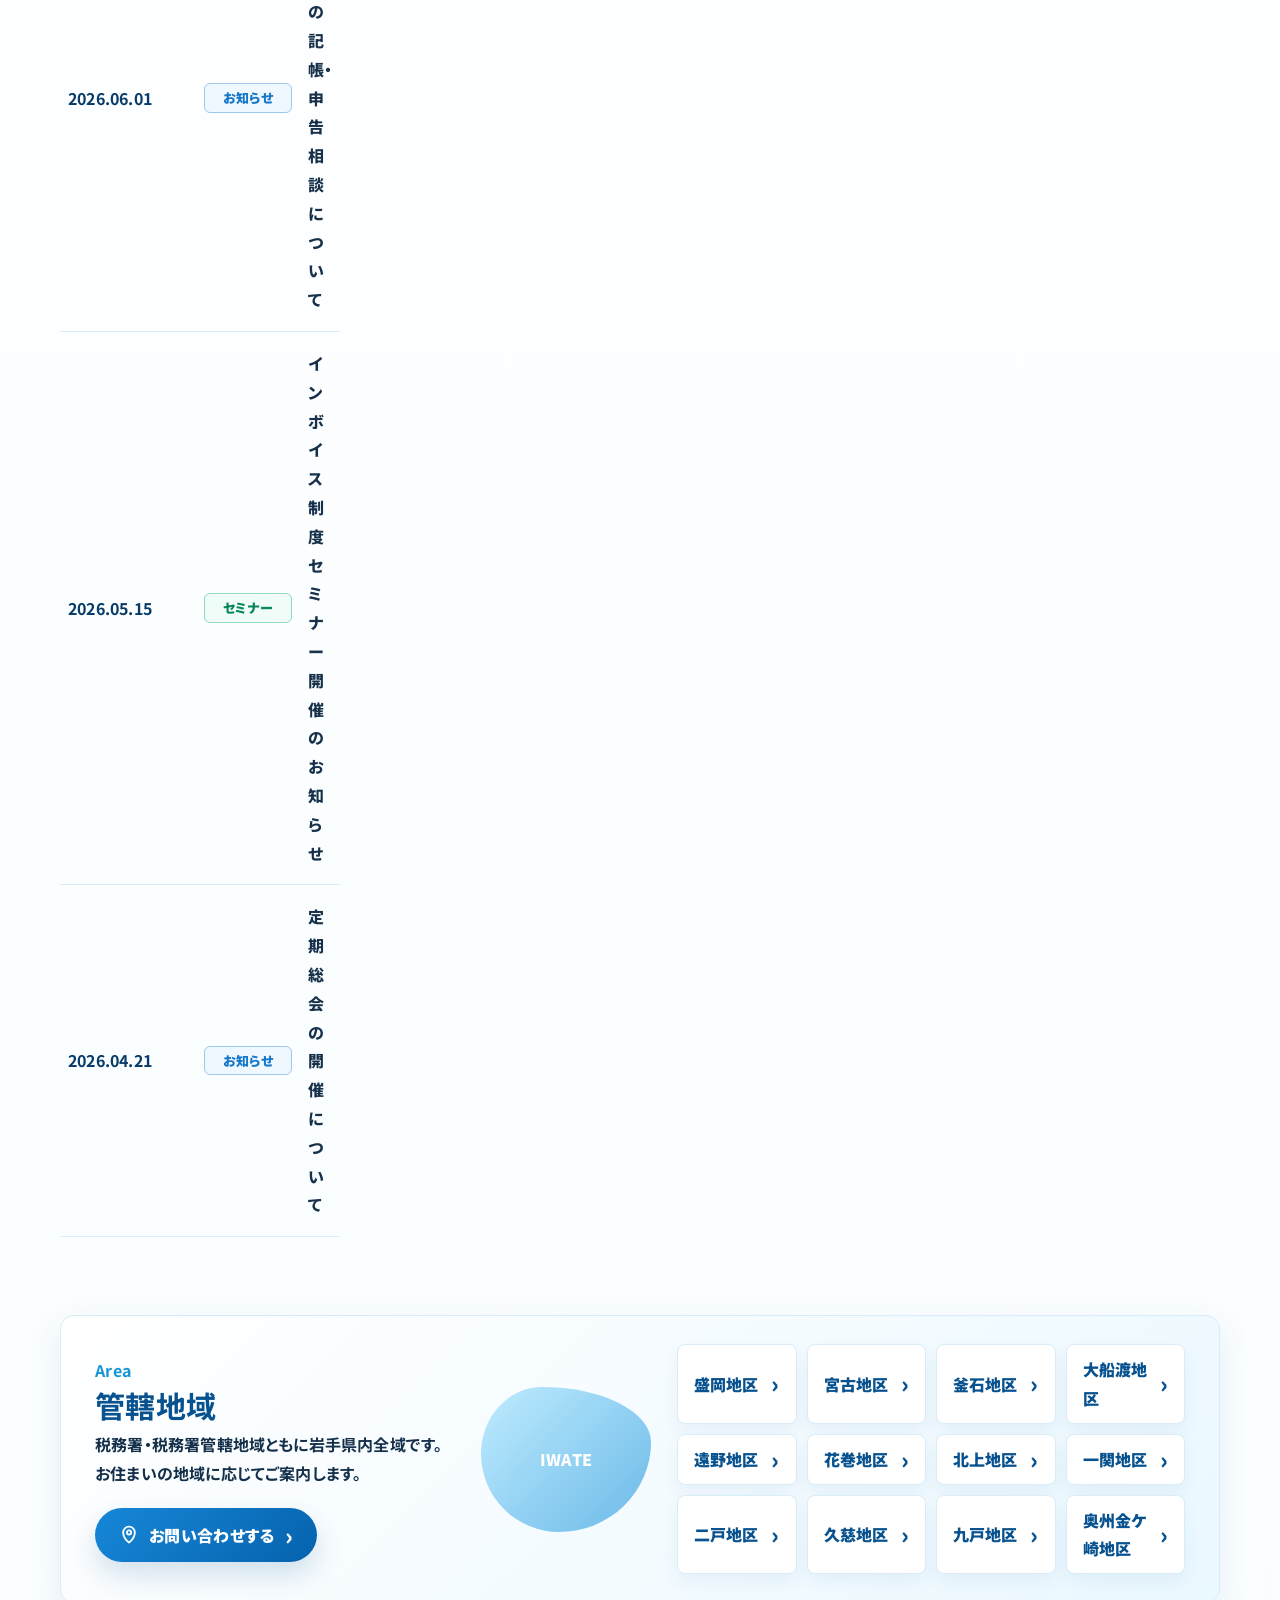
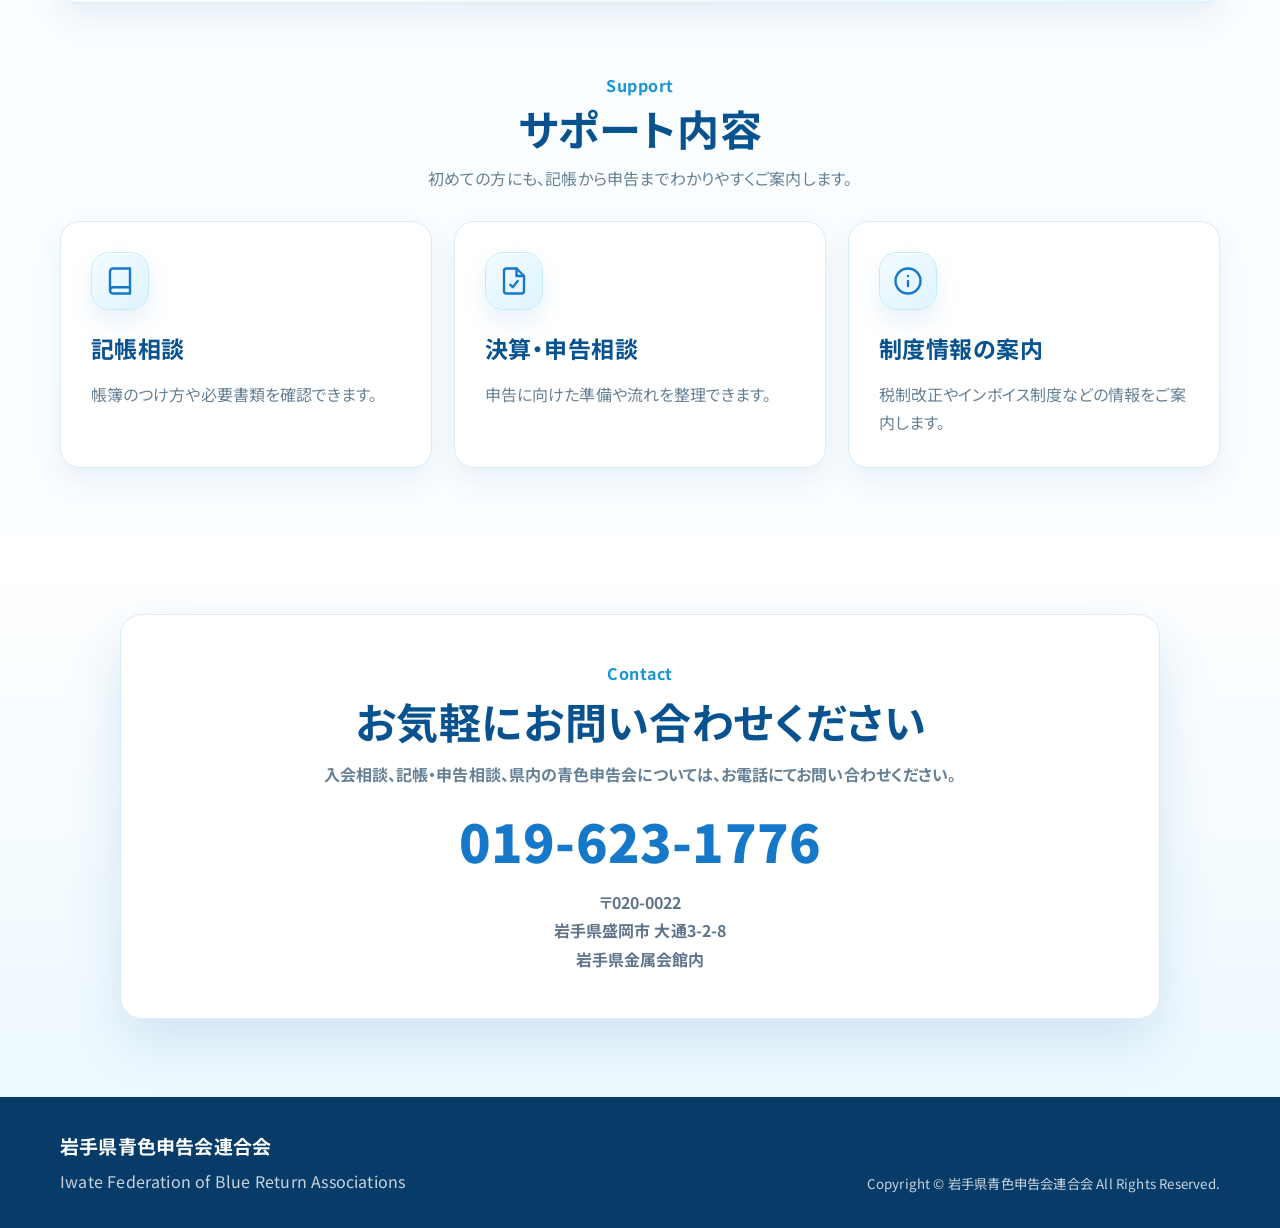
==== commit 99e308ce: "s Ver2整理版に更新" ====
--- a/index.html
+++ b/index.html
@@ -8,7 +8,7 @@
   <link rel="preconnect" href="https://fonts.googleapis.com">
   <link rel="preconnect" href="https://fonts.gstatic.com" crossorigin>
   <link href="https://fonts.googleapis.com/css2?family=Noto+Sans+JP:wght@300;400;500;700;800&display=swap" rel="stylesheet">
-  <link rel="stylesheet" href="style.css">
+  <link rel="stylesheet" href="assets/css/style.css">
 </head>
 <body>
   <svg class="svg-sprite" aria-hidden="true" focusable="false">
--- a/assets/css/style.css
+++ b/assets/css/style.css
@@ -0,0 +1,89 @@
+:root{
+  --blue:#1578c8;
+  --deep:#07528f;
+  --navy:#073b68;
+  --sky:#edf9ff;
+  --aqua:#62c6e8;
+  --orange:#f7a928;
+  --green:#2fbf8f;
+  --text:#14304a;
+  --muted:#668196;
+  --line:#d8edf8;
+  --white:#fff;
+  --shadow:0 22px 55px rgba(13,93,154,.14);
+}
+*{box-sizing:border-box}
+html{scroll-behavior:smooth}
+body{margin:0;color:var(--text);font-family:"Noto Sans JP","Hiragino Sans","Yu Gothic",Meiryo,sans-serif;line-height:1.8;letter-spacing:.012em;font-feature-settings:"palt" 1;background:linear-gradient(180deg,#ffffff 0%,#f8fdff 100%)}
+a{text-decoration:none;color:inherit}
+.wrap{width:min(1540px,calc(100% - 120px));margin:auto}
+.site-header{position:sticky;top:0;z-index:50;background:rgba(255,255,255,.96);backdrop-filter:blur(14px);box-shadow:0 2px 22px rgba(21,120,200,.09)}
+.header-inner{height:86px;display:flex;align-items:center;gap:36px}
+.brand{display:flex;align-items:center;gap:14px;margin-right:auto}
+.brand-mark{width:54px;height:54px;border-radius:13px;display:grid;place-items:center;background:linear-gradient(135deg,#1b8fe2,#075ca3);color:#fff;font-size:29px;font-weight:900;box-shadow:0 12px 28px rgba(21,120,200,.24)}
+.brand strong{display:block;color:var(--deep);font-size:23px;line-height:1.18;letter-spacing:.01em;font-weight:800}
+.brand small{display:block;color:#5a86a8;font-size:13px;margin-top:2px;line-height:1.2;letter-spacing:.02em}
+.nav{display:flex;align-items:center;gap:40px;color:var(--navy);font-weight:700;font-size:15px;letter-spacing:.01em}
+.nav a{position:relative;white-space:nowrap}.nav a:after{content:"";position:absolute;left:0;right:0;bottom:-10px;height:3px;background:var(--orange);transform:scaleX(0);transition:.25s}.nav a:hover:after{transform:scaleX(1)}
+.hero{position:relative;min-height:720px;overflow:hidden;background:#eaf7ff url("../images/hero-iwatesan.jpg") center center/cover no-repeat}
+.hero:before{content:"";position:absolute;inset:0;background:linear-gradient(180deg,rgba(255,255,255,.04),rgba(5,74,126,.14))}
+.hero-overlay{position:absolute;inset:0;background:linear-gradient(90deg,rgba(255,255,255,.94) 0%,rgba(242,251,255,.82) 34%,rgba(225,246,255,.34) 61%,rgba(255,255,255,.05) 100%)}
+.hero-inner{position:relative;display:grid;grid-template-columns:minmax(520px,1fr) 380px;gap:76px;align-items:center;min-height:720px;padding:78px 0 86px}
+.eyebrow{display:inline-block;margin:0 0 24px;color:#0d4f84;font-weight:700;font-size:16px;letter-spacing:.025em}.eyebrow:after{content:"";display:block;width:460px;max-width:100%;height:2px;background:linear-gradient(90deg,var(--aqua),transparent);margin-top:12px;opacity:.35}
+.hero h1{margin:0;color:var(--deep);font-size:clamp(48px,5.4vw,76px);line-height:1.22;letter-spacing:.015em;font-weight:800;text-shadow:0 3px 18px rgba(255,255,255,.72)}
+.lead{margin:24px 0 0;max-width:700px;font-size:19px;font-weight:400;color:#183954;text-shadow:0 1px 0 rgba(255,255,255,.8);letter-spacing:.005em}
+.hero-buttons{display:flex;flex-wrap:wrap;gap:18px;margin-top:34px}.btn{display:inline-flex;align-items:center;justify-content:center;gap:10px;min-height:58px;border-radius:999px;font-weight:900;letter-spacing:.02em;padding:0 28px;box-shadow:0 13px 28px rgba(0,73,135,.16)}.btn:after,.card-link:after,.more:after,.area-buttons a:after{content:"›";font-size:23px;line-height:1}.primary{background:linear-gradient(135deg,#1787d8,#0562ad);color:#fff}.secondary{background:rgba(255,255,255,.88);color:var(--deep);border:1px solid var(--line)}.small{min-height:54px;padding:0 24px}
+.contact-card{background:rgba(255,255,255,.78);backdrop-filter:blur(14px);border:1px solid rgba(255,255,255,.8);border-radius:22px;padding:32px 30px 28px;box-shadow:var(--shadow)}.contact-card h2{margin:0 0 22px;color:var(--deep);font-size:24px;line-height:1.45;letter-spacing:.02em}.contact-card dl{margin:0}.contact-card dt{font-size:14px;color:var(--muted);font-weight:900;margin-top:18px;display:flex;align-items:center;gap:8px;letter-spacing:.02em}.contact-card dd{margin:5px 0 0;font-weight:900;color:#18334b;letter-spacing:.012em}.contact-card a[href^="tel"]{font-size:22px;color:var(--navy)}.card-link{display:flex;align-items:center;justify-content:center;gap:10px;margin-top:24px;background:linear-gradient(135deg,#edf9ff,#dff2ff);color:var(--deep);font-weight:900;border-radius:10px;min-height:50px}
+.section{padding:68px 0}.top-block{display:grid;grid-template-columns:.95fr 1.45fr;gap:56px;align-items:start}.section-head{display:flex;align-items:flex-end;justify-content:space-between;gap:20px;margin-bottom:24px}.section-head.center{display:block;text-align:center}.section-head span,.area-copy span,.contact span{display:block;color:#1795d4;font-weight:700;letter-spacing:.03em}.section-head h2,.area-copy h2{margin:2px 0 0;color:var(--deep);font-size:30px;line-height:1.25;letter-spacing:.02em}.section-head.center h2{font-size:42px}.section-head p{margin:10px 0 0;color:var(--muted)}.more{display:inline-flex;align-items:center;gap:7px;color:var(--blue);font-weight:900;white-space:nowrap}
+.news-list{border-top:3px solid var(--line)}.news-list article{display:grid;grid-template-columns:120px 88px 1fr;gap:16px;align-items:center;padding:17px 8px;border-bottom:1px solid var(--line)}.news-list time{font-weight:700;color:var(--navy)}.news-list em{font-style:normal;text-align:center;border:1px solid #9fc8ef;background:#eff7ff;color:var(--blue);border-radius:6px;font-size:13px;font-weight:900;padding:2px 8px}.news-list em.green{color:#07865c;border-color:#91d9bf;background:#effcf7}.news-list a{font-weight:800;color:#17314b}
+.benefit-grid{display:grid;grid-template-columns:repeat(6,1fr);gap:14px;align-items:stretch}
+.benefit-grid article{min-height:216px;background:#fff;border:1px solid var(--line);border-radius:18px;padding:28px 14px 24px;text-align:center;box-shadow:0 12px 28px rgba(0,73,135,.08);display:flex;flex-direction:column;align-items:center;justify-content:flex-start}
+.benefit-grid p{min-height:76px;width:100%;margin:0;color:#14304b;font-weight:900;font-size:16px;line-height:1.62;letter-spacing:.002em;display:flex;flex-direction:column;align-items:center;justify-content:center;text-align:center;word-break:keep-all;line-break:strict}
+.benefit-grid p span{display:block;white-space:nowrap}
+.area-panel{margin-top:10px;background:linear-gradient(135deg,#ffffff,#eaf8ff);border:1px solid var(--line);border-radius:14px;padding:28px 34px;display:grid;grid-template-columns:360px 170px 1fr;gap:26px;align-items:center;box-shadow:0 13px 34px rgba(0,73,135,.09)}.area-copy h2{font-size:30px}.area-copy p{margin:6px 0 20px;font-weight:700}.map-shape{height:145px;display:grid;place-items:center;color:#fff;font-weight:900;letter-spacing:.02em;border-radius:36% 64% 54% 46%/46% 38% 62% 54%;background:linear-gradient(135deg,#b9eaff,#5cb3e6);opacity:.9}.area-buttons{display:grid;grid-template-columns:repeat(4,1fr);gap:10px}.area-buttons a{background:#fff;border:1px solid var(--line);border-radius:8px;color:var(--deep);font-weight:900;padding:10px 16px;display:flex;align-items:center;justify-content:space-between;box-shadow:0 8px 18px rgba(0,73,135,.06)}
+.support-grid{display:grid;grid-template-columns:repeat(3,1fr);gap:22px;margin-top:28px}.support-grid article{border:1px solid var(--line);border-radius:20px;padding:30px;background:#fff;box-shadow:0 12px 28px rgba(0,73,135,.07)}.support-grid h3{margin:18px 0 10px;color:var(--deep);font-size:23px;letter-spacing:.02em}.support-grid p{margin:0;color:var(--muted)}
+.contact{padding:78px 0;background:linear-gradient(180deg,#ffffff,#edf9ff)}.contact-inner{text-align:center;background:#fff;border:1px solid var(--line);border-radius:22px;padding:44px 24px;box-shadow:var(--shadow)}.contact h2{margin:5px 0 10px;color:var(--deep);font-size:42px}.contact p{margin:0 auto 14px;max-width:760px;color:var(--muted);font-weight:700}.phone{display:inline-block;color:var(--blue);font-size:52px;font-weight:900;line-height:1.1;margin:10px 0 18px}.contact address{font-style:normal;color:#60758b;font-weight:700}.footer{background:var(--navy);color:#fff;padding:32px 0}.footer-inner{display:flex;align-items:flex-end;justify-content:space-between;gap:24px}.footer strong{font-size:19px}.footer p{margin:4px 0 0;opacity:.78}.footer small{opacity:.78}
+
+.svg-sprite{position:absolute;width:0;height:0;overflow:hidden}
+.btn-icon{width:20px;height:20px;stroke:currentColor;stroke-width:2.2;fill:none;stroke-linecap:round;stroke-linejoin:round;flex:0 0 auto}
+.text-icon{width:17px;height:17px;stroke:currentColor;stroke-width:2.2;fill:none;stroke-linecap:round;stroke-linejoin:round;flex:0 0 auto;color:#1687d1}
+.icon-box,.support-icon{display:grid;place-items:center;background:linear-gradient(135deg,#f2fbff,#dff4ff);border:1px solid #c8eaf8;color:var(--blue);box-shadow:inset 0 1px 0 rgba(255,255,255,.9),0 12px 24px rgba(21,120,200,.1)}
+.icon-box{width:66px;height:66px;border-radius:20px;margin:0 0 22px;flex:0 0 66px}
+.icon-box svg{width:34px;height:34px;stroke:currentColor;stroke-width:1.9;fill:none;stroke-linecap:round;stroke-linejoin:round;display:block}
+.support-icon{width:58px;height:58px;border-radius:18px}
+.support-icon svg{width:30px;height:30px;stroke:currentColor;stroke-width:1.9;fill:none;stroke-linecap:round;stroke-linejoin:round}
+.section-head h2,.area-copy h2,.contact h2{letter-spacing:.015em}
+.news-list a,.area-buttons a,.support-grid p,.contact p,.contact address{letter-spacing:.005em}
+@media(max-width:1100px){.wrap{width:min(100% - 44px,1540px)}.nav{display:none}.hero-inner,.top-block,.area-panel{grid-template-columns:1fr}.contact-card{max-width:520px}.benefit-grid{grid-template-columns:repeat(3,1fr)}.area-buttons{grid-template-columns:repeat(2,1fr)}.map-shape{display:none}}
+@media(max-width:680px){.benefit-grid article{min-height:190px}.benefit-grid p{min-height:auto;font-size:17px}.wrap{width:min(100% - 28px,1540px)}.header-inner{height:auto;padding:14px 0}.brand-mark{width:46px;height:46px;font-size:24px}.brand strong{font-size:17px}.brand small{font-size:10px}.hero{min-height:auto;background-position:center top}.hero-inner{grid-template-columns:1fr;min-height:auto;padding:52px 0}.hero-overlay{background:rgba(255,255,255,.78)}.hero h1{font-size:38px}.lead{font-size:16px}.btn{width:100%}.contact-card{padding:24px}.top-block{gap:34px}.news-list article{grid-template-columns:1fr;gap:5px}.benefit-grid,.support-grid,.area-buttons{grid-template-columns:1fr}.area-panel{padding:22px}.contact h2,.section-head.center h2{font-size:30px}.phone{font-size:36px}.footer-inner{flex-direction:column;align-items:flex-start}}
+
+
+/* Refresh details */
+.hero-copy{animation:fadeUp .7s ease both}
+.contact-card{animation:fadeUp .8s ease .08s both}
+@keyframes fadeUp{from{opacity:0;transform:translateY(18px)}to{opacity:1;transform:none}}
+.btn,.benefit-grid article,.support-grid article,.area-buttons a{transition:transform .25s ease,box-shadow .25s ease,border-color .25s ease}
+.btn:hover,.benefit-grid article:hover,.support-grid article:hover,.area-buttons a:hover{transform:translateY(-3px);box-shadow:0 18px 34px rgba(21,120,200,.15);border-color:#b8e2f8}
+.hero:after{content:"";position:absolute;left:0;right:0;bottom:0;height:120px;background:linear-gradient(180deg,rgba(255,255,255,0),#fff);pointer-events:none}
+
+
+/* Ver2 stable fixes: keep current design, improve contact heading and cache consistency */
+.contact-inner{width:min(1040px,calc(100% - 44px));}
+.contact h2{
+  display:block;
+  width:100%;
+  max-width:none;
+  text-align:center;
+  white-space:nowrap;
+  word-break:keep-all;
+  overflow-wrap:normal;
+  line-height:1.35;
+}
+@media(max-width:680px){
+  .contact-inner{width:min(100% - 28px,1540px);}
+  .contact h2{
+    white-space:normal;
+    font-size:30px;
+    line-height:1.45;
+  }
+}
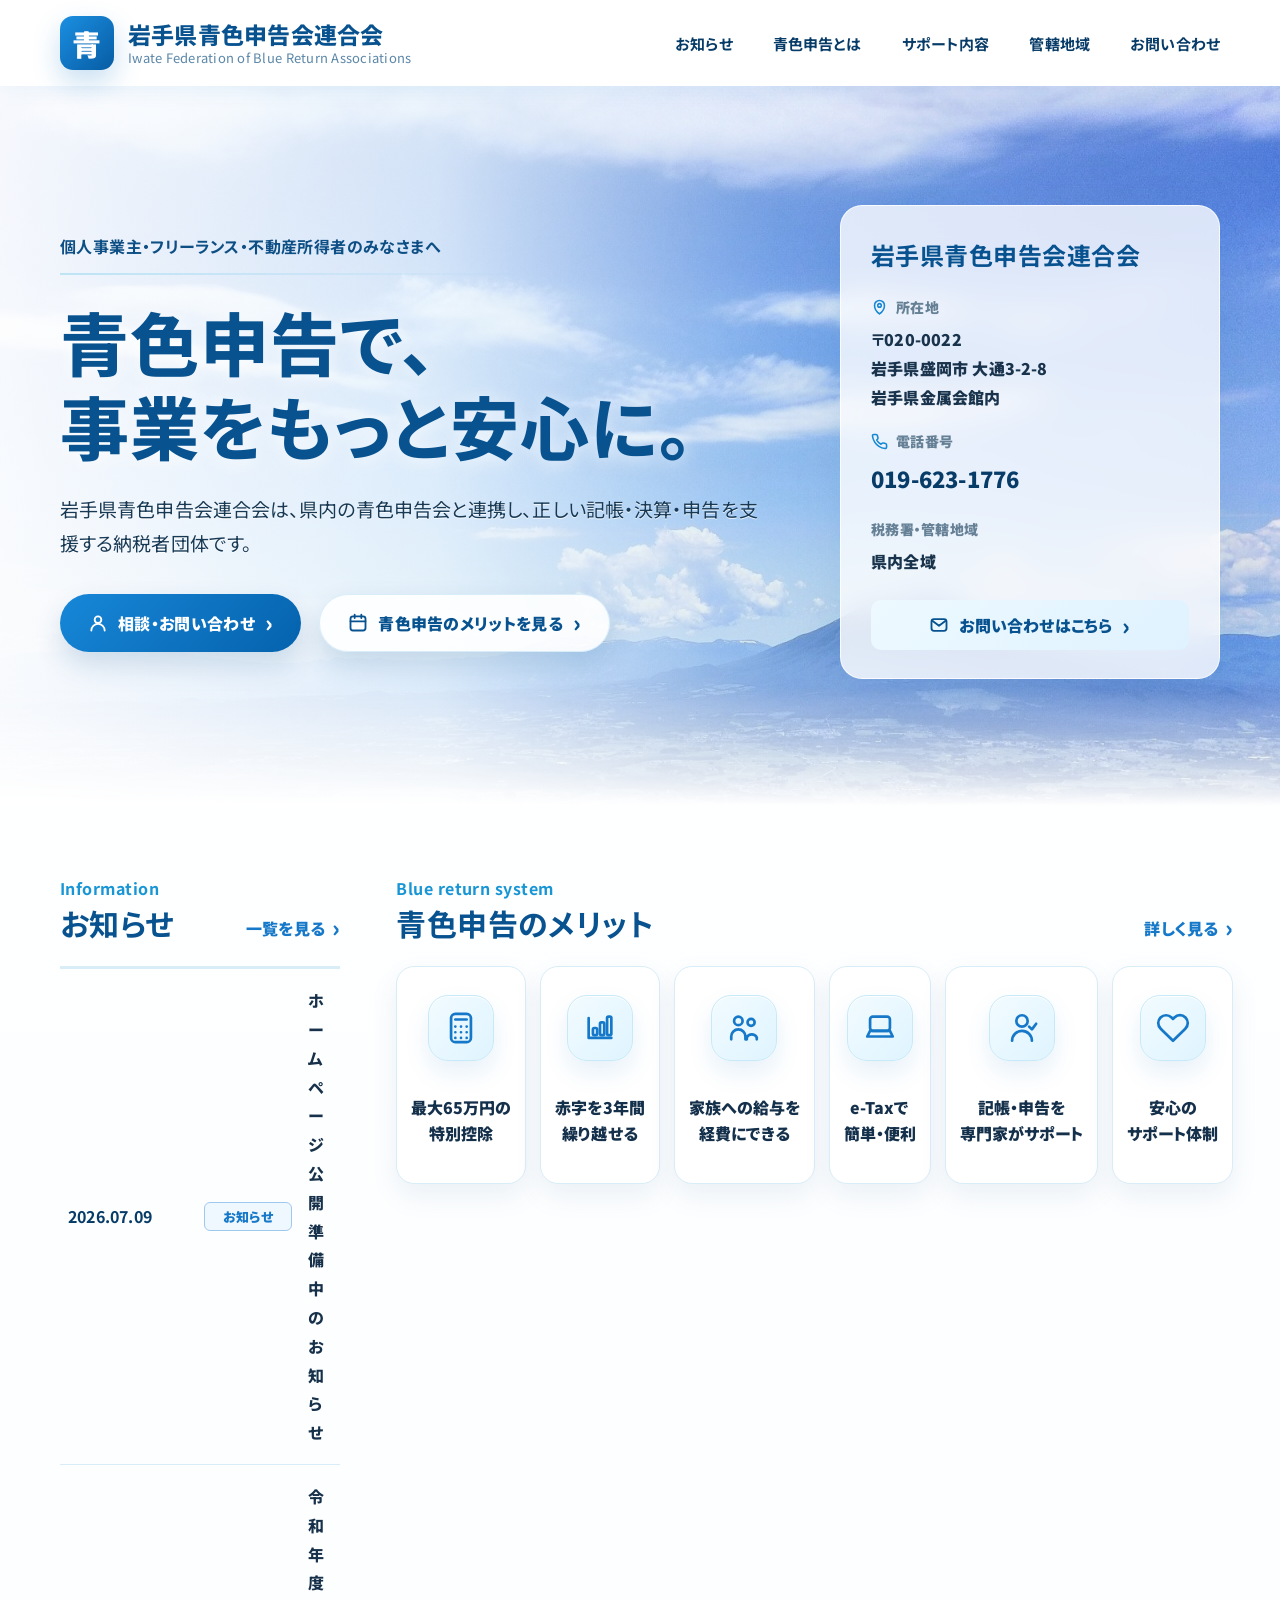
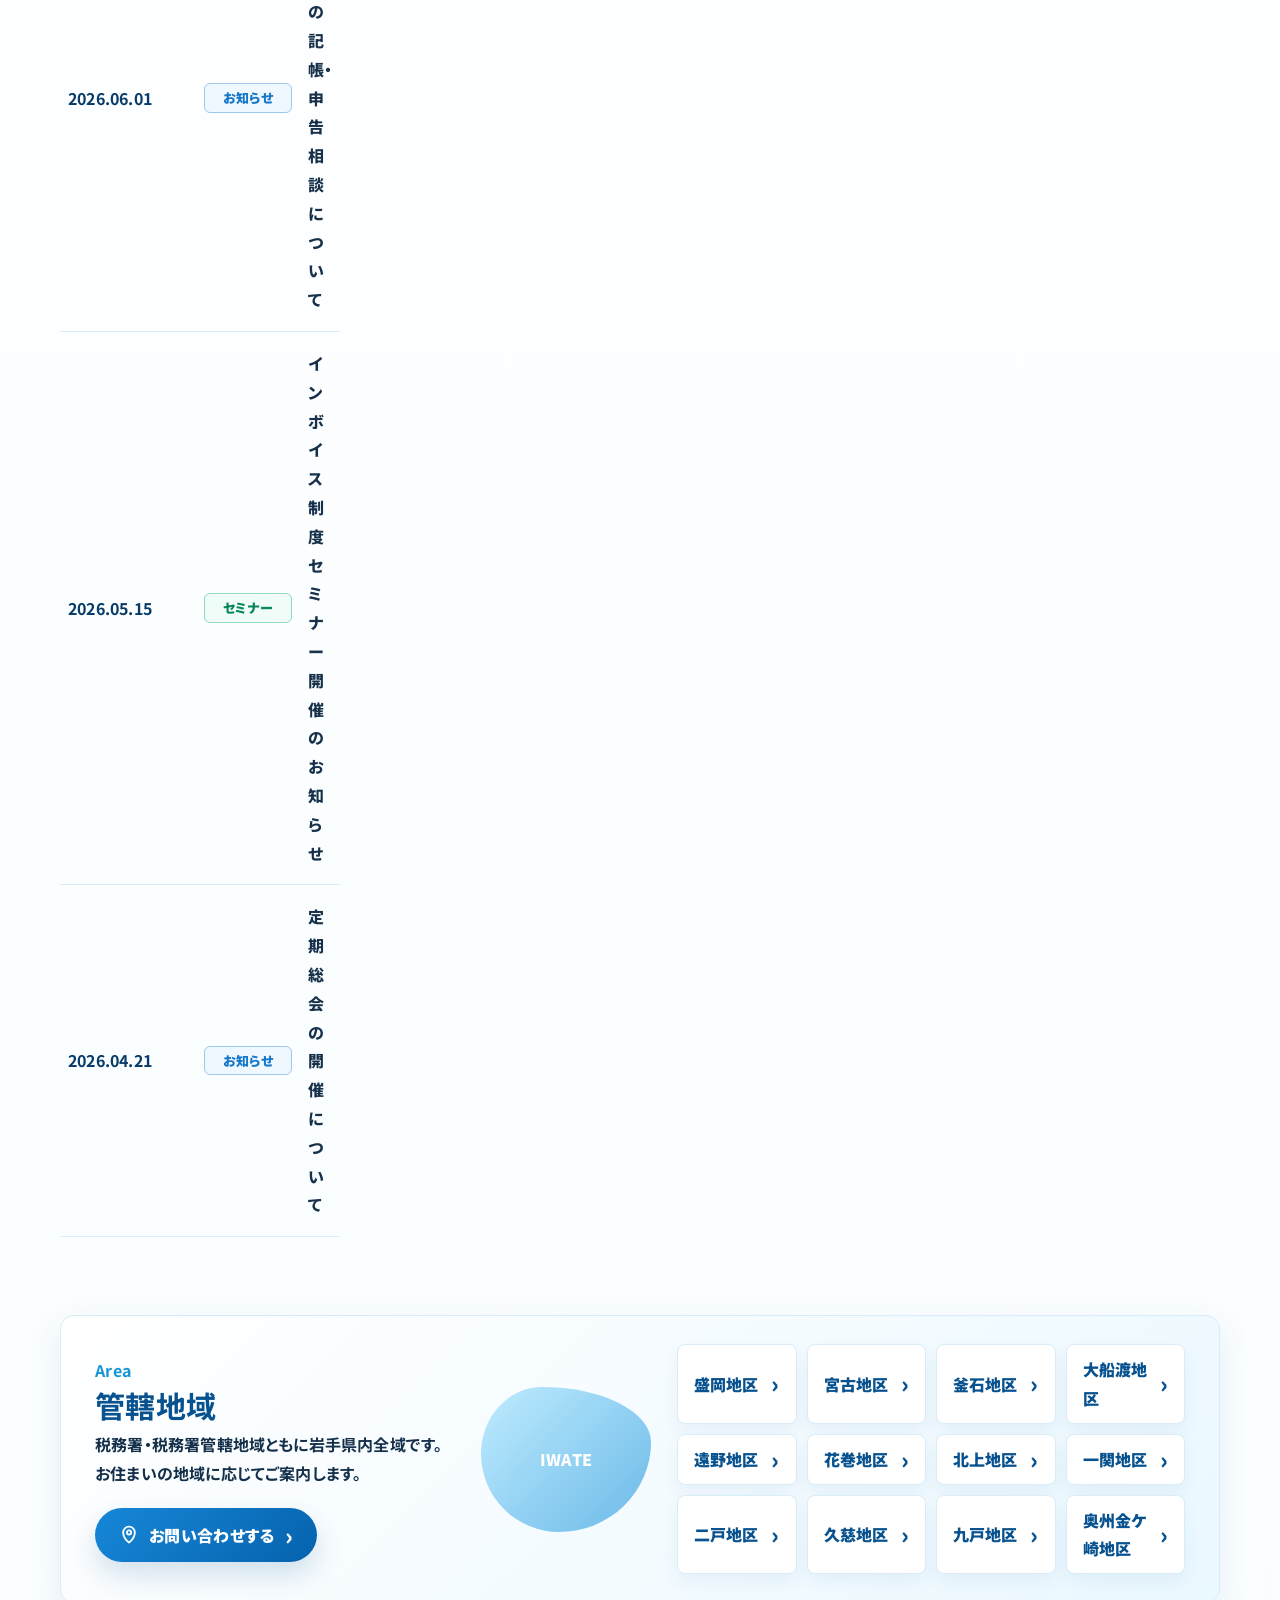
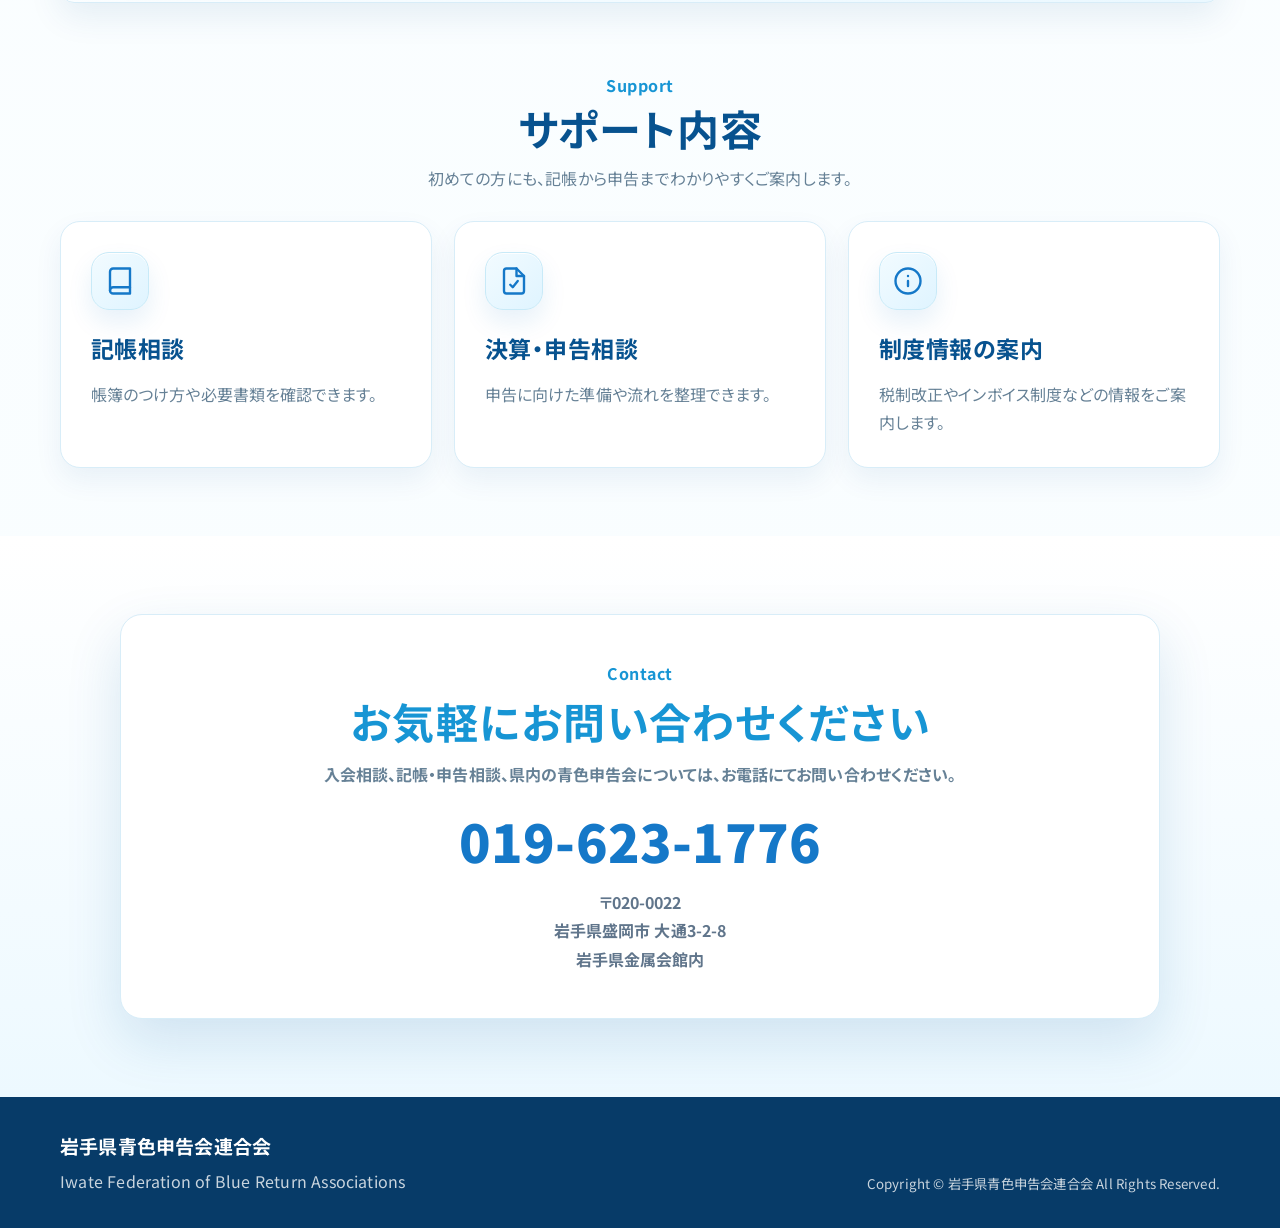
==== commit e7fd0b45: "s" ====
--- a/index.html
+++ b/index.html
@@ -141,7 +141,7 @@
     <section id="contact" class="contact">
       <div class="wrap contact-inner">
         <span>Contact</span>
-        <h2>お気軽にお問い合わせください</h2>
+        <h2 class="contact-title"><span>お気軽に</span><span>お問い合わせください</span></h2>
         <p>入会相談、記帳・申告相談、県内の青色申告会については、お電話にてお問い合わせください。</p>
         <a class="phone" href="tel:0196231776">019-623-1776</a>
         <address>〒020-0022<br>岩手県盛岡市 大通3-2-8<br>岩手県金属会館内</address>
--- a/assets/css/style.css
+++ b/assets/css/style.css
@@ -87,3 +87,245 @@
     line-height:1.45;
   }
 }
+
+/* Ver2.1 mobile layout fixes: prevent horizontal clipping on smartphones */
+html, body{
+  max-width:100%;
+  overflow-x:hidden;
+}
+img, svg{
+  max-width:100%;
+}
+
+@media(max-width:680px){
+  .wrap{
+    width:calc(100% - 28px);
+    max-width:100%;
+  }
+
+  .site-header{
+    position:relative;
+  }
+
+  .header-inner{
+    width:100%;
+    padding:16px 14px;
+    gap:12px;
+  }
+
+  .brand{
+    min-width:0;
+    width:100%;
+    gap:12px;
+  }
+
+  .brand-mark{
+    width:54px;
+    height:54px;
+    flex:0 0 54px;
+    font-size:28px;
+  }
+
+  .brand-text{
+    min-width:0;
+    display:block;
+  }
+
+  .brand strong{
+    font-size:20px;
+    line-height:1.25;
+    white-space:normal;
+    word-break:keep-all;
+  }
+
+  .brand small{
+    font-size:12px;
+    line-height:1.35;
+    white-space:normal;
+  }
+
+  .hero{
+    background-position:center top;
+  }
+
+  .hero-overlay{
+    background:linear-gradient(90deg,rgba(255,255,255,.9) 0%,rgba(255,255,255,.72) 58%,rgba(255,255,255,.36) 100%);
+  }
+
+  .hero-inner{
+    width:100%;
+    padding:48px 14px 54px;
+    gap:30px;
+  }
+
+  .hero-copy,
+  .contact-card{
+    min-width:0;
+    width:100%;
+  }
+
+  .eyebrow{
+    display:block;
+    max-width:100%;
+    font-size:15px;
+    line-height:1.7;
+    white-space:normal;
+    word-break:keep-all;
+    overflow-wrap:anywhere;
+    margin-bottom:22px;
+  }
+
+  .eyebrow:after{
+    width:100%;
+  }
+
+  .hero h1{
+    font-size:clamp(34px,10vw,44px);
+    line-height:1.22;
+    letter-spacing:.005em;
+    word-break:keep-all;
+  }
+
+  .lead{
+    max-width:100%;
+    font-size:16px;
+    line-height:1.9;
+    word-break:normal;
+    overflow-wrap:anywhere;
+  }
+
+  .hero-buttons{
+    display:grid;
+    grid-template-columns:1fr;
+    gap:16px;
+    width:100%;
+  }
+
+  .btn{
+    width:100%;
+    max-width:100%;
+    min-height:64px;
+    padding:0 20px;
+    justify-content:center;
+    font-size:16px;
+  }
+
+  .contact-card{
+    border-radius:22px;
+    padding:28px 22px;
+  }
+
+  .contact-card h2{
+    font-size:24px;
+    line-height:1.45;
+  }
+
+  .contact-card dd,
+  .contact-card dt{
+    overflow-wrap:anywhere;
+  }
+
+  .section{
+    padding:52px 0;
+  }
+
+  .section-head{
+    align-items:flex-start;
+  }
+
+  .section-head h2,
+  .area-copy h2{
+    font-size:28px;
+  }
+
+  .benefit-grid article{
+    width:100%;
+  }
+
+  .benefit-grid p span{
+    white-space:normal;
+  }
+
+  .area-panel,
+  .contact-inner{
+    width:calc(100% - 28px);
+    max-width:100%;
+  }
+
+  .contact h2{
+    white-space:normal;
+    word-break:keep-all;
+    overflow-wrap:normal;
+  }
+}
+
+@media(max-width:390px){
+  .brand strong{
+    font-size:18px;
+  }
+
+  .brand small{
+    font-size:11px;
+  }
+
+  .hero h1{
+    font-size:34px;
+  }
+
+  .btn{
+    font-size:15px;
+    padding:0 16px;
+  }
+}
+
+
+/* Ver2.2 contact mobile fix: keep Contact card inside the screen */
+.contact-title span{display:inline;}
+@media(max-width:680px){
+  .contact{
+    padding:52px 0 64px;
+  }
+  .contact-inner{
+    width:calc(100% - 32px);
+    padding:42px 18px 46px;
+    border-radius:22px;
+    overflow:hidden;
+  }
+  .contact-title{
+    max-width:100%;
+    margin:8px auto 18px;
+    font-size:clamp(27px,7.2vw,31px) !important;
+    line-height:1.36 !important;
+    letter-spacing:.005em !important;
+    text-align:center;
+    white-space:normal !important;
+    word-break:keep-all;
+    overflow-wrap:normal;
+  }
+  .contact-title span{
+    display:block;
+    white-space:nowrap;
+  }
+  .contact p{
+    max-width:100%;
+    font-size:16px;
+    line-height:1.85;
+    word-break:normal;
+    overflow-wrap:anywhere;
+  }
+  .phone{
+    font-size:clamp(36px,10.2vw,44px);
+    white-space:nowrap;
+  }
+  .contact address{
+    font-size:15px;
+    line-height:1.9;
+    word-break:normal;
+    overflow-wrap:anywhere;
+  }
+}
+@media(max-width:390px){
+  .contact-inner{width:calc(100% - 28px);padding-left:16px;padding-right:16px;}
+  .contact-title{font-size:26px !important;}
+  .phone{font-size:38px;}
+}
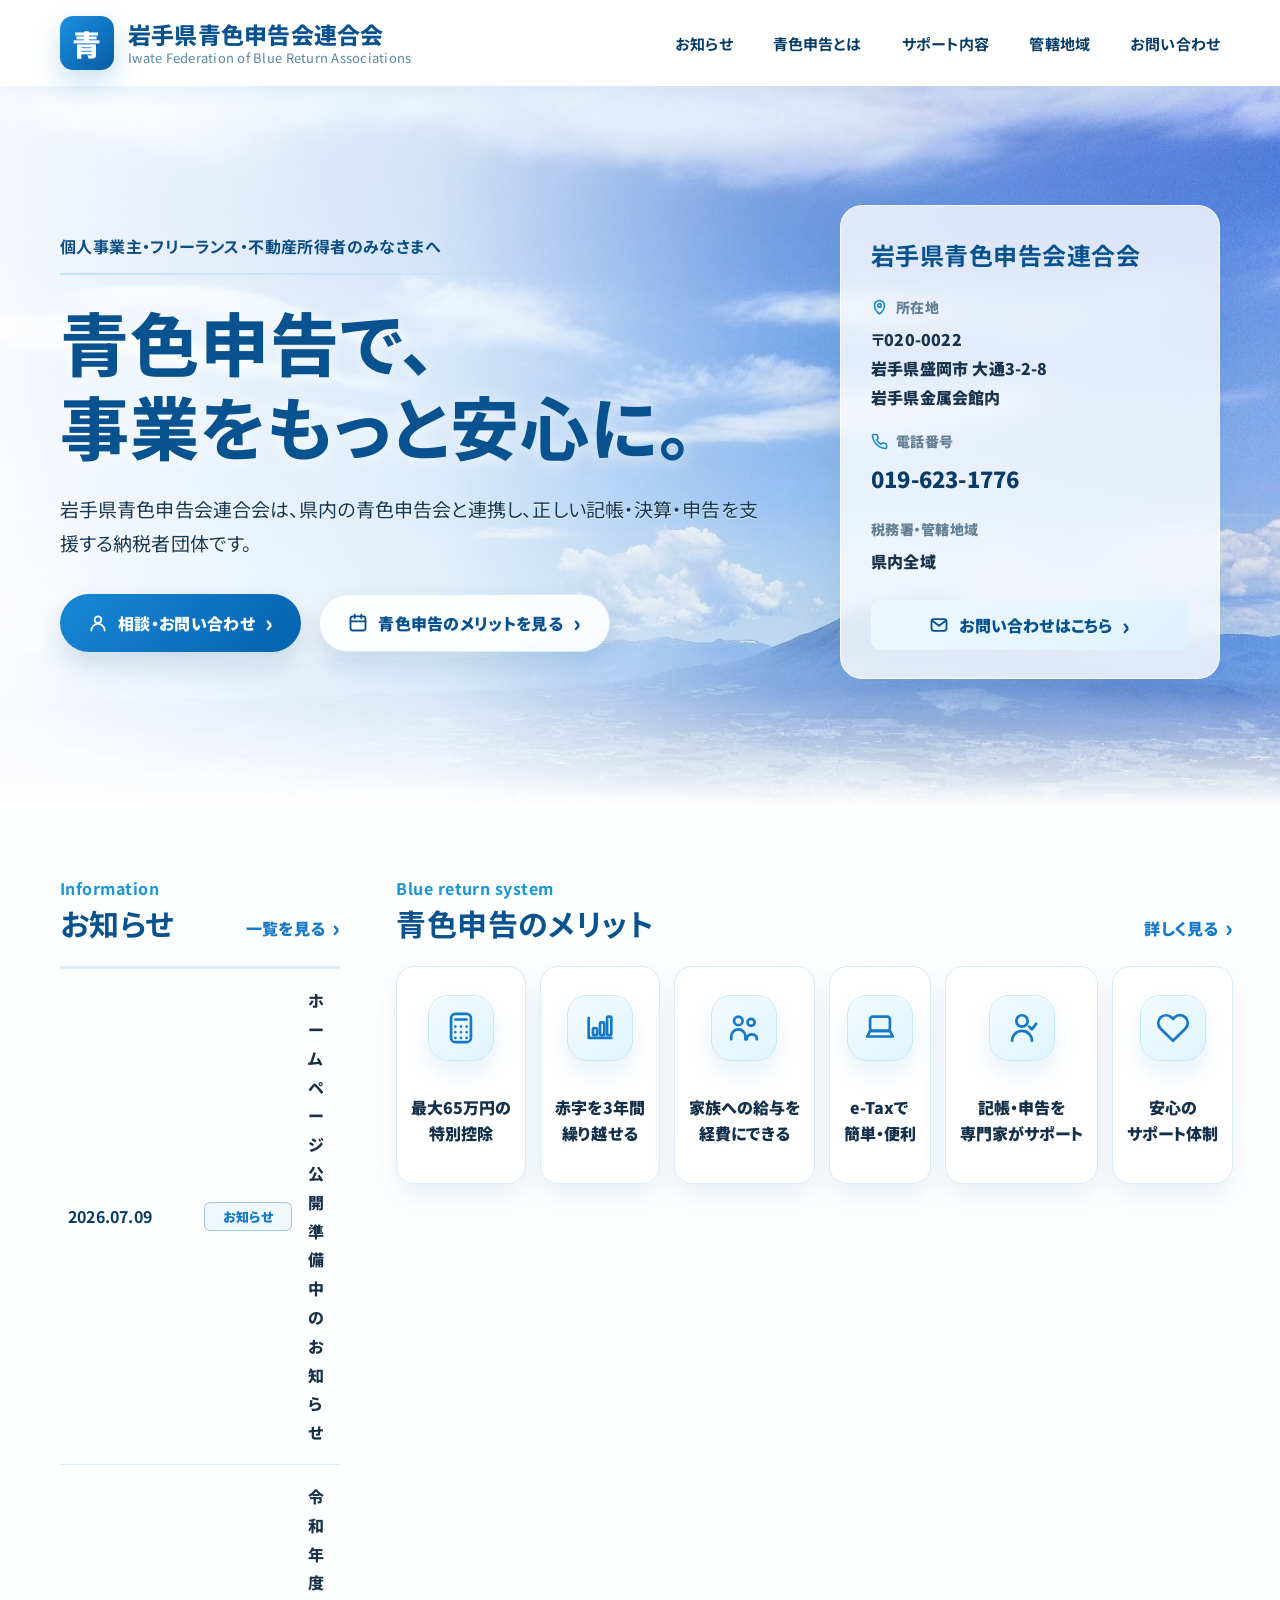
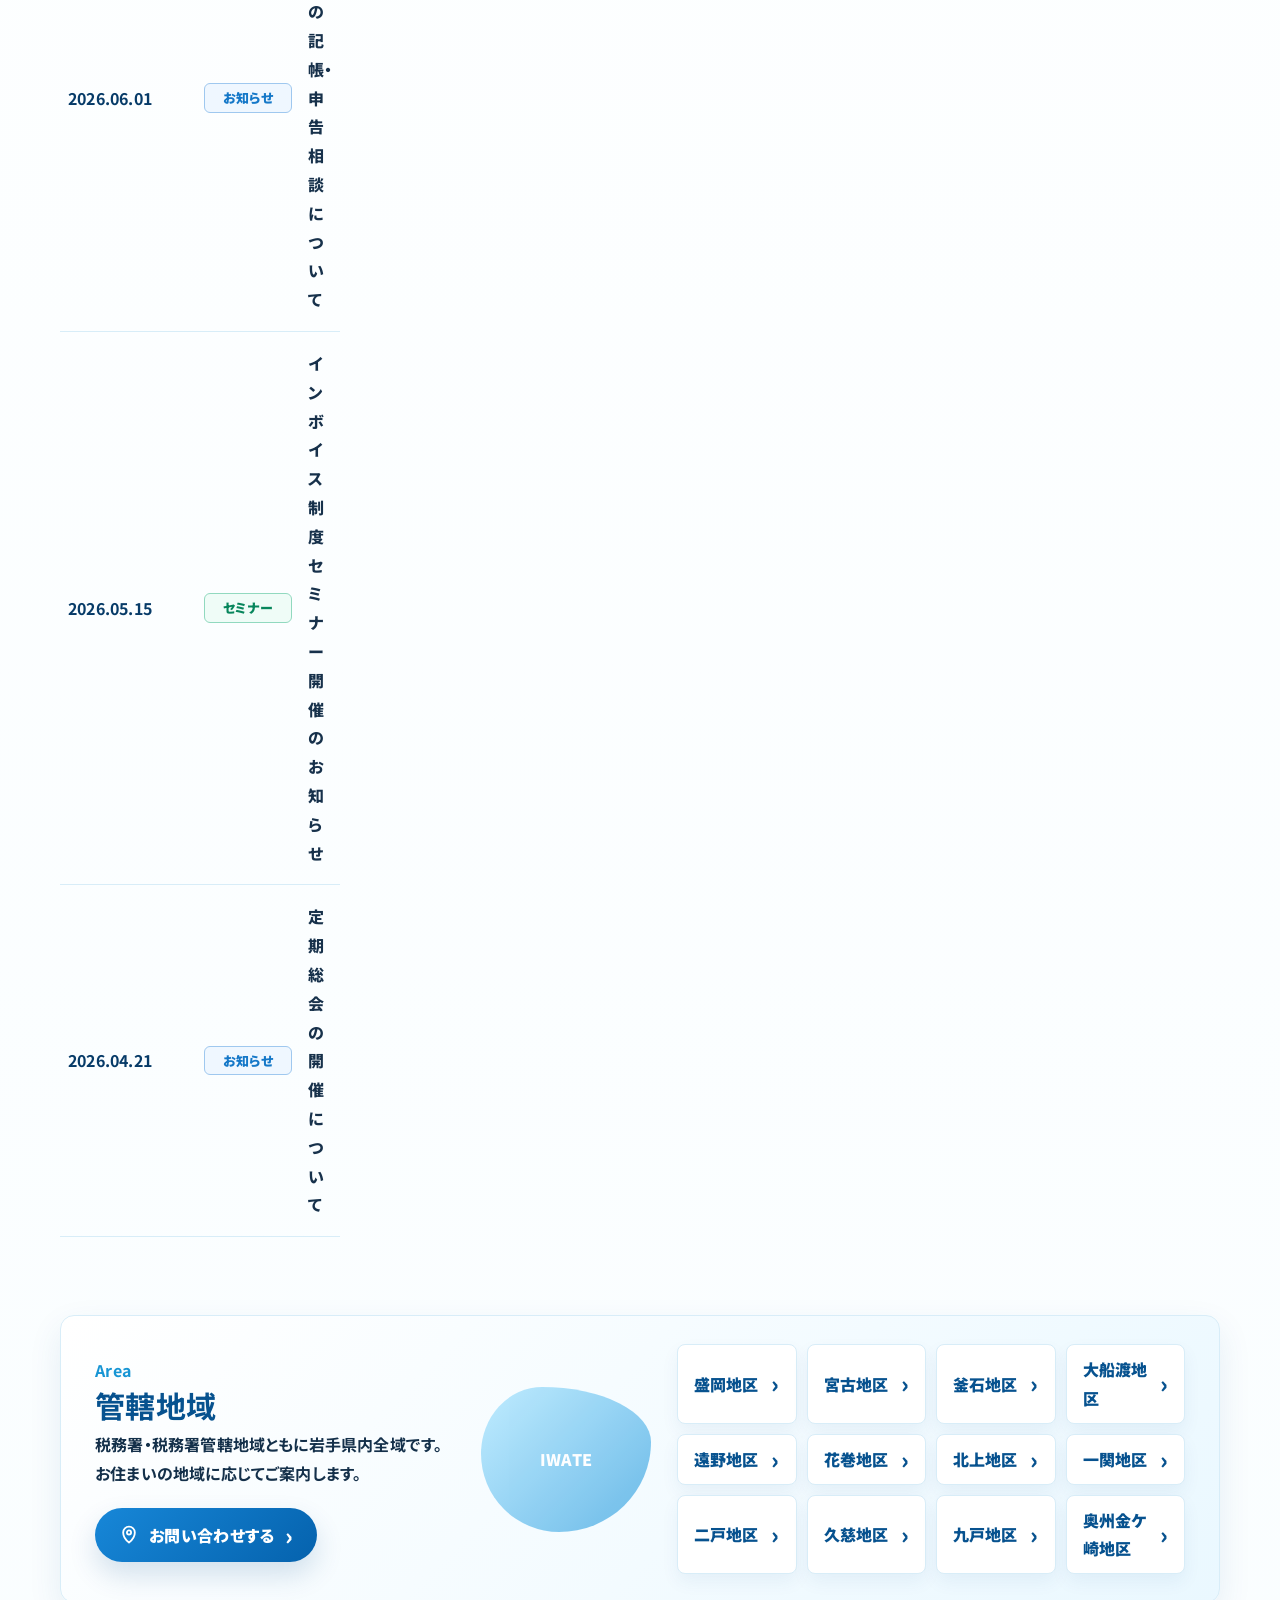
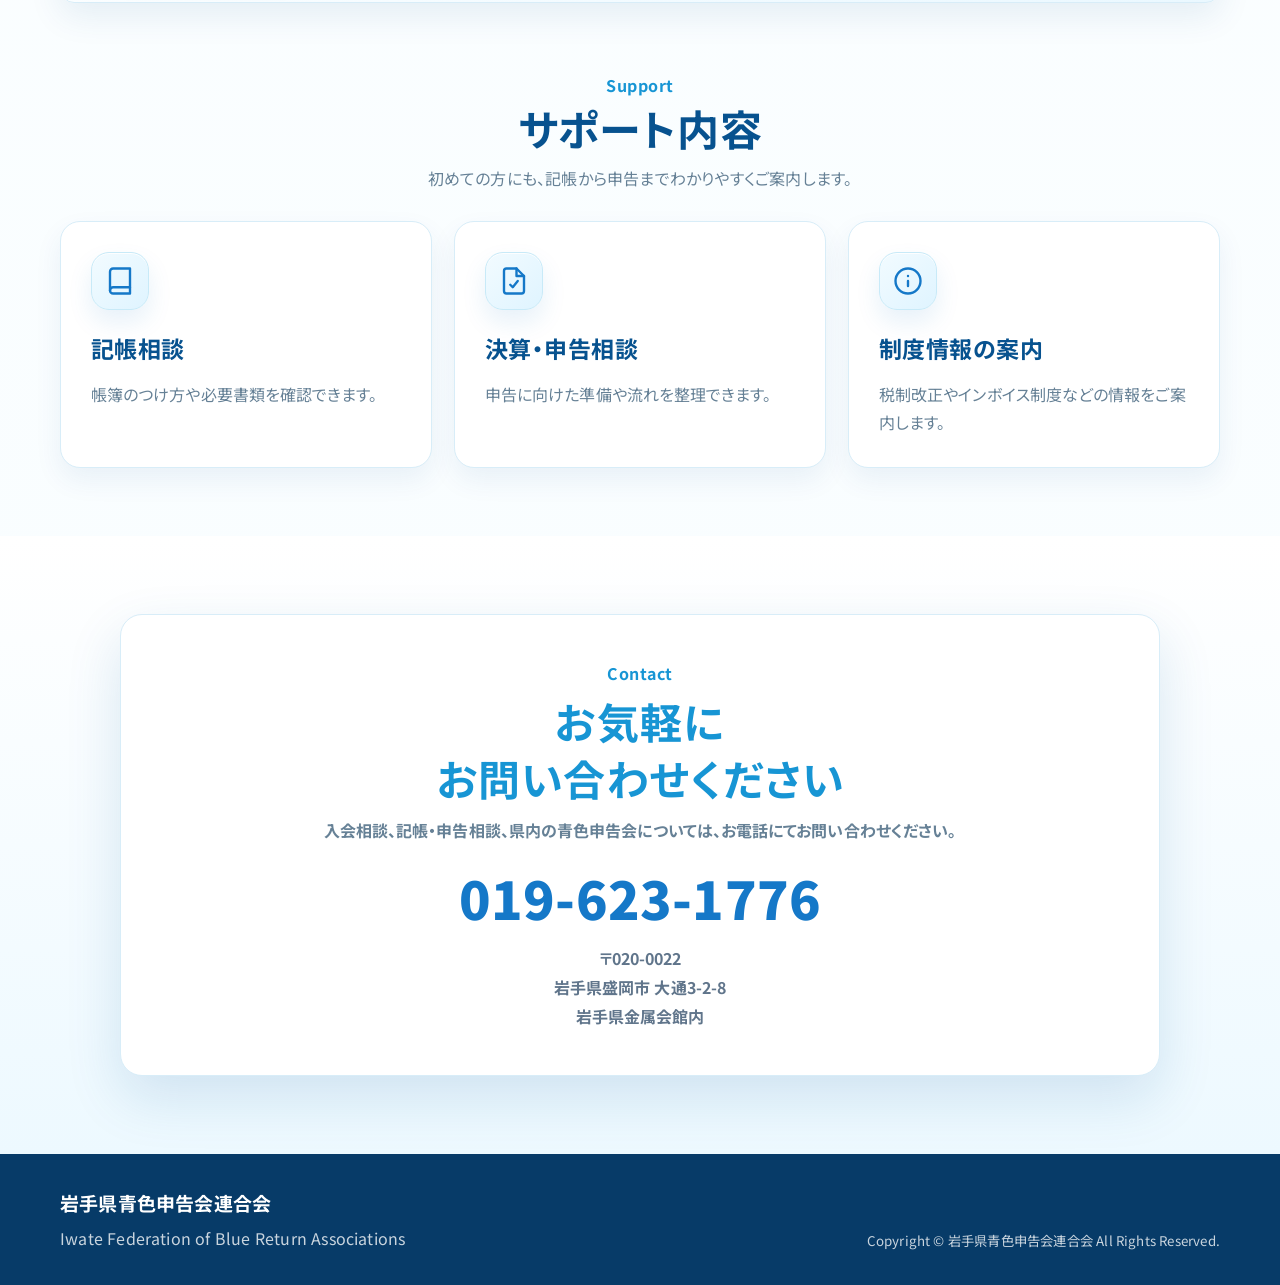
==== commit c3047903: "s" ====
--- a/index.html
+++ b/index.html
@@ -141,7 +141,7 @@
     <section id="contact" class="contact">
       <div class="wrap contact-inner">
         <span>Contact</span>
-        <h2 class="contact-title"><span>お気軽に</span><span>お問い合わせください</span></h2>
+        <h2 class="contact-title"><span>お気軽に</span><br><span>お問い合わせください</span></h2>
         <p>入会相談、記帳・申告相談、県内の青色申告会については、お電話にてお問い合わせください。</p>
         <a class="phone" href="tel:0196231776">019-623-1776</a>
         <address>〒020-0022<br>岩手県盛岡市 大通3-2-8<br>岩手県金属会館内</address>
--- a/assets/css/style.css
+++ b/assets/css/style.css
@@ -329,3 +329,82 @@
   .contact-title{font-size:26px !important;}
   .phone{font-size:38px;}
 }
+
+
+/* Ver2.3 FINAL mobile contact width fix */
+@media (max-width: 680px){
+  .contact{
+    padding:48px 0 58px !important;
+    overflow:hidden !important;
+  }
+  .contact .wrap,
+  .contact-inner{
+    width:calc(100vw - 32px) !important;
+    max-width:calc(100vw - 32px) !important;
+    margin-left:auto !important;
+    margin-right:auto !important;
+    padding:38px 16px 42px !important;
+    overflow:hidden !important;
+  }
+  .contact-title,
+  .contact h2{
+    display:block !important;
+    width:100% !important;
+    max-width:100% !important;
+    margin:8px auto 18px !important;
+    padding:0 !important;
+    font-size:clamp(25px,6.6vw,29px) !important;
+    line-height:1.38 !important;
+    letter-spacing:0 !important;
+    text-align:center !important;
+    white-space:normal !important;
+    word-break:keep-all !important;
+    overflow-wrap:normal !important;
+    overflow:visible !important;
+  }
+  .contact-title br{display:block !important;}
+  .contact-title span{
+    display:inline-block !important;
+    white-space:nowrap !important;
+    max-width:100% !important;
+  }
+  .contact p{
+    width:100% !important;
+    max-width:100% !important;
+    font-size:15px !important;
+    line-height:1.85 !important;
+    padding:0 2px !important;
+    word-break:normal !important;
+    overflow-wrap:anywhere !important;
+  }
+  .phone{
+    display:block !important;
+    width:100% !important;
+    max-width:100% !important;
+    font-size:clamp(34px,9.4vw,40px) !important;
+    line-height:1.2 !important;
+    white-space:nowrap !important;
+    overflow:hidden !important;
+    text-overflow:clip !important;
+  }
+  .contact address{
+    width:100% !important;
+    max-width:100% !important;
+    font-size:15px !important;
+    line-height:1.9 !important;
+    word-break:keep-all !important;
+    overflow-wrap:anywhere !important;
+  }
+  .footer-inner{
+    width:calc(100vw - 40px) !important;
+    max-width:calc(100vw - 40px) !important;
+  }
+  .footer small{
+    line-height:1.7 !important;
+  }
+}
+@media (max-width: 375px){
+  .contact-title,
+  .contact h2{font-size:24px !important;}
+  .phone{font-size:33px !important;}
+}
